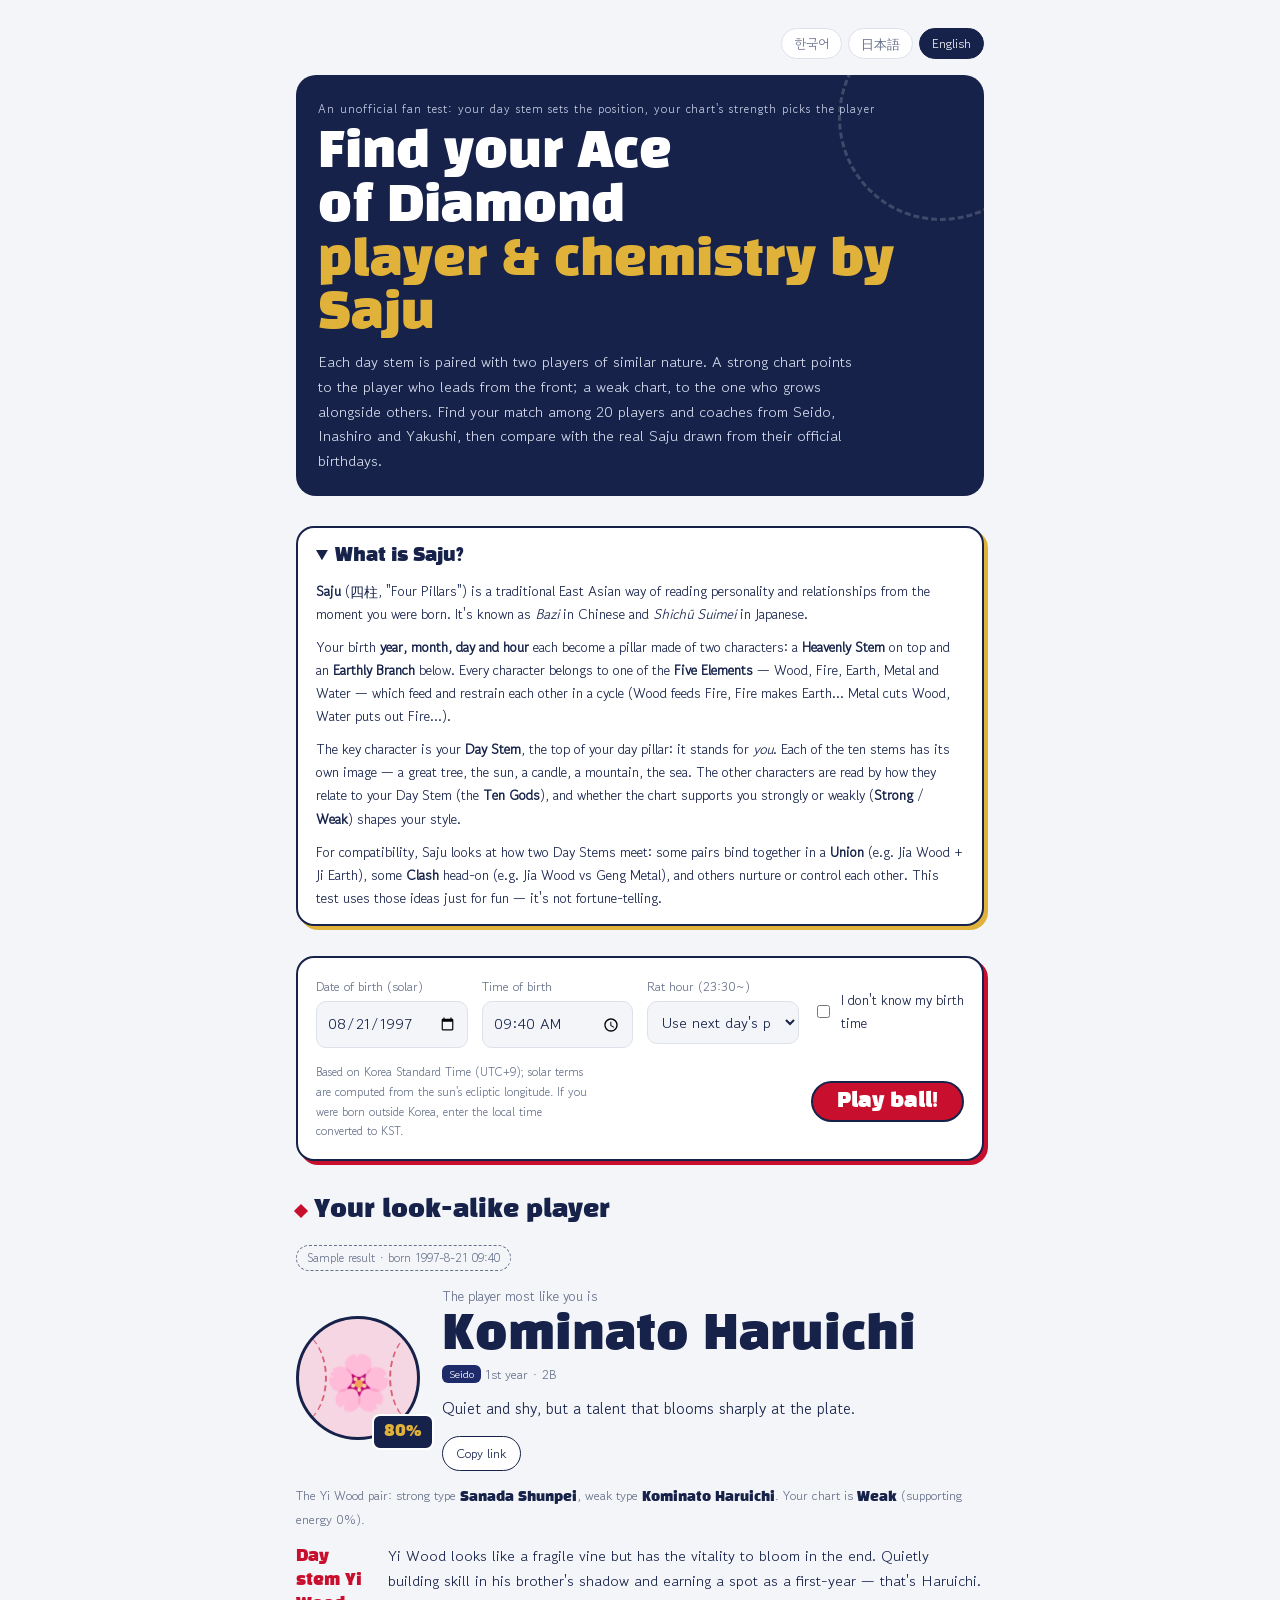
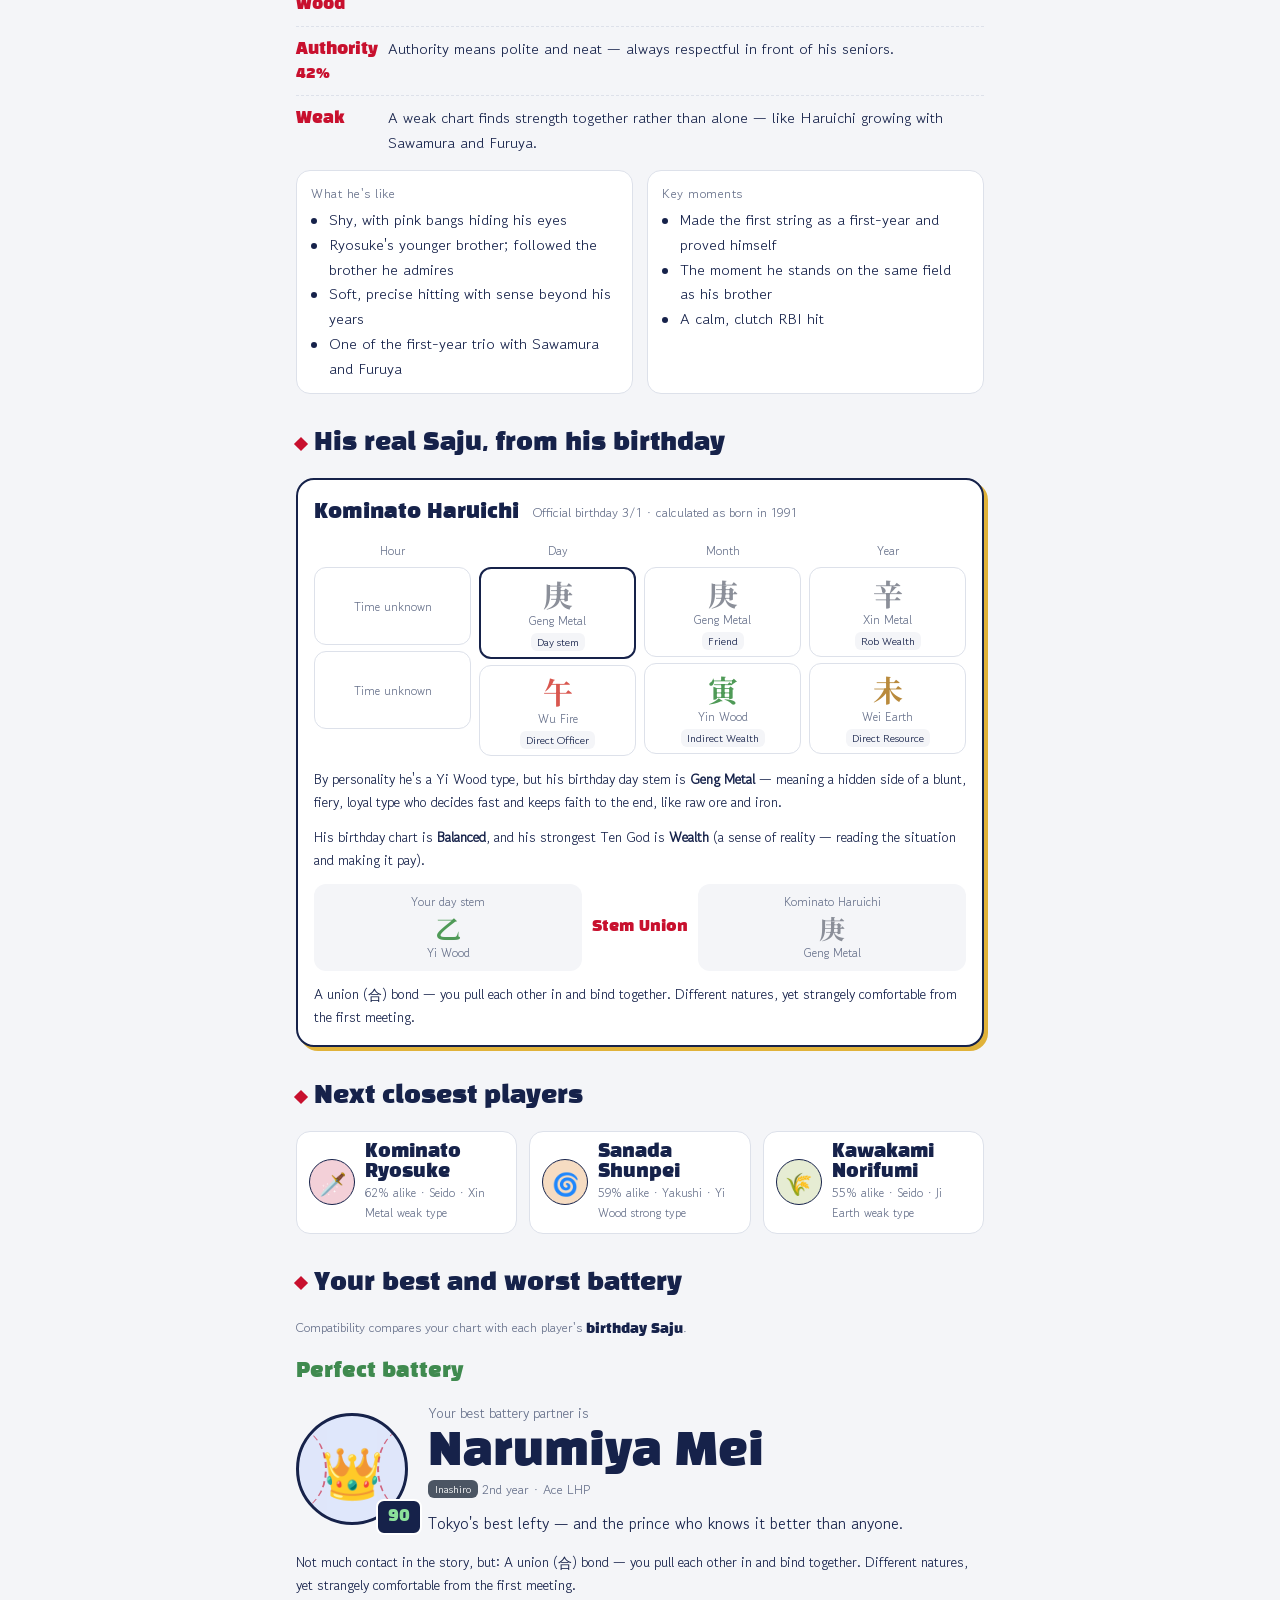
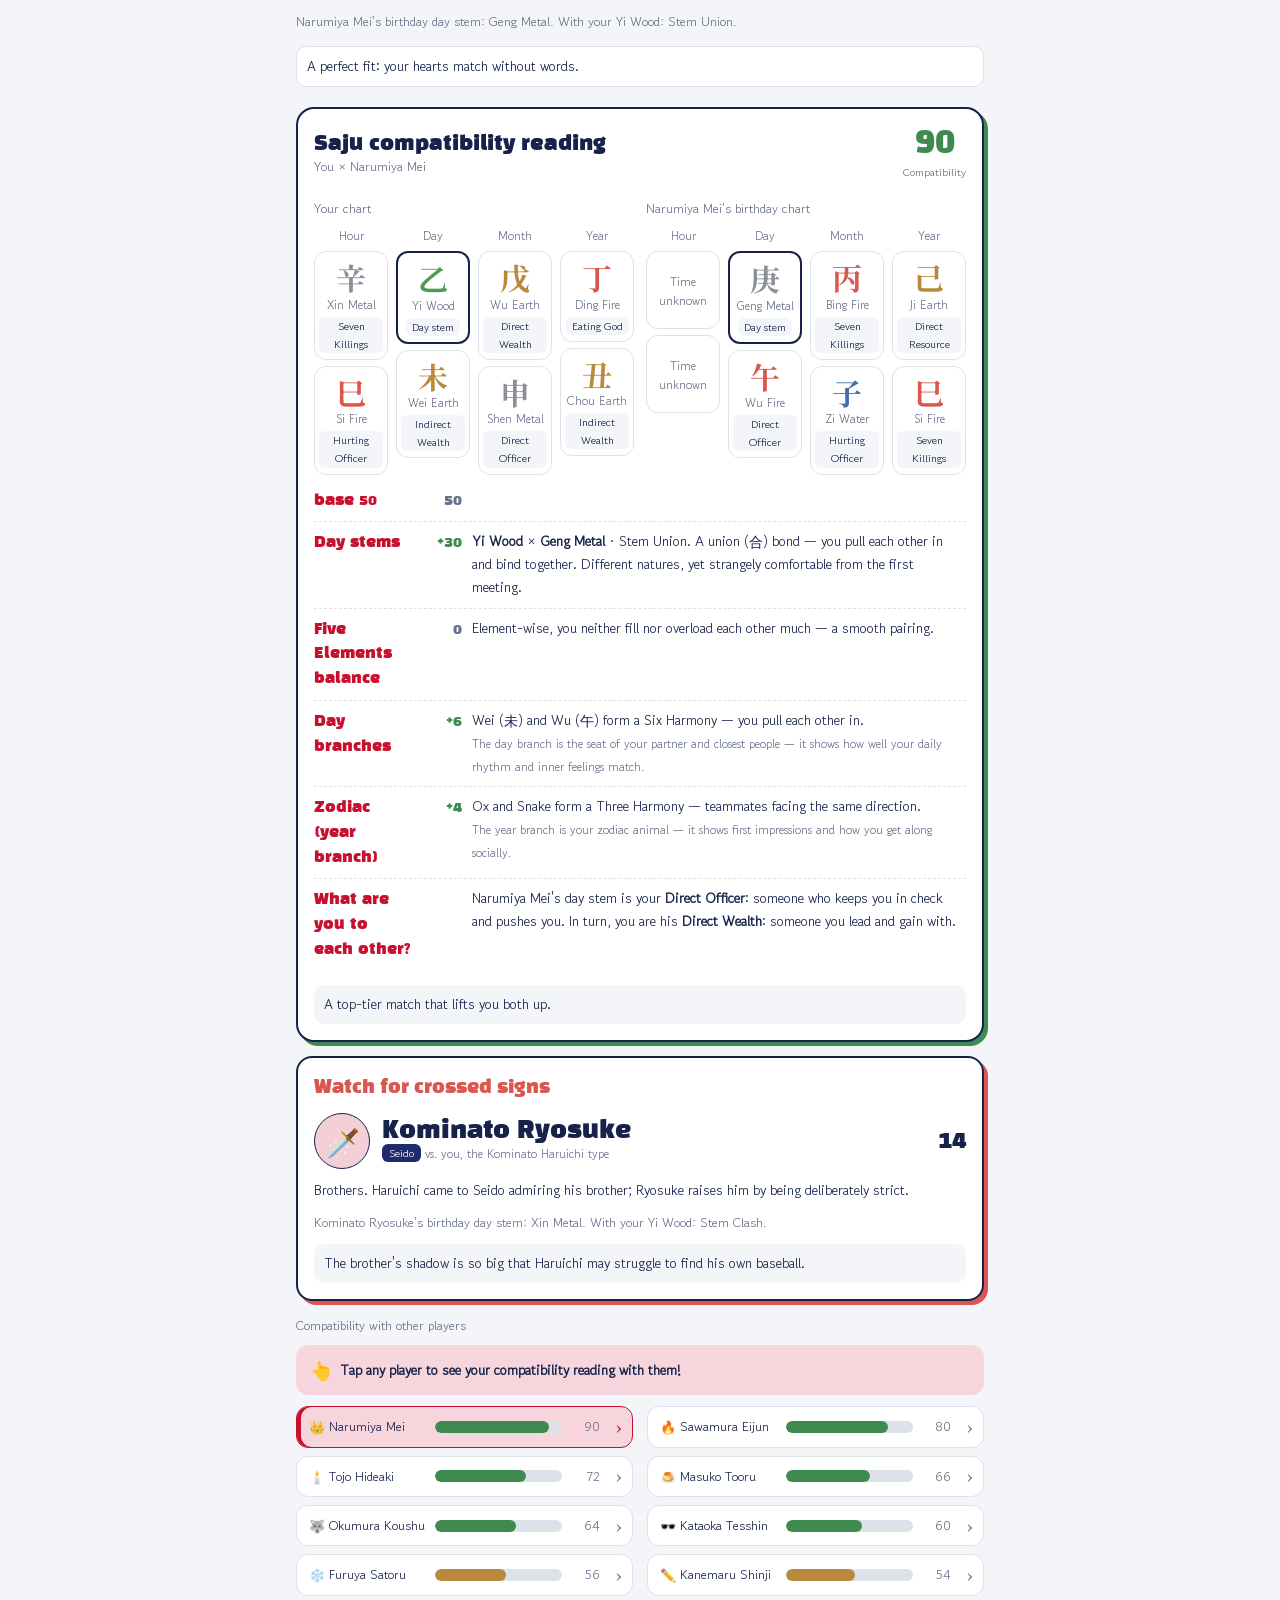
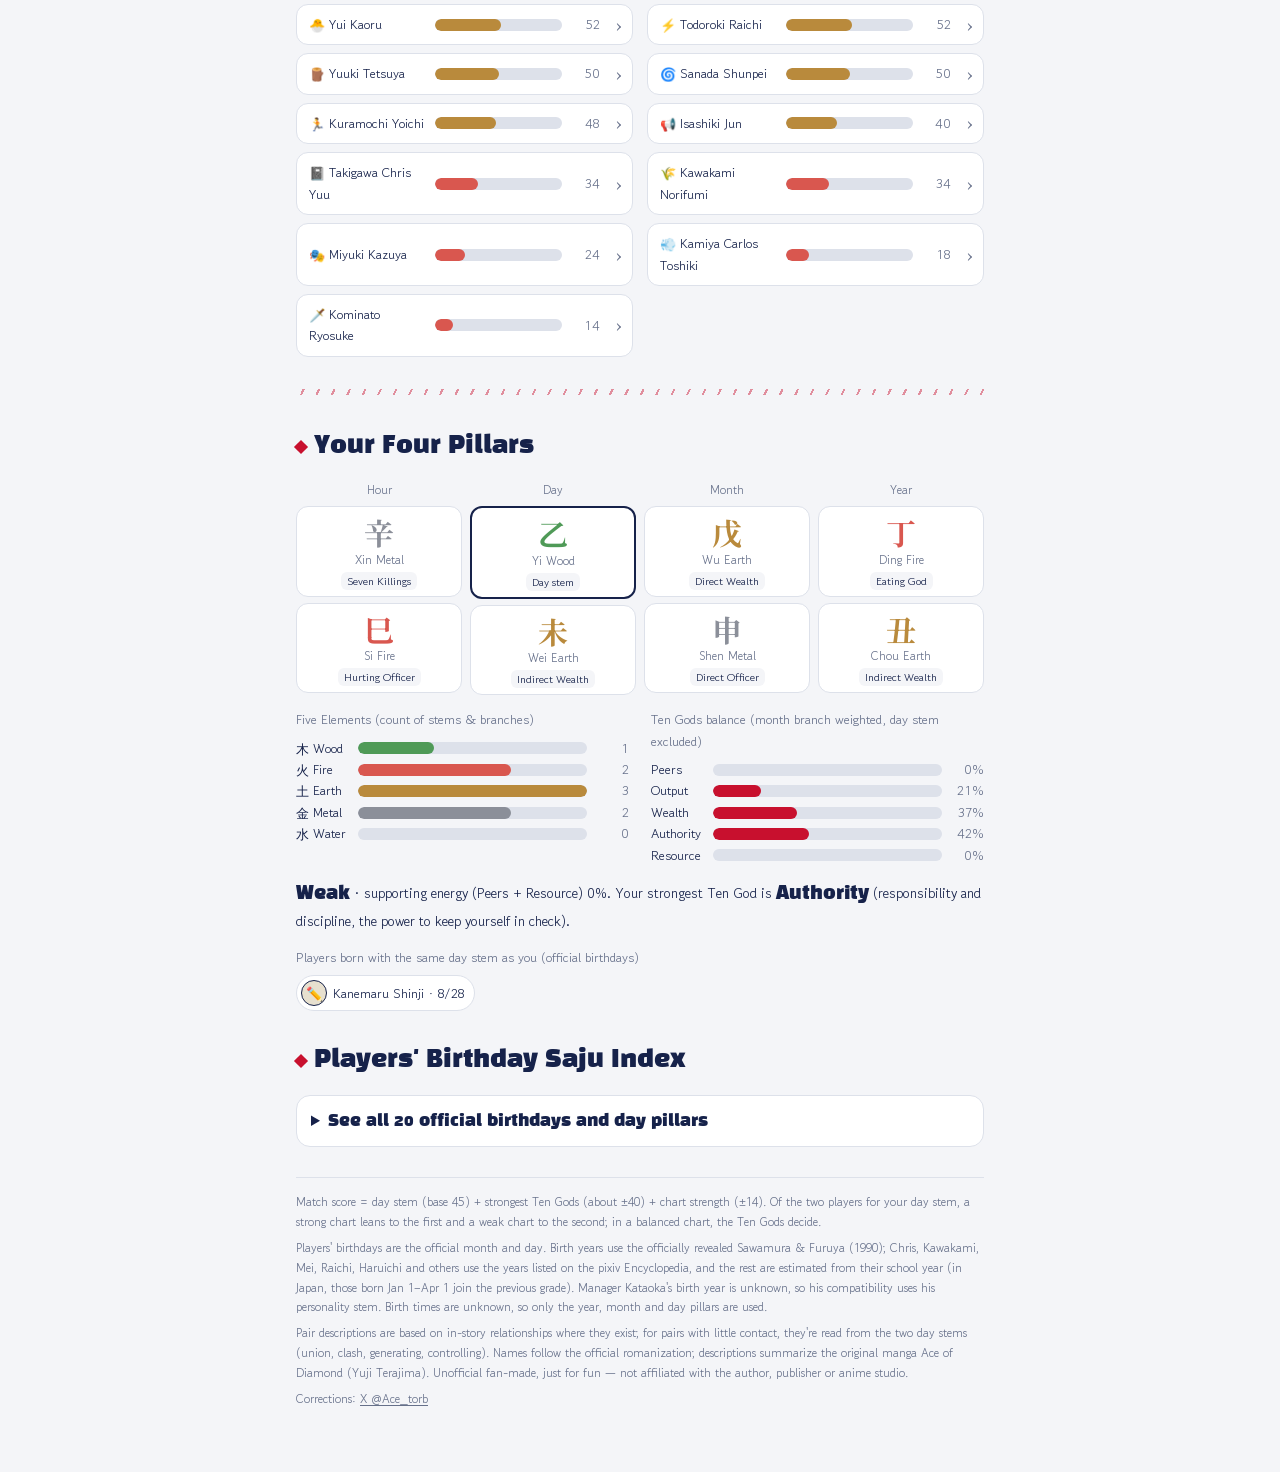
==== index.html @ 2a0edbab "결과 섹션에 '나와 닮은 선수' 제목 추가 (한/일/영) Co-Authored-By: Claude Opus 5.5 <noreply@anthropic.com> Claude-Sessi" ====
<!DOCTYPE html>
<html lang="ko">
<head>
<meta charset="utf-8">
<meta name="viewport" content="width=device-width,initial-scale=1,viewport-fit=cover">
<title>사주로 보는 다이에이 선수와 궁합 찾기</title>
<meta name="description" content="생년월일로 사주를 풀어 다이아몬드 에이스(ダイヤのA) 선수 20명 중 나와 닮은 선수와 궁합을 찾아보는 비공식 팬 테스트. 한국어·日本語·English.">
<meta name="theme-color" content="#16224a">
<!-- 공유 카드 (주소를 바꾸면 og:url·og:image·twitter:image도 함께 바꿔 주세요) -->
<meta property="og:type" content="website">
<meta property="og:title" content="사주로 보는 다이에이 선수와 궁합 찾기">
<meta property="og:description" content="내 사주와 닮은 다이에이 선수는? 선수 공식 생일 사주로 찰떡 배터리 궁합까지 찾아봐요.">
<meta property="og:image" content="https://daiya-saju.vercel.app/assets/og.png">
<meta property="og:url" content="https://daiya-saju.vercel.app/">
<link rel="canonical" href="https://daiya-saju.vercel.app/">
<meta name="twitter:card" content="summary_large_image">
<meta name="twitter:title" content="사주로 보는 다이에이 선수와 궁합 찾기">
<meta name="twitter:description" content="내 사주와 닮은 다이에이 선수는? 궁합까지 풀어 드려요.">
<meta name="twitter:image" content="https://daiya-saju.vercel.app/assets/og.png">
<link rel="icon" href="assets/favicon.svg" type="image/svg+xml">
<link rel="preconnect" href="https://fonts.googleapis.com">
<link rel="preconnect" href="https://fonts.gstatic.com" crossorigin>
<link rel="stylesheet" href="https://fonts.googleapis.com/css2?family=Black+Han+Sans&family=Gowun+Dodum&family=Noto+Serif+KR:wght@500;700&family=Zen+Maru+Gothic:wght@500;900&display=swap">
<link rel="stylesheet" href="css/style.css">
<script src="js/config.js"></script>
<script src="js/analytics.js"></script>
</head>
<body>
<div class="wrap">
  <nav class="langs" aria-label="Language">
    <button type="button" data-lang="ko">한국어</button>
    <button type="button" data-lang="ja">日本語</button>
    <button type="button" data-lang="en">English</button>
  </nav>
  <header>
    <span class="eyebrow" id="u-eyebrow"></span>
    <h1><span id="u-h1a"></span><br><em id="u-h1b"></em></h1>
    <p class="lede" id="u-lede"></p>
  </header>

  <details class="intro" id="intro" hidden open>
    <summary id="u-introT"></summary>
    <div id="u-intro"></div>
  </details>

  <form id="f" novalidate>
    <div class="field">
      <label for="bd" id="u-bd"></label>
      <input id="bd" type="date" value="1997-08-21" min="1900-01-01" max="2100-12-31" required>
    </div>
    <div class="field">
      <label for="bt" id="u-bt"></label>
      <input id="bt" type="time" value="09:40">
    </div>
    <div class="field">
      <label for="zi" id="u-zi"></label>
      <select id="zi">
        <option value="next" id="u-ziNext"></option>
        <option value="same" id="u-ziSame"></option>
      </select>
    </div>
    <label class="field check" for="nt"><input id="nt" type="checkbox"> <span id="u-nt"></span></label>
    <p class="err" id="err" hidden></p>
    <div class="form-foot">
      <p class="hint" id="u-hint"></p>
      <button class="go" type="submit" id="u-go"></button>
    </div>
  </form>

  <section class="section" id="result" aria-live="polite">
    <h2 id="u-hMatch"></h2>
    <span class="sample-tag" id="sampleTag"></span>
    <div class="match">
      <div class="ball"><div class="avatar" id="av"><span id="avEmoji"></span></div><span class="pct" id="avPct"></span></div>
      <div class="match-text">
        <span class="you-are" id="u-youAre"></span>
        <h3 id="mName"></h3>
        <span class="alias" id="mAlias"></span>
        <p class="tagline" id="mTag"></p>
        <div class="share">
          <button type="button" class="share-copy" id="copyLink"></button>
        </div>
      </div>
    </div>
    <p class="split" id="split"></p>
    <ul class="reasons" id="reasons"></ul>
    <div class="traits">
      <div><h4 id="u-tChar"></h4><ul id="tChar"></ul></div>
      <div><h4 id="u-tEp"></h4><ul id="tEp"></ul></div>
    </div>
  </section>

  <section class="section">
    <h2 id="u-hBirth"></h2>
    <div class="birth" id="birth"></div>
  </section>

  <section class="section">
    <h2 id="u-hOthers"></h2>
    <div class="others" id="others"></div>
  </section>

  <section class="section">
    <h2 id="u-hPairs"></h2>
    <p class="split" id="u-pairNote"></p>
    <div class="pairs">
      <div class="pair good" id="pGood"></div>
      <div class="pair bad" id="pBad"></div>
    </div>
    <div class="cpx" id="cpx"></div>
    <div class="barset">
      <h4 id="u-chemT"></h4>
      <p class="split" id="u-cxHint"></p>
      <div class="chem" id="chem"></div>
    </div>
  </section>


  <hr class="seam">

  <section class="section">
    <h2 id="u-hMine"></h2>
    <div class="pillars-scroll"><div class="pillars" id="pillars"></div></div>
    <div class="bars">
      <div class="barset"><h4 id="u-ohT"></h4><div id="ohBars"></div></div>
      <div class="barset"><h4 id="u-sgT"></h4><div id="sgBars"></div></div>
    </div>
    <p class="strength" id="strength"></p>
    <div class="barset">
      <h4 id="u-sameT"></h4>
      <div class="same" id="sameDay"></div>
    </div>
  </section>



  <section class="section">
    <h2 id="u-hDex"></h2>
    <details class="dex">
      <summary id="u-dexSum"></summary>
      <div class="dex-scroll"><table class="dex-t" id="dex"></table></div>
    </details>
  </section>

  <div class="note" id="u-notes"></div>
</div>

<!-- 순서 중요: 엔진 → 데이터 → 궁합 → 번역 → 화면 -->
<script src="js/saju-engine.js"></script>
<script src="js/characters.js"></script>
<script src="js/chemistry-ko.js"></script>
<script src="js/compat.js"></script>
<script src="js/i18n-ko.js"></script>
<script src="js/i18n-ja.js"></script>
<script src="js/i18n-en.js"></script>
<script src="js/app.js"></script>
</body>
</html>
---- css/style.css ----
/* hidden 속성은 항상 숨김 (컴포넌트 display 규칙보다 우선) */
[hidden] { display: none !important; }

:root {
  --bg: #f4f5f8;
  --paper: #ffffff;
  --ink: #16224a;
  --ink-soft: #66708a;
  --line: #dde1ea;
  --accent: #c8102e;
  --accent-soft: #f6d6dc;
  --gold: #e0b23a;
  --field: #3f8a4f;
  --wood: #4f9a57; --fire: #d9574f; --earth: #b98a3c; --metal: #8b8f99; --water: #3f6fa8;
  --font-head: "Black Han Sans", "Apple SD Gothic Neo", "Malgun Gothic", sans-serif;
  --font-body: "Gowun Dodum", "Apple SD Gothic Neo", "Malgun Gothic", sans-serif;
  --font-han: "Noto Serif KR", "Batang", serif;
  color-scheme: light;
}
@media (prefers-color-scheme: dark) {
  :root {
    --bg: #0f1428; --paper: #18203d; --ink: #eef1f8; --ink-soft: #a5adc4; --line: #2c365a;
    --accent: #ff6b7f; --accent-soft: #4a2230; --gold: #f0c75a; --field: #6cc07a;
    --wood: #7cc178; --fire: #f07c72; --earth: #d9ad5e; --metal: #b5b9c3; --water: #79a6dc;
    color-scheme: dark;
  }
}
* { box-sizing: border-box; }
body {
  margin: 0; background: var(--bg); color: var(--ink);
  font-family: var(--font-body); font-size: 15px; line-height: 1.65;
  padding-top: env(safe-area-inset-top, 0px); padding-bottom: env(safe-area-inset-bottom, 0px);
}
.wrap {
  max-width: 720px; margin: 0 auto;
  padding-block: 28px 64px;
  padding-left: max(16px, env(safe-area-inset-left, 0px));
  padding-right: max(16px, env(safe-area-inset-right, 0px));
  display: flex; flex-direction: column; gap: 30px;
}
h1, h2, h3 { text-wrap: balance; margin: 0; font-weight: normal; }

/* header: 전광판 느낌 */
header {
  background: var(--ink); color: #fff; border-radius: 20px; padding: 24px 22px 22px;
  display: flex; flex-direction: column; gap: 8px; position: relative; overflow: hidden;
}
@media (prefers-color-scheme: dark) { header { background: #1f2a55; } }
header::after {
  content: ""; position: absolute; right: -60px; top: -60px; width: 200px; height: 200px; border-radius: 50%;
  border: 3px dashed rgba(255,255,255,.18);
}
.eyebrow { font-size: 12px; letter-spacing: .08em; color: #c9d0e6; }
h1 { font-family: var(--font-head); font-size: clamp(32px, 7.5vw, 48px); line-height: 1.12; }
h1 em { font-style: normal; color: var(--gold); }
.lede { color: #d6dbec; margin: 0; max-width: 60ch; }
h2 { font-family: var(--font-head); font-size: 24px; display: flex; align-items: center; gap: 8px; }
h2::before { content: ""; width: 10px; height: 10px; background: var(--accent); transform: rotate(45deg); flex: none; }
.section { display: flex; flex-direction: column; gap: 14px; }

/* form */
form {
  background: var(--paper); border: 2px solid var(--ink); border-radius: 18px;
  padding: 18px; display: grid; gap: 14px;
  grid-template-columns: repeat(auto-fit, minmax(150px, 1fr));
  box-shadow: 4px 4px 0 var(--accent);
}
.field { display: flex; flex-direction: column; gap: 4px; min-width: 0; }
.field label { font-size: 13px; color: var(--ink-soft); }
input, select {
  font: inherit; color: var(--ink); background: var(--bg);
  border: 1.5px solid var(--line); border-radius: 10px; padding: 9px 10px; width: 100%;
}
input:focus-visible, select:focus-visible, button:focus-visible { outline: 3px solid var(--gold); outline-offset: 1px; }
.check { flex-direction: row; align-items: center; gap: 8px; font-size: 14px; }
.check input { width: auto; }
.form-foot { grid-column: 1 / -1; display: flex; flex-wrap: wrap; gap: 10px; align-items: center; justify-content: space-between; }
.hint { font-size: 12px; color: var(--ink-soft); margin: 0; max-width: 46ch; }
button.go {
  font-family: var(--font-head); font-size: 20px;
  background: var(--accent); color: #fff; border: 2px solid var(--ink); border-radius: 999px;
  padding: 6px 24px; cursor: pointer; transition: transform .12s;
}
button.go:hover { transform: translateY(-2px); }
.err { grid-column: 1 / -1; color: var(--fire); font-size: 14px; margin: 0; }

/* hero result */
.sample-tag {
  align-self: flex-start; font-size: 12px; padding: 2px 10px; border-radius: 999px;
  border: 1px dashed var(--ink-soft); color: var(--ink-soft);
}
.match { display: grid; grid-template-columns: auto 1fr; gap: 22px; align-items: center; }
.avatar {
  width: 124px; height: 124px; border-radius: 50%;
  border: 3px solid var(--ink); display: grid; place-items: center;
  font-size: 54px; position: relative; background: var(--paper);
}
/* 야구공 실밥 */
.avatar::before, .avatar::after {
  content: ""; position: absolute; top: 12px; bottom: 12px; width: 60px; border-radius: 50%;
  border: 0 dashed var(--accent); opacity: .6; pointer-events: none;
}
.avatar::before { left: -34px; border-right-width: 2.5px; }
.avatar::after { right: -34px; border-left-width: 2.5px; }
.avatar { overflow: hidden; }
.ball { position: relative; width: 124px; height: 124px; }
.ball .pct {
  position: absolute; bottom: -10px; right: -14px; z-index: 1;
  background: var(--ink); color: var(--gold); font-family: var(--font-head);
  font-size: 18px; padding: 1px 10px; border-radius: 8px; border: 2px solid var(--paper);
}
.match-text { display: flex; flex-direction: column; gap: 4px; min-width: 0; }
.match-text .you-are { font-size: 14px; color: var(--ink-soft); }
.match-text h3 { font-family: var(--font-head); font-size: clamp(34px, 8.5vw, 52px); line-height: 1.05; }
.match-text .alias { font-size: 13px; color: var(--ink-soft); }
.match-text .alias b { color: var(--accent); font-weight: normal; }
.match-text .tagline { margin: 6px 0 0; font-size: 16px; }
@media (max-width: 460px) { .match { grid-template-columns: 1fr; justify-items: start; } }

.reasons { list-style: none; padding: 0; margin: 0; display: flex; flex-direction: column; gap: 10px; }
.reasons li { display: grid; grid-template-columns: 80px 1fr; gap: 12px; padding-bottom: 10px; border-bottom: 1px dashed var(--line); }
.reasons li:last-child { border-bottom: 0; padding-bottom: 0; }
.reasons .k { font-family: var(--font-head); font-size: 16px; color: var(--accent); line-height: 1.5; }
.reasons p { margin: 0; min-width: 0; }

.traits { display: grid; grid-template-columns: repeat(auto-fit, minmax(220px, 1fr)); gap: 14px; }
.traits div { min-width: 0; background: var(--paper); border: 1.5px solid var(--line); border-radius: 14px; padding: 12px 14px; }
.traits h4 { margin: 0 0 4px; font-size: 13px; color: var(--ink-soft); font-weight: normal; letter-spacing: .04em; }
.traits ul { margin: 0; padding-left: 18px; }

/* pillars */
.pillars-scroll { overflow-x: auto; }
.pillars { display: grid; grid-template-columns: repeat(4, minmax(72px, 1fr)); gap: 8px; min-width: 300px; }
.pillar { display: flex; flex-direction: column; gap: 6px; text-align: center; }
.pillar .lab { font-size: 12px; color: var(--ink-soft); }
.cell { border: 1.5px solid var(--line); border-radius: 12px; padding: 8px 4px 6px; background: var(--paper); display: flex; flex-direction: column; align-items: center; }
.cell .han { font-family: var(--font-han); font-size: 30px; font-weight: 700; line-height: 1.15; }
.cell .kor { font-size: 12px; color: var(--ink-soft); }
.cell .god { font-size: 11px; margin-top: 2px; padding: 0 6px; border-radius: 6px; background: var(--bg); }
.cell.me { border: 2.5px solid var(--ink); }
.cell.empty { color: var(--ink-soft); justify-content: center; min-height: 78px; font-size: 12px; }
.e-wood { color: var(--wood); } .e-fire { color: var(--fire); } .e-earth { color: var(--earth); }
.e-metal { color: var(--metal); } .e-water { color: var(--water); }

/* bars */
.bars { display: grid; grid-template-columns: repeat(auto-fit, minmax(260px, 1fr)); gap: 22px; }
.barset { display: flex; flex-direction: column; gap: 7px; min-width: 0; }
.barset h4 { margin: 0; font-size: 13px; color: var(--ink-soft); font-weight: normal; }
.bar { display: grid; grid-template-columns: 54px 1fr 34px; gap: 8px; align-items: center; font-size: 13px; }
.bar .track { height: 12px; border-radius: 999px; background: var(--line); overflow: hidden; }
.bar .fill { height: 100%; border-radius: 999px; }
.bar .n { text-align: right; font-variant-numeric: tabular-nums; color: var(--ink-soft); }
.strength { font-size: 14px; margin: 0; }
.strength b { font-family: var(--font-head); font-weight: normal; font-size: 18px; }

/* others */
.others { display: grid; grid-template-columns: repeat(auto-fit, minmax(190px, 1fr)); gap: 12px; }
.other { display: grid; grid-template-columns: 46px 1fr; gap: 10px; align-items: center; padding: 10px 12px; border: 1.5px solid var(--line); border-radius: 14px; background: var(--paper); }
.mini { border-radius: 50%; display: grid; place-items: center; border: 1.5px solid var(--ink); }
.other .mini { width: 46px; height: 46px; font-size: 22px; }
.other .nm { font-family: var(--font-head); font-size: 18px; line-height: 1.15; }
.other .sub { font-size: 12px; color: var(--ink-soft); }
.other div { min-width: 0; }

/* 궁합 */
.pairs { display: grid; grid-template-columns: repeat(auto-fit, minmax(260px, 1fr)); gap: 14px; }
.pair { display: flex; flex-direction: column; gap: 10px; min-width: 0; padding: 16px; border-radius: 16px; background: var(--paper); border: 2px solid var(--ink); }
.pair.good { box-shadow: 4px 4px 0 var(--field); }
.pair.bad { box-shadow: 4px 4px 0 var(--fire); }
.pair .kind { font-family: var(--font-head); font-size: 18px; }
.pair.good .kind { color: var(--field); }
.pair.bad .kind { color: var(--fire); }
.pair .who { display: grid; grid-template-columns: 56px 1fr auto; gap: 12px; align-items: center; }
.pair .who .mini { width: 56px; height: 56px; font-size: 28px; }
.pair .who .nm { font-family: var(--font-head); font-size: 24px; line-height: 1.05; }
.pair .who .sub { font-size: 12px; color: var(--ink-soft); }
.pair .who .sc { font-family: var(--font-head); font-size: 24px; font-variant-numeric: tabular-nums; }
.pair .who div { min-width: 0; }
.pair .story { margin: 0; font-size: 14px; }
.pair .verdict { margin: 0; font-size: 14px; padding: 8px 10px; border-radius: 10px; background: var(--bg); }
.chem { display: grid; grid-template-columns: repeat(auto-fit, minmax(230px, 1fr)); gap: 6px 22px; }
.chem .bar { grid-template-columns: 118px 1fr 34px; }

.note { font-size: 12px; color: var(--ink-soft); border-top: 1px solid var(--line); padding-top: 14px; display: flex; flex-direction: column; gap: 6px; }
.note p { margin: 0; }
.note a { color: inherit; }
hr.seam { border: 0; height: 10px; margin: 0;
  background: repeating-linear-gradient(115deg, transparent 0 6px, var(--accent) 6px 8px, transparent 8px 14px) 0 50% / 100% 6px no-repeat; opacity: .45; }
@media (prefers-reduced-motion: reduce) { * { transition: none !important; animation: none !important; } }
@keyframes pop { from { transform: scale(.88) rotate(-8deg); } to { transform: scale(1) rotate(0); } }
.avatar.pop { animation: pop .4s ease-out; }

/* 20명 버전 추가 스타일 */
.team { display: inline-block; font-size: 11px; padding: 0 7px; border-radius: 6px; margin-right: 4px; color: #fff; vertical-align: 1px; }
.team.seido { background: #1d2b6b; } .team.inashiro { background: #4b5563; } .team.yakushi { background: #b45309; }
.birth { background: var(--paper); border: 2px solid var(--ink); border-radius: 18px; padding: 16px; display: flex; flex-direction: column; gap: 12px; box-shadow: 4px 4px 0 var(--gold); }
.birth .bhead { display: flex; flex-wrap: wrap; gap: 6px 14px; align-items: baseline; }
.birth .bhead b { font-family: var(--font-head); font-weight: normal; font-size: 20px; }
.birth .bhead span { font-size: 13px; color: var(--ink-soft); }
.birth p { margin: 0; font-size: 14px; }
.birth .pillars { grid-template-columns: repeat(4, minmax(64px, 1fr)); }
.vs { display: grid; grid-template-columns: 1fr auto 1fr; gap: 10px; align-items: center; text-align: center; }
.vs .side { background: var(--bg); border-radius: 12px; padding: 8px; min-width: 0; }
.vs .side .lbl { font-size: 12px; color: var(--ink-soft); }
.vs .side .big { font-family: var(--font-han); font-size: 26px; font-weight: 700; line-height: 1.2; }
.vs .mid { font-family: var(--font-head); font-size: 15px; color: var(--accent); max-width: 9em; }
.same { display: flex; flex-wrap: wrap; gap: 8px; }
.chip { display: inline-flex; align-items: center; gap: 6px; padding: 4px 10px 4px 4px; border: 1.5px solid var(--line); border-radius: 999px; background: var(--paper); font-size: 13px; }
.chip .mini { width: 26px; height: 26px; font-size: 14px; border-width: 1px; }
details.dex { background: var(--paper); border: 1.5px solid var(--line); border-radius: 14px; padding: 4px 14px; }
details.dex summary { cursor: pointer; padding: 8px 0; font-family: var(--font-head); font-size: 16px; }
.dex-scroll { overflow-x: auto; padding-bottom: 10px; }
table.dex-t { width: 100%; border-collapse: collapse; font-size: 13px; min-width: 520px; }
.dex-t th { text-align: left; font-weight: normal; color: var(--ink-soft); font-size: 12px; padding: 6px 6px; border-bottom: 1.5px solid var(--line); }
.dex-t td { padding: 7px 6px; border-bottom: 1px dashed var(--line); white-space: nowrap; }
.dex-t td.han { font-family: var(--font-han); font-weight: 700; font-size: 15px; }
.dex-t tr.hit td { background: var(--accent-soft); }
.tagS { font-size: 11px; padding: 0 6px; border-radius: 6px; border: 1px solid currentColor; }
.split { font-size: 13px; color: var(--ink-soft); margin: 0; }
.split b { color: var(--ink); font-weight: normal; font-family: var(--font-head); }

/* 언어 선택 & 사주 소개 */
.langs { display: flex; justify-content: flex-end; gap: 6px; margin-bottom: -14px; }
.langs button { font: inherit; font-size: 13px; padding: 4px 12px; border-radius: 999px; border: 1.5px solid var(--line); background: var(--paper); color: var(--ink-soft); cursor: pointer; }
.langs button[aria-pressed="true"] { background: var(--ink); color: var(--bg); border-color: var(--ink); }
details.intro { background: var(--paper); border: 2px solid var(--ink); border-radius: 18px; padding: 6px 18px 14px; box-shadow: 4px 4px 0 var(--gold); }
details.intro summary { cursor: pointer; padding: 8px 0; font-family: var(--font-head); font-size: 18px; }
details.intro p { margin: 0 0 10px; font-size: 14px; }
details.intro p:last-child { margin-bottom: 0; }
:root[lang="ja"] { --font-head: "Zen Maru Gothic", "Hiragino Sans", "Noto Sans JP", sans-serif; --font-body: "Zen Maru Gothic", "Hiragino Sans", "Noto Sans JP", sans-serif; }
:root[lang="ja"] h1, :root[lang="ja"] h2, :root[lang="ja"] .match-text h3, :root[lang="ja"] button.go, :root[lang="ja"] .pair .kind, :root[lang="ja"] .nm { font-weight: 900; }
:root[lang="en"] .match-text h3 { font-size: clamp(30px, 7.5vw, 46px); }

/* 궁합 풀이 */
.cpx { background: var(--paper); border: 2px solid var(--ink); border-radius: 18px; padding: 16px; display: flex; flex-direction: column; gap: 14px; box-shadow: 4px 4px 0 var(--field); }
.cx-head { display: grid; grid-template-columns: 1fr auto; gap: 12px; align-items: center; }
.cx-head .mini { width: 52px; height: 52px; font-size: 26px; }
.cx-head h3 { font-family: var(--font-head); font-size: 20px; line-height: 1.2; }
.cx-head .sub { font-size: 13px; color: var(--ink-soft); }
.cx-head div { min-width: 0; }
.cx-score { text-align: center; }
.cx-score b { display: block; font-family: var(--font-head); font-weight: normal; font-size: 34px; line-height: 1; color: var(--field); }
.cx-score span { font-size: 11px; color: var(--ink-soft); }
.cx-charts { display: grid; grid-template-columns: repeat(auto-fit, minmax(280px, 1fr)); gap: 12px; }
.cx-charts h4 { margin: 0 0 6px; font-size: 13px; color: var(--ink-soft); font-weight: normal; }
.cx-charts > div { min-width: 0; }
.cx-list { list-style: none; margin: 0; padding: 0; display: flex; flex-direction: column; gap: 8px; }
.cx-list li { display: grid; grid-template-columns: 96px 42px 1fr; gap: 10px; align-items: baseline; padding-bottom: 8px; border-bottom: 1px dashed var(--line); }
.cx-list li:last-child { border-bottom: 0; }
.cx-list .k { font-family: var(--font-head); font-size: 15px; color: var(--accent); }
.cx-list p { margin: 0; font-size: 14px; min-width: 0; }
.cx-list .sub { font-size: 12px; color: var(--ink-soft); }
.pts { font-family: var(--font-head); font-size: 15px; text-align: right; font-variant-numeric: tabular-nums; color: var(--ink-soft); }
.pts.up { color: var(--field); } .pts.down { color: var(--fire); }
@media (max-width: 460px) { .cx-list li { grid-template-columns: 1fr auto; } .cx-list li p { grid-column: 1 / -1; } }
button.bar.pick { font: inherit; color: inherit; background: none; border: 0; padding: 3px 4px; margin: 0 -4px; border-radius: 8px; cursor: pointer; text-align: left; width: calc(100% + 8px); }
button.bar.pick:hover { background: var(--bg); }
button.bar.pick[aria-pressed="true"] { background: var(--accent-soft); }

/* 공유 버튼 */
.share { display: flex; flex-wrap: wrap; gap: 8px; margin-top: 10px; }
.share button { font: inherit; font-size: 13px; padding: 6px 14px; border-radius: 999px; cursor: pointer; border: 1.5px solid var(--ink); }
.share-copy { background: var(--paper); color: var(--ink); }

/* 궁합 점수 막대: 누를 수 있다는 걸 보여 주기 */
.chem { gap: 8px 14px; }
button.bar.pick {
  display: grid; grid-template-columns: 118px 1fr 30px 14px; gap: 8px; align-items: center;
  width: 100%; margin: 0; padding: 9px 10px 9px 12px;
  font: inherit; font-size: 13px; color: inherit; text-align: left; cursor: pointer;
  background: var(--paper); border: 1.5px solid var(--line); border-radius: 12px;
  transition: border-color .12s, background .12s, transform .12s;
}
button.bar.pick::after { content: "›"; font-size: 20px; line-height: 1; color: var(--ink-soft); text-align: right; }
button.bar.pick:hover { border-color: var(--ink); background: var(--paper); transform: translateX(2px); }
button.bar.pick:focus-visible { outline: 3px solid var(--gold); outline-offset: 1px; }
button.bar.pick[aria-pressed="true"] { border-color: var(--accent); background: var(--accent-soft); box-shadow: inset 4px 0 0 var(--accent); }
button.bar.pick[aria-pressed="true"]::after { color: var(--accent); }
#u-cxHint {
  margin: 2px 0 4px; padding: 10px 14px; border-radius: 12px;
  background: var(--accent-soft); color: var(--ink); font-size: 14px; font-weight: 600;
  display: flex; align-items: center; gap: 8px;
}
#u-cxHint::before { content: "👆"; font-size: 18px; }
@media (prefers-reduced-motion: reduce) { button.bar.pick { transition: none; } button.bar.pick:hover { transform: none; } }

/* 찰떡 배터리 히어로 (닮은 선수 결과와 같은 형태) */
.pairs { grid-template-columns: 1fr; }
.pair.good { gap: 14px; padding: 20px; }
.pair.good .match { gap: 20px; }
.pair.good .ball, .pair.good .avatar { width: 112px; height: 112px; }
.pair.good .avatar { font-size: 50px; }
.pair.good .ball .pct { color: #8be09a; }
.pair.good .match-text h3 { font-size: clamp(30px, 7.5vw, 44px); }
.pair.good .kind { font-size: 20px; }

/* 찰떡 배터리 카드 안의 궁합 풀이 */
.cx-in { border-top: 2px dashed var(--line); padding-top: 16px; margin-top: 4px; display: flex; flex-direction: column; gap: 14px; }
.cx-in .cx-head .mini { background: var(--paper); }

/* 찰떡 배터리: 소개는 박스 없이(닮은 선수 결과처럼), 궁합 풀이부터 박스 */
.pair.good { background: transparent; border: 0; box-shadow: none; padding: 0; }
.pair.good .cx-in {
  background: var(--paper); border: 2px solid var(--ink); border-radius: 18px;
  padding: 16px; margin-top: 6px; box-shadow: 4px 4px 0 var(--field);
}
.pair.good > .verdict { background: var(--paper); border: 1.5px solid var(--line); }
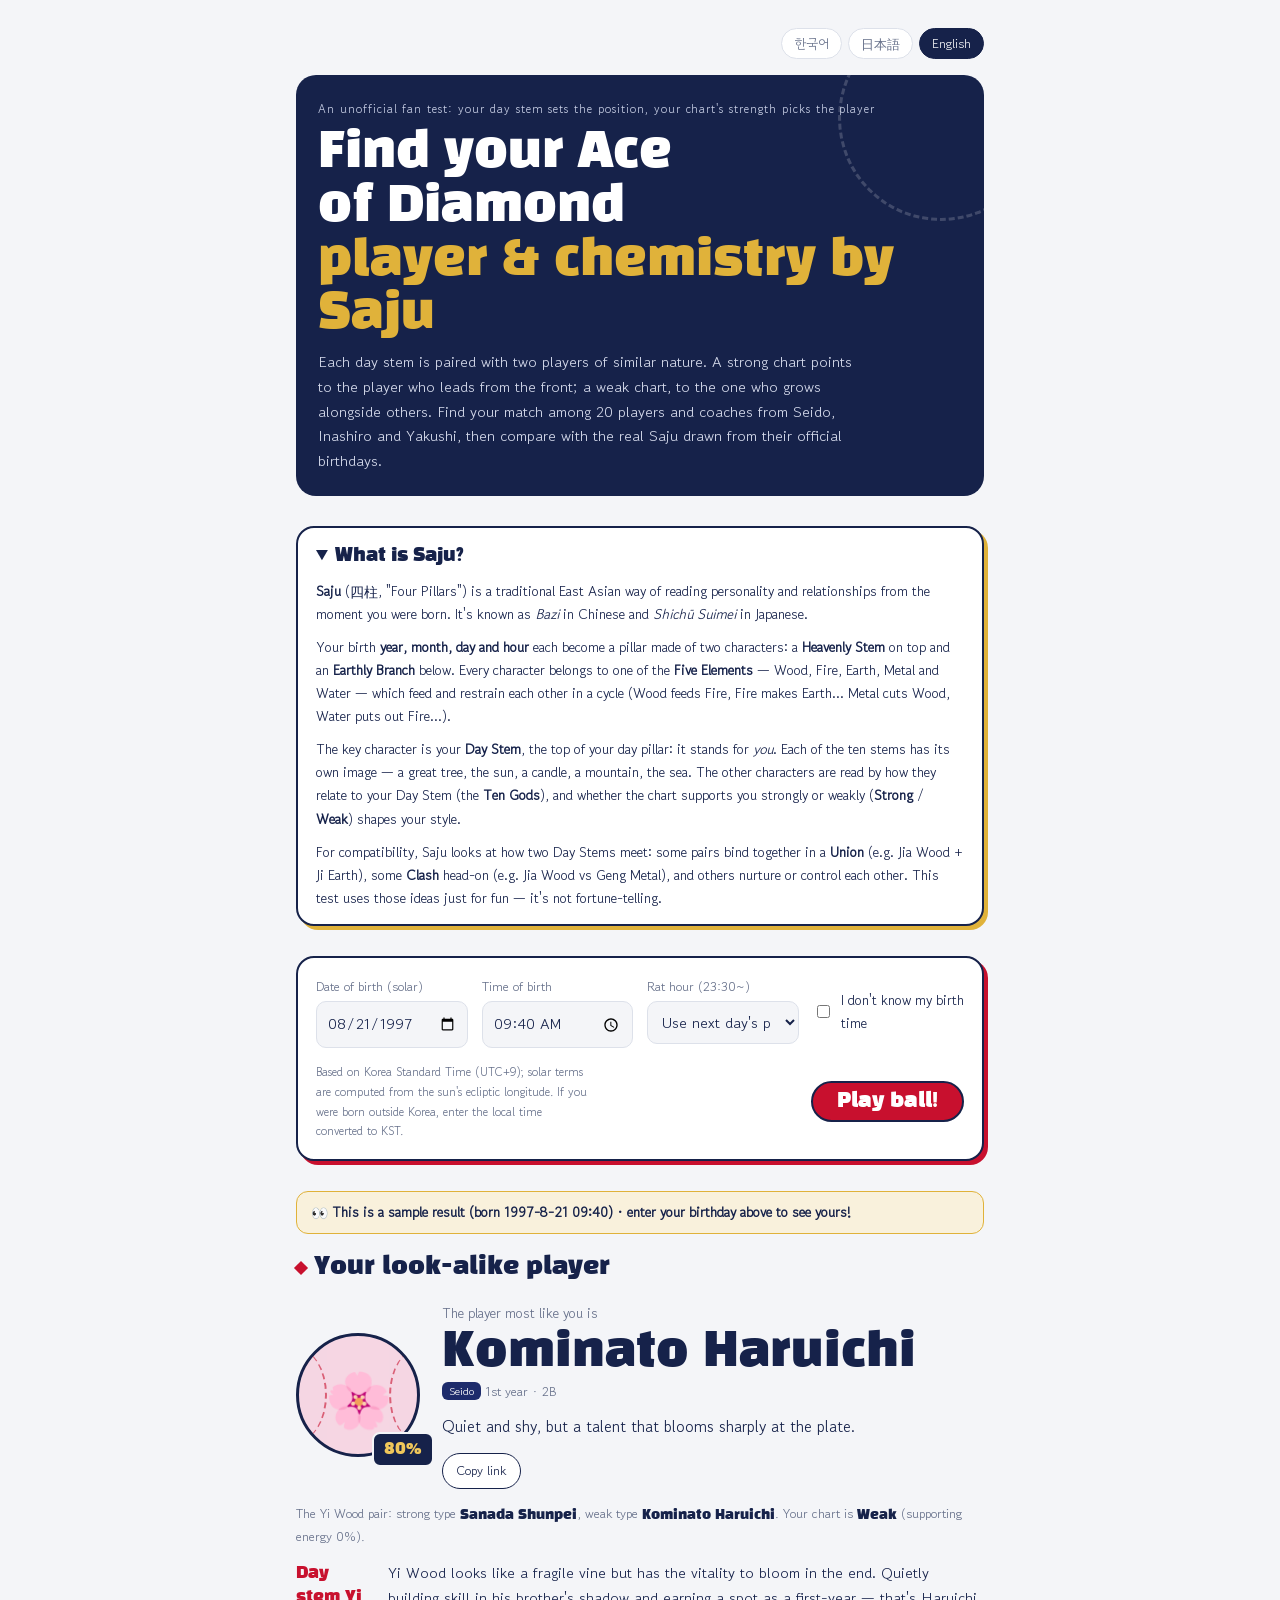
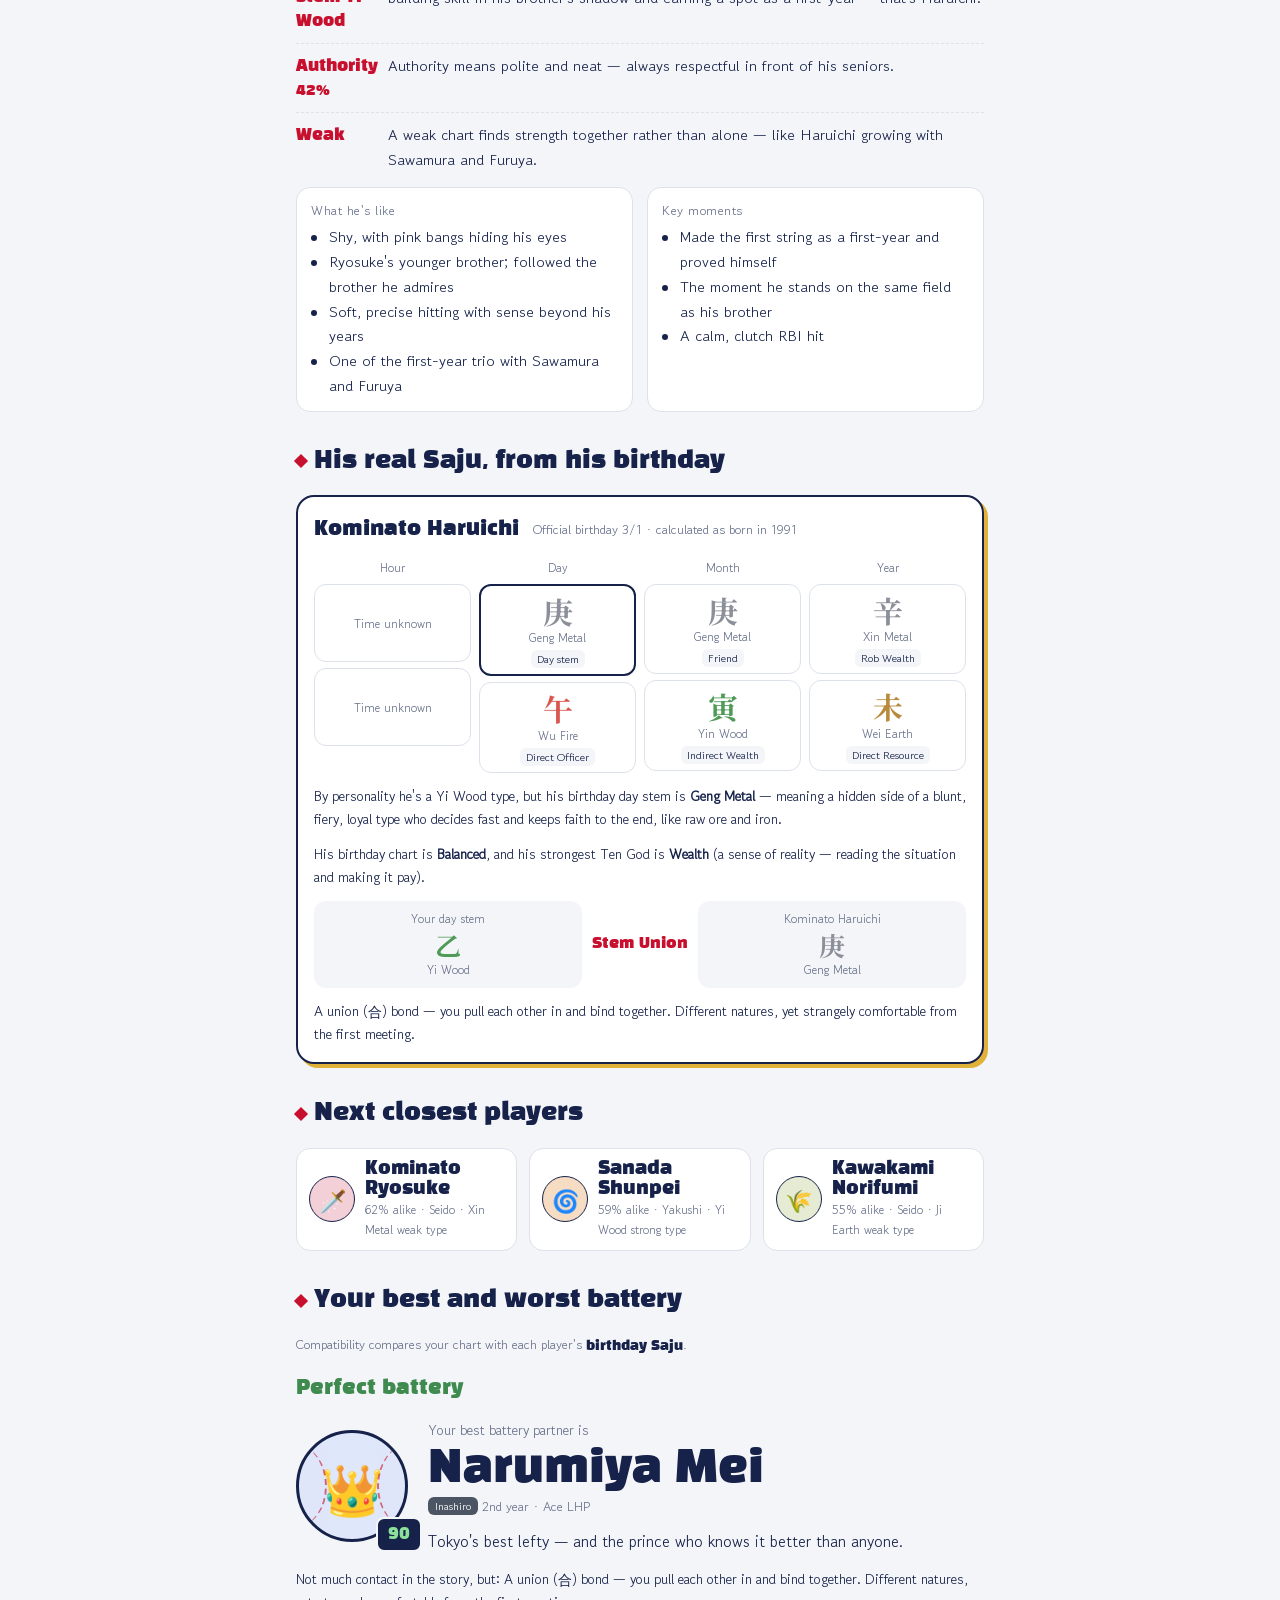
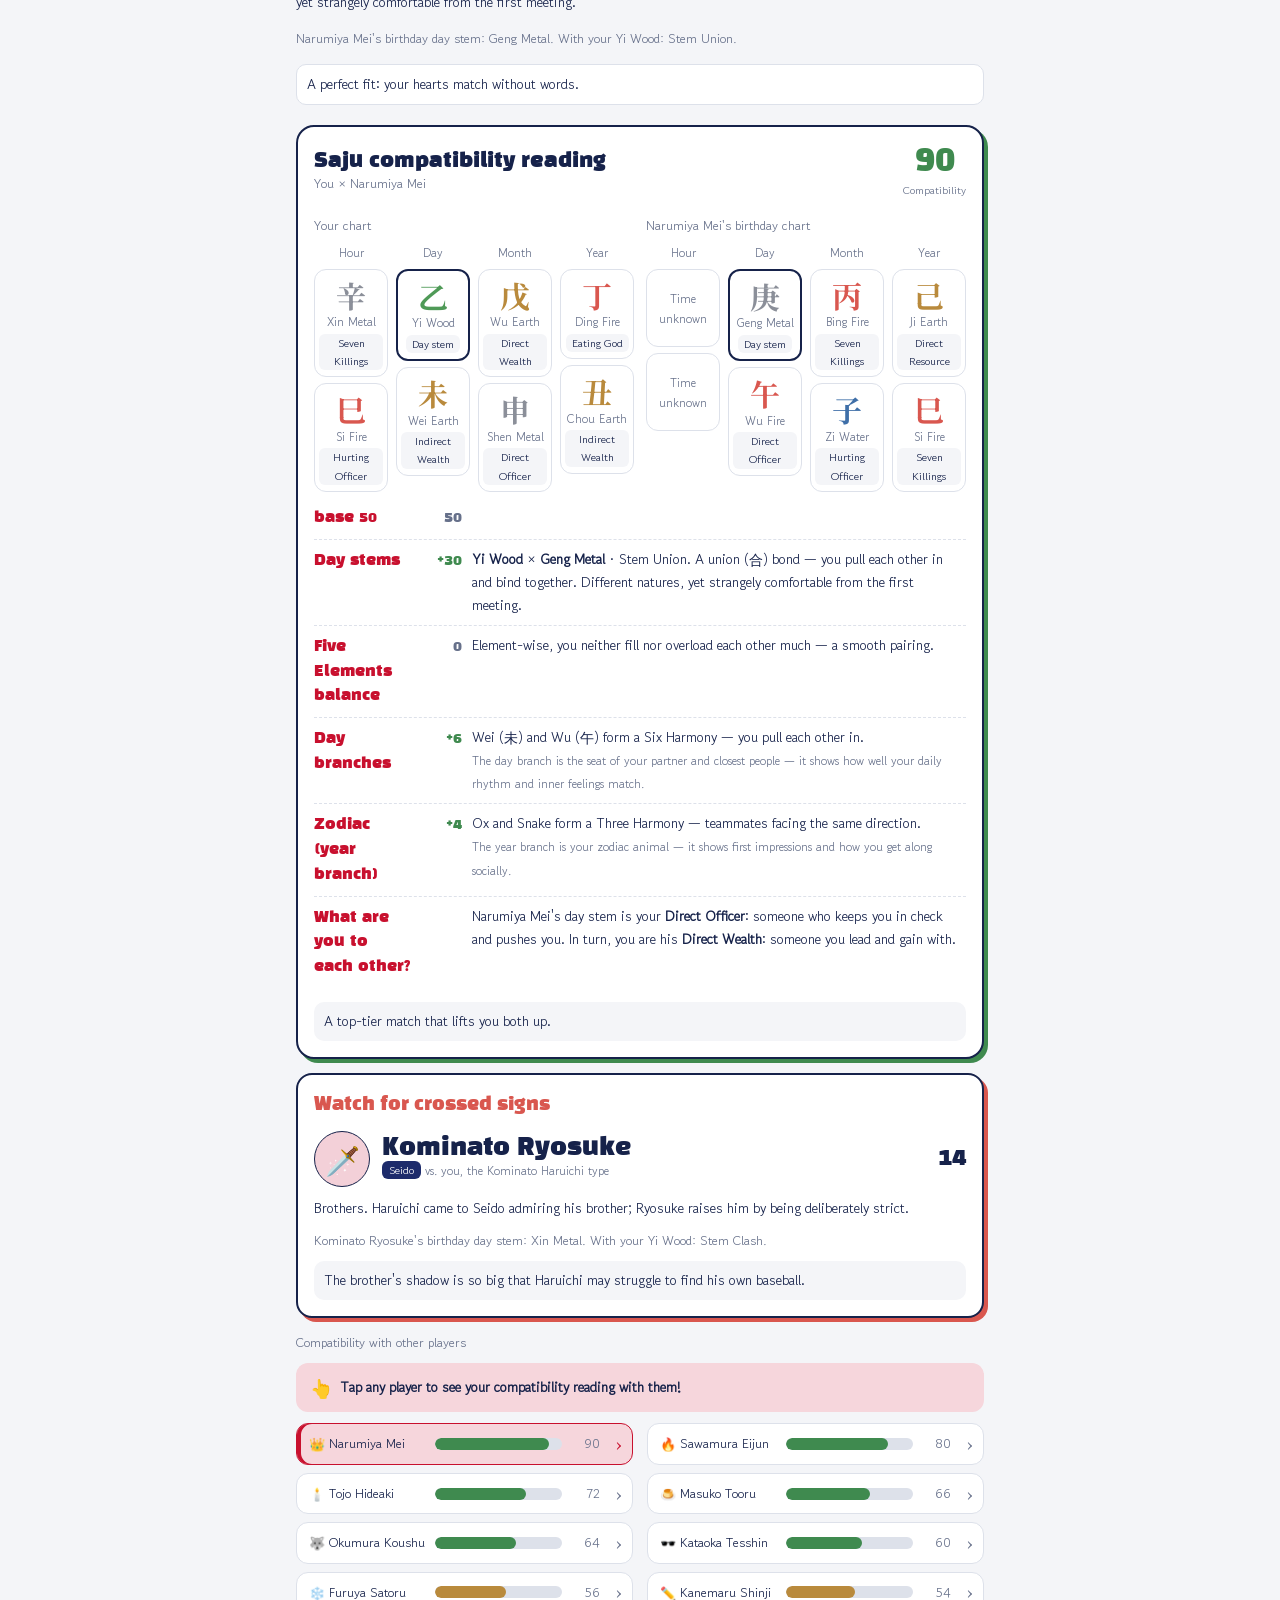
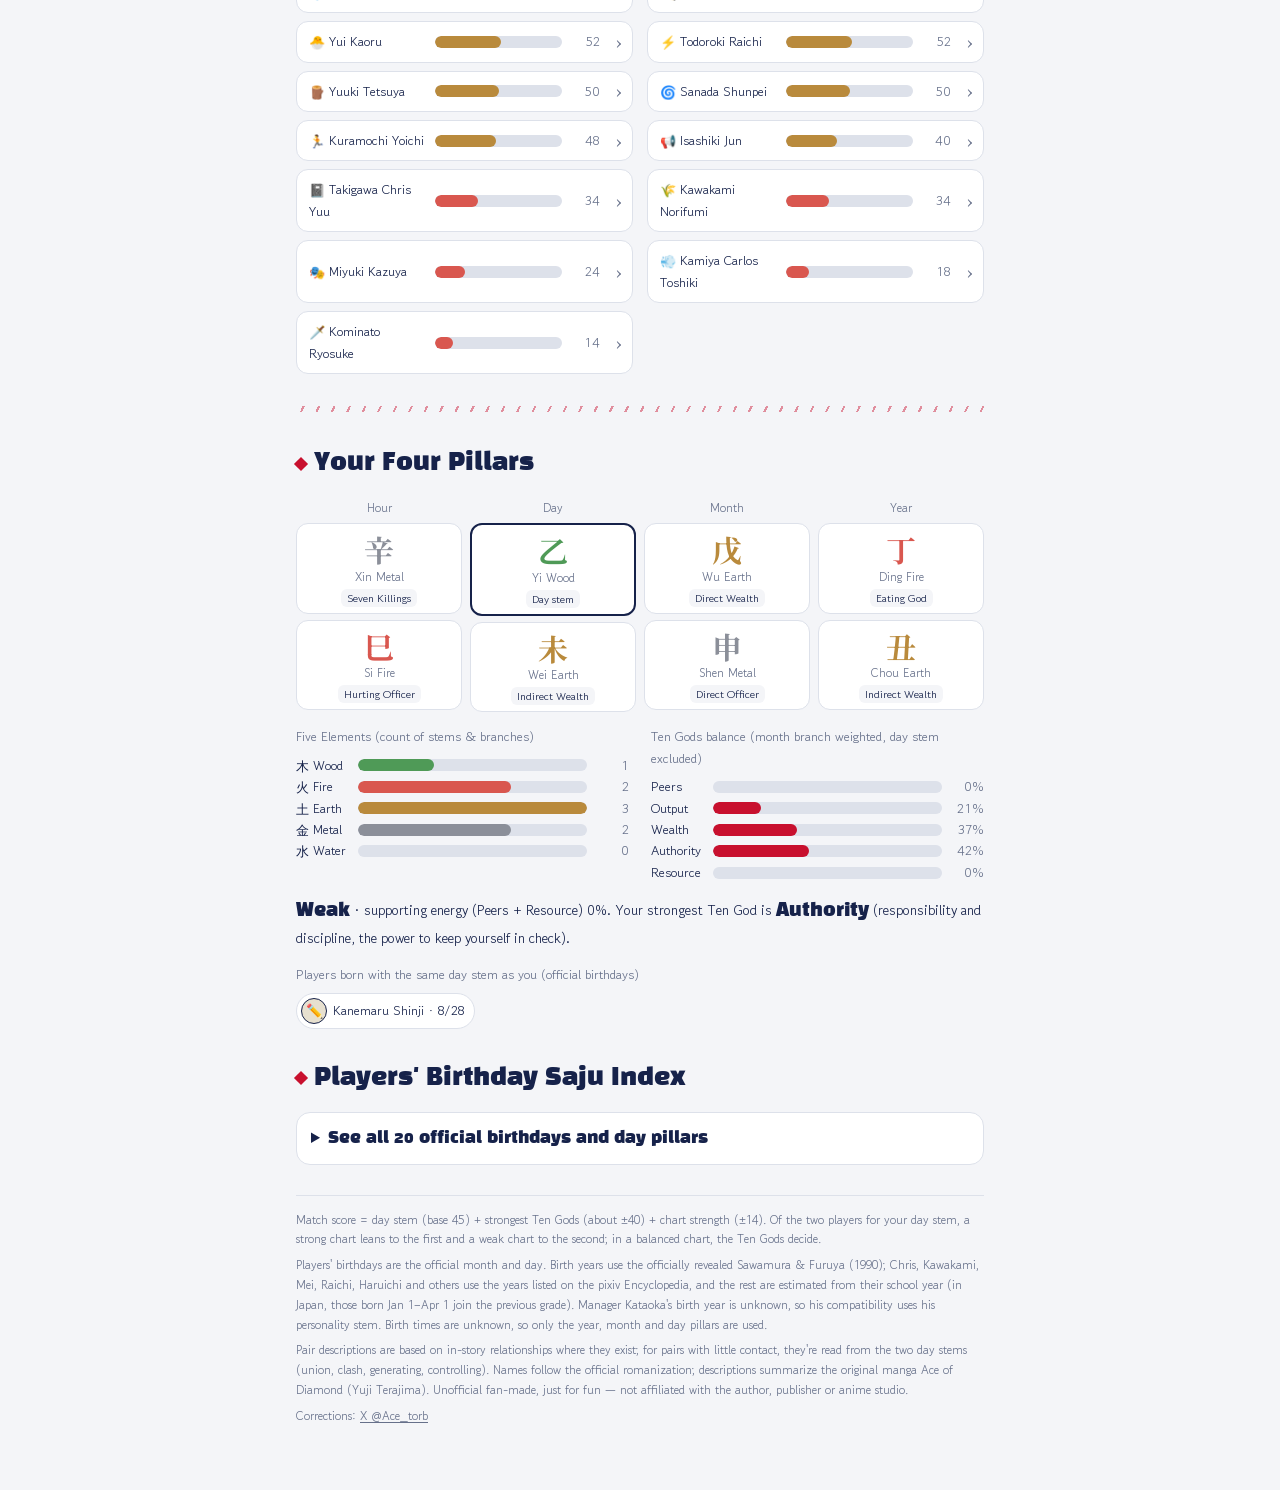
==== commit 5f691c54: "예시 결과 안내를 제목 위로, 잘 보이는 강조 박스로 / 다크 모드 점수 배지 대비 수정 Co-Authored-By: Claude Opus 5.5 <noreply@anthropic" ====
--- a/index.html
+++ b/index.html
@@ -68,8 +68,8 @@
   </form>
 
   <section class="section" id="result" aria-live="polite">
+    <span class="sample-tag" id="sampleTag"></span>
     <h2 id="u-hMatch"></h2>
-    <span class="sample-tag" id="sampleTag"></span>
     <div class="match">
       <div class="ball"><div class="avatar" id="av"><span id="avEmoji"></span></div><span class="pct" id="avPct"></span></div>
       <div class="match-text">
--- a/css/style.css
+++ b/css/style.css
@@ -305,3 +305,13 @@
   padding: 16px; margin-top: 6px; box-shadow: 4px 4px 0 var(--field);
 }
 .pair.good > .verdict { background: var(--paper); border: 1.5px solid var(--line); }
+
+/* 예시 결과 안내: 잘 보이게 */
+.sample-tag {
+  align-self: stretch; display: block; padding: 10px 14px; border-radius: 12px;
+  border: 1.5px solid var(--gold); background: color-mix(in srgb, var(--gold) 18%, var(--paper));
+  color: var(--ink); font-size: 14px; font-weight: 600; line-height: 1.5;
+}
+/* 점수 배지: 라이트·다크 모두 진한 남색 바탕 */
+.ball .pct { background: #16224a; color: #f0c75a; border-color: var(--bg); }
+.pair.good .ball .pct { color: #8be09a; }
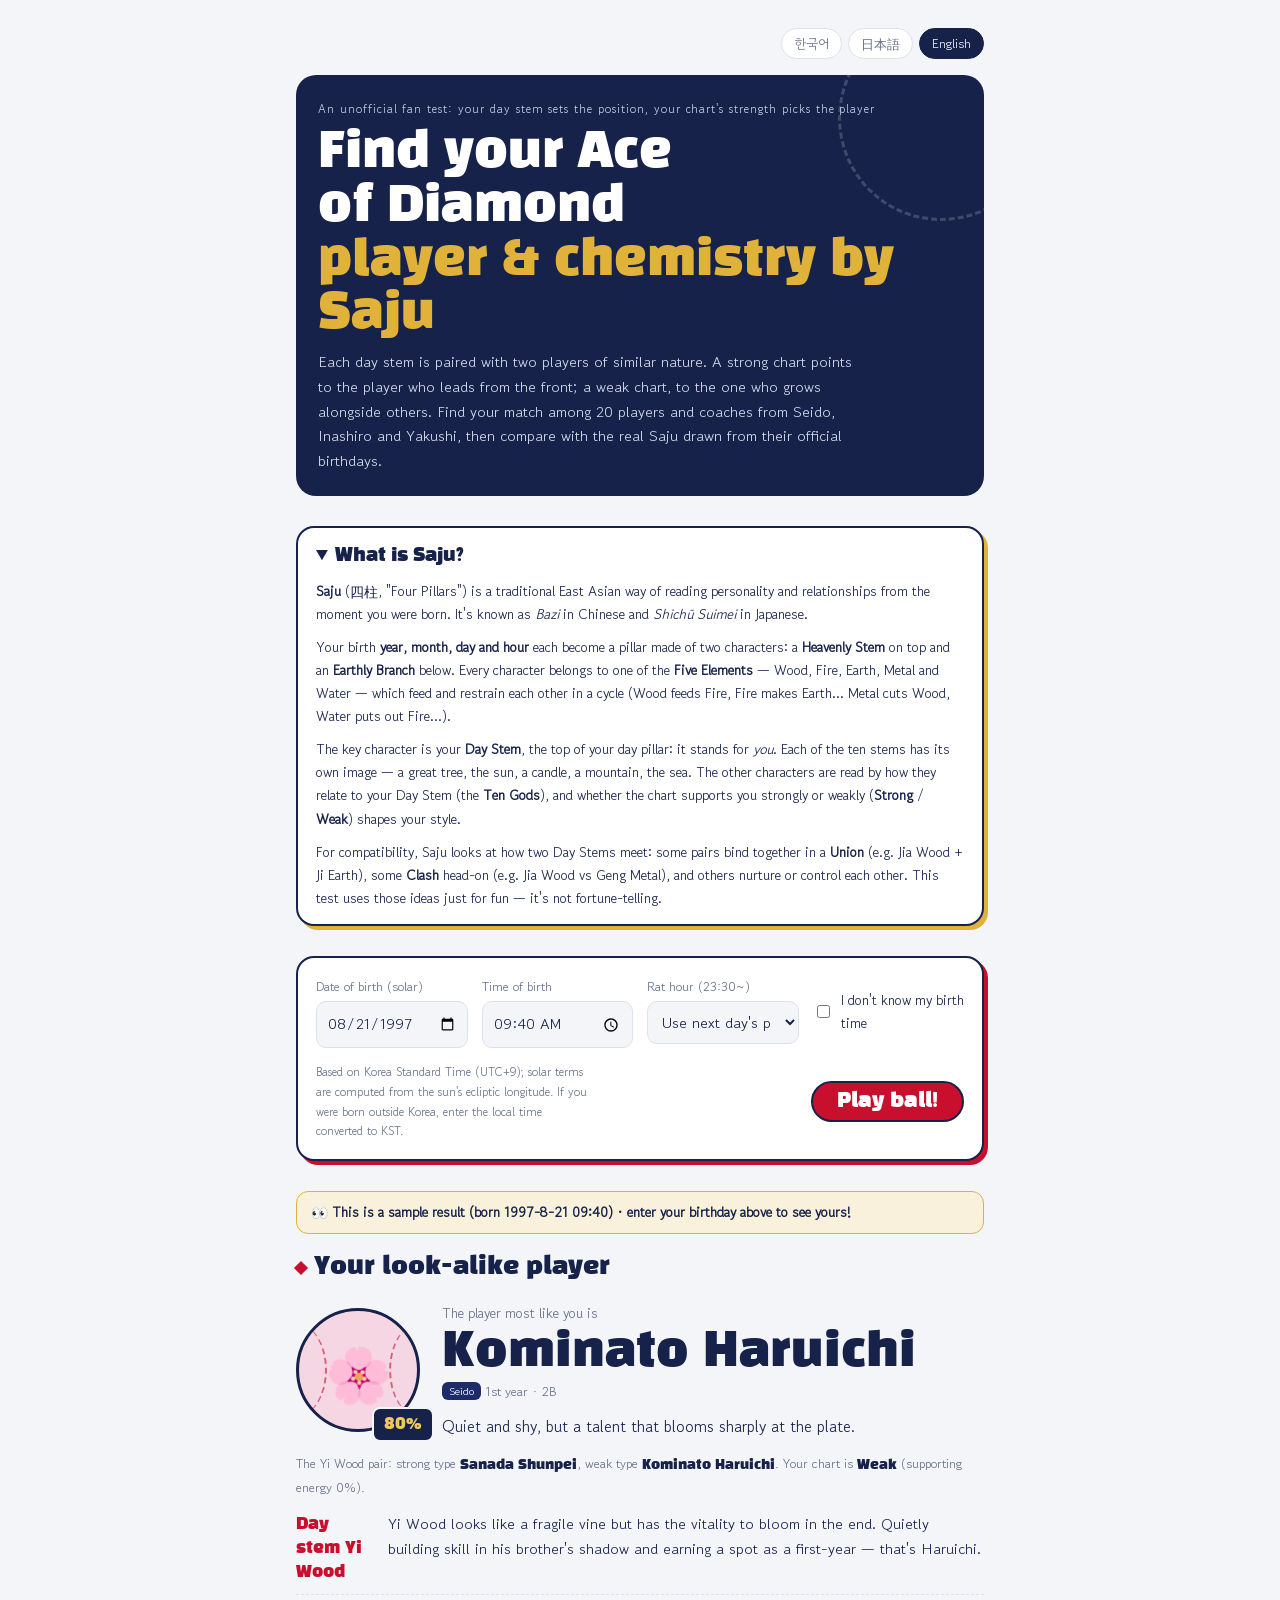
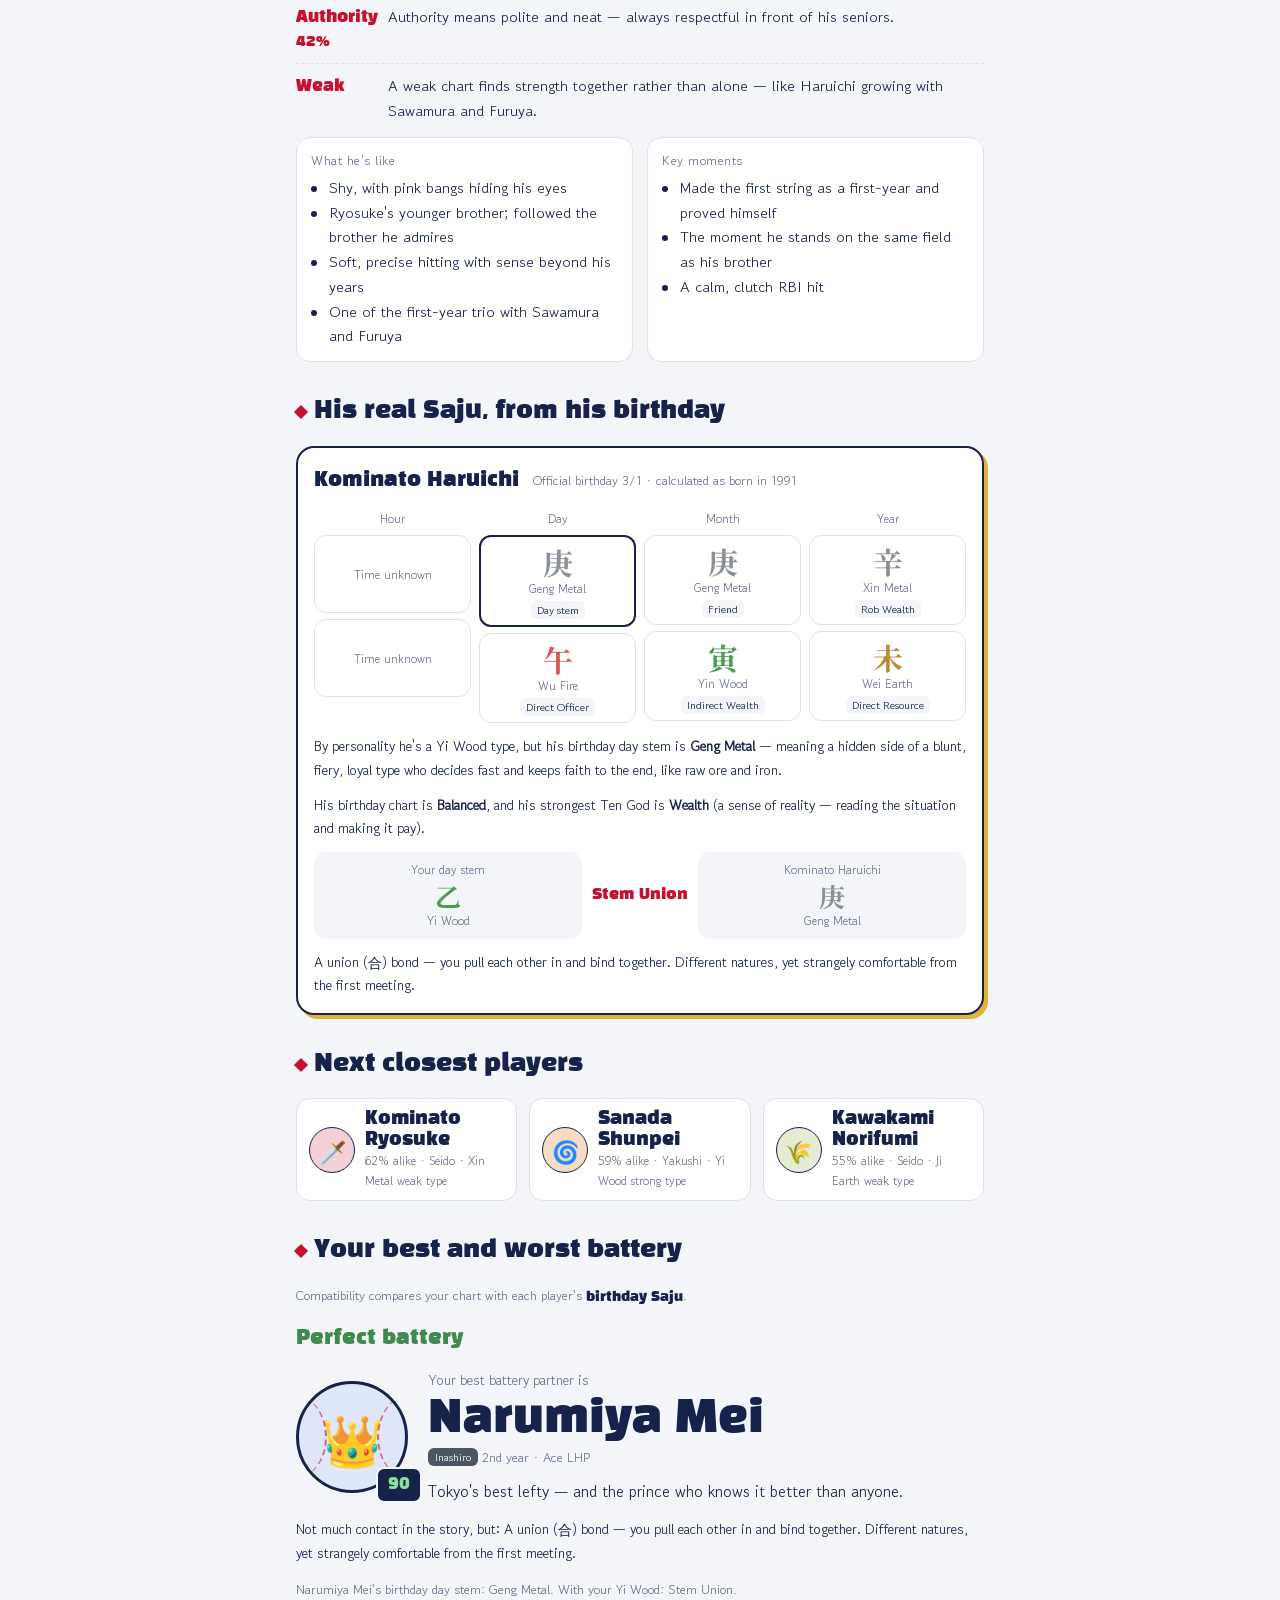
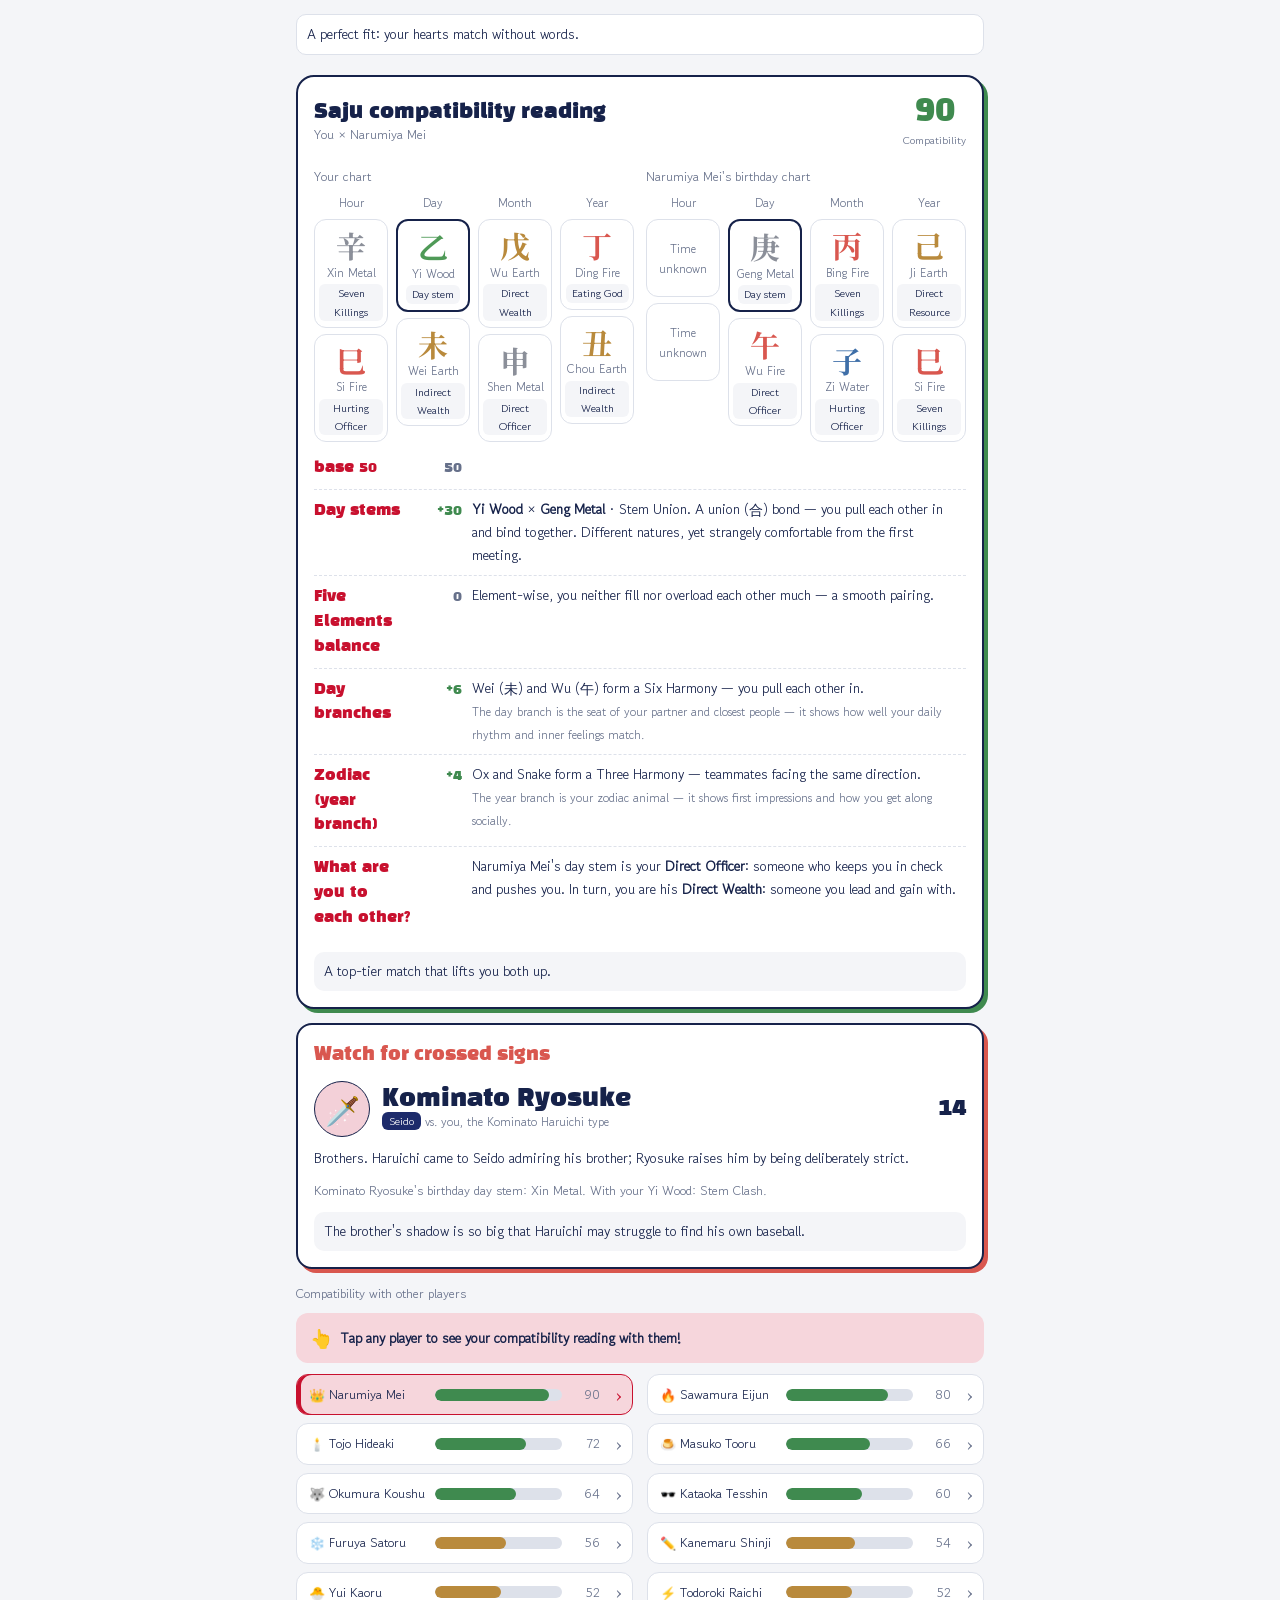
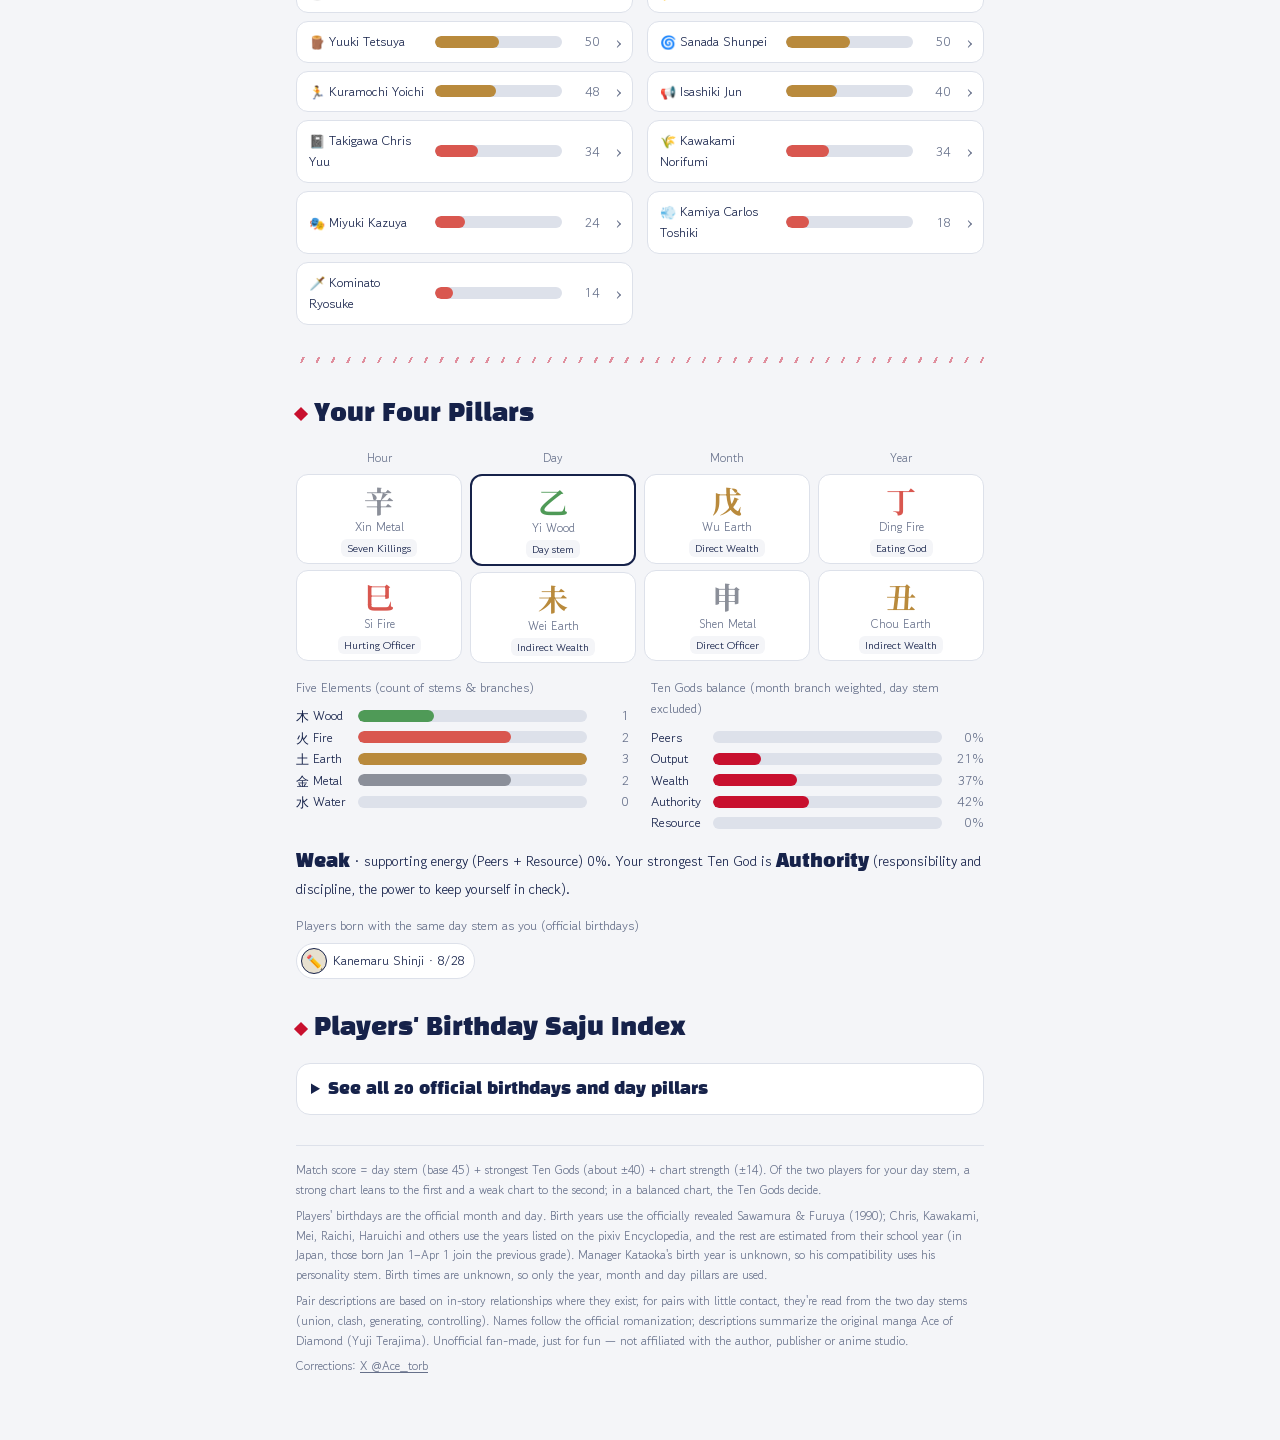
==== commit 025470be: "링크 복사 버튼 제거 Co-Authored-By: Claude Opus 5.5 <noreply@anthropic.com> Claude-Session: https://claude.a" ====
--- a/index.html
+++ b/index.html
@@ -77,9 +77,6 @@
         <h3 id="mName"></h3>
         <span class="alias" id="mAlias"></span>
         <p class="tagline" id="mTag"></p>
-        <div class="share">
-          <button type="button" class="share-copy" id="copyLink"></button>
-        </div>
       </div>
     </div>
     <p class="split" id="split"></p>
--- a/css/style.css
+++ b/css/style.css
@@ -257,10 +257,6 @@
 button.bar.pick:hover { background: var(--bg); }
 button.bar.pick[aria-pressed="true"] { background: var(--accent-soft); }
 
-/* 공유 버튼 */
-.share { display: flex; flex-wrap: wrap; gap: 8px; margin-top: 10px; }
-.share button { font: inherit; font-size: 13px; padding: 6px 14px; border-radius: 999px; cursor: pointer; border: 1.5px solid var(--ink); }
-.share-copy { background: var(--paper); color: var(--ink); }
 
 /* 궁합 점수 막대: 누를 수 있다는 걸 보여 주기 */
 .chem { gap: 8px 14px; }
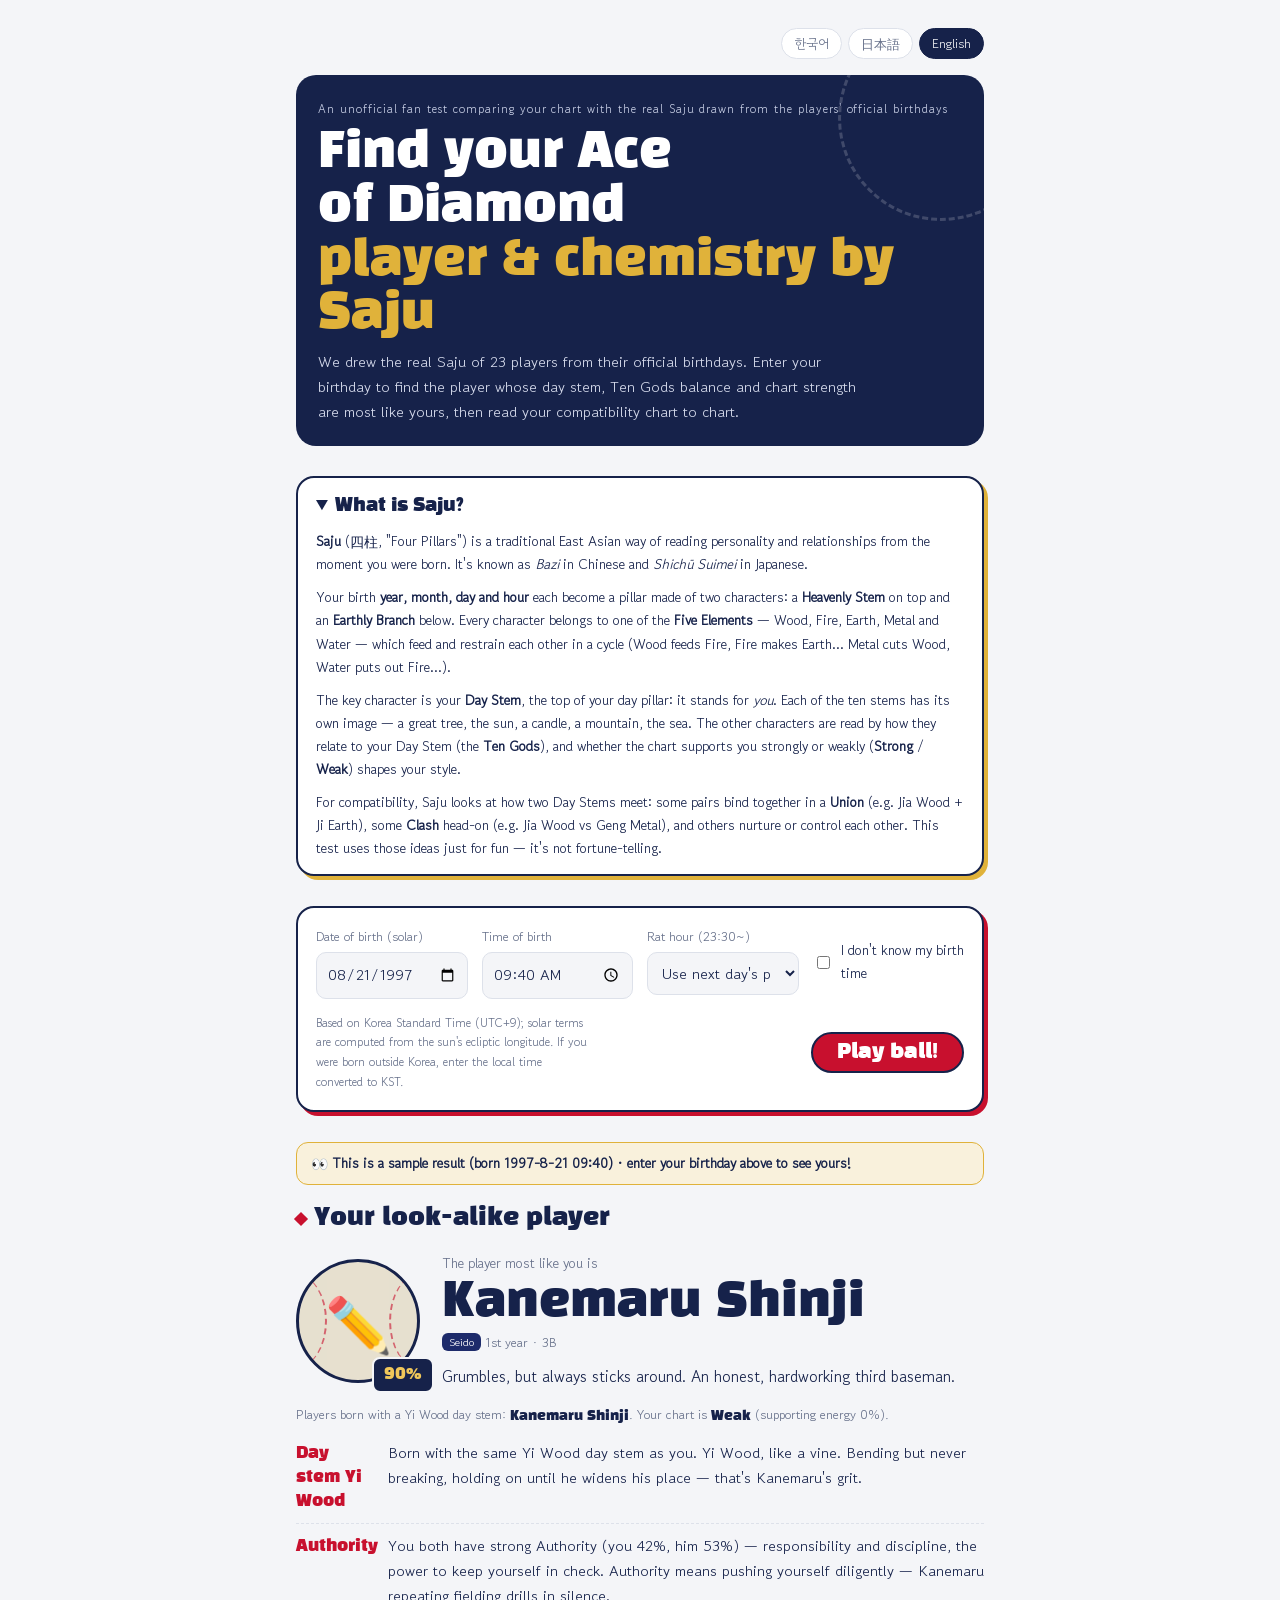
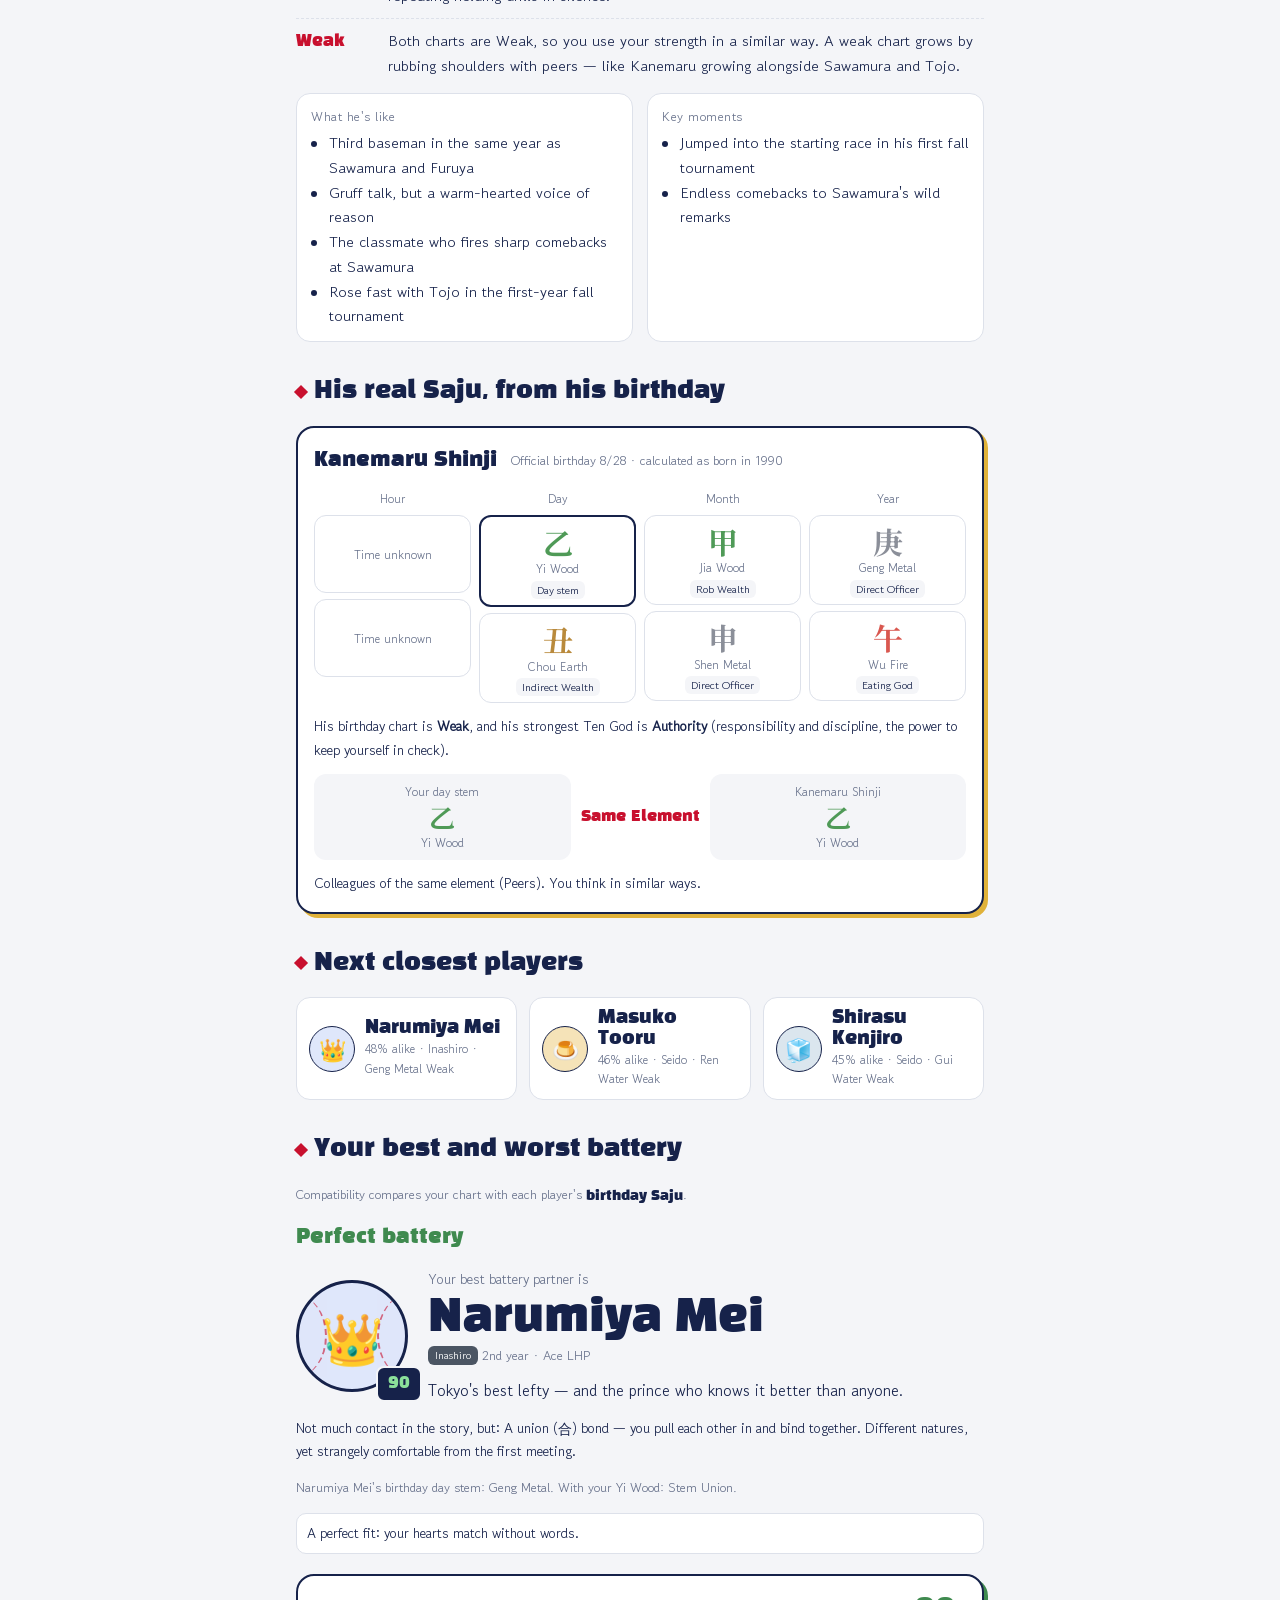
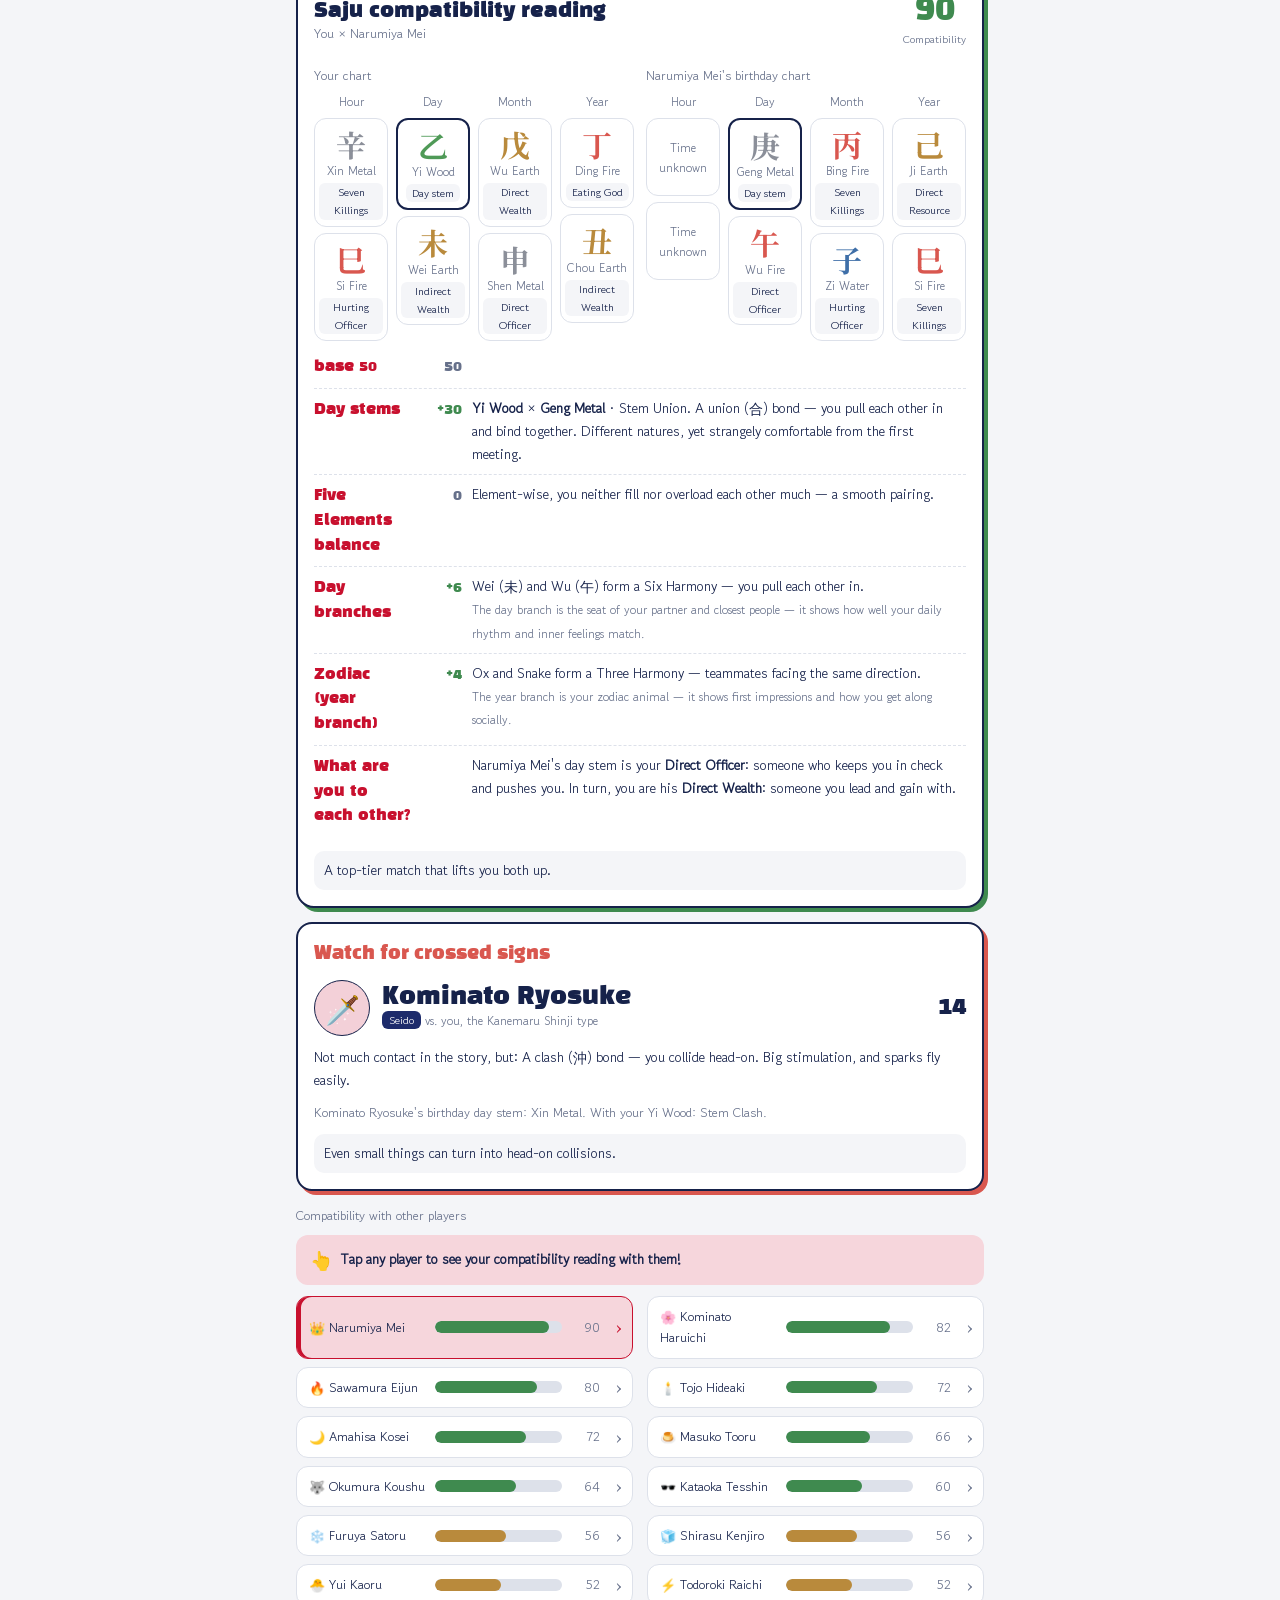
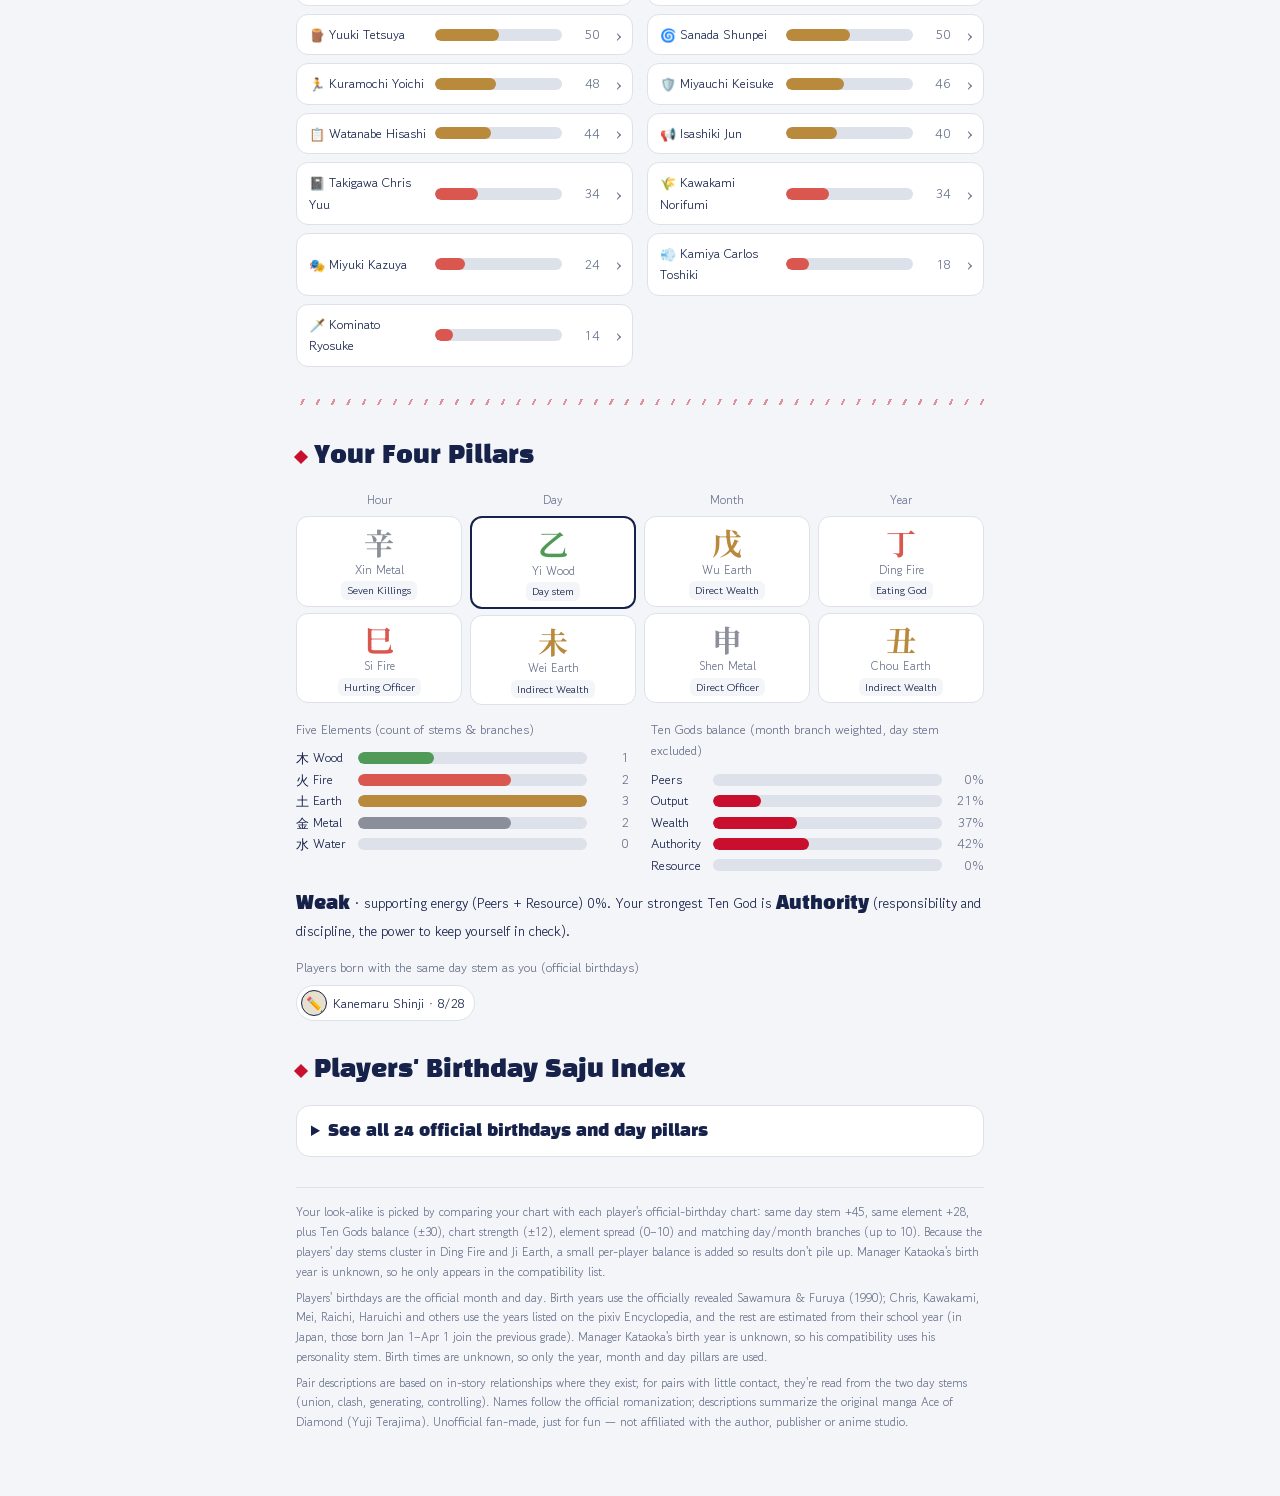
==== commit eaa8c0cb: "선수 4명 추가(미야우치·와타나베·시라스·아마히사)로 무토·계수 일간 채움, 하단 X 계정 표기 삭제 Co-Authored-By: Claude Opus 5.5 <noreply@an" ====
--- a/index.html
+++ b/index.html
@@ -4,7 +4,7 @@
 <meta charset="utf-8">
 <meta name="viewport" content="width=device-width,initial-scale=1,viewport-fit=cover">
 <title>사주로 보는 다이에이 선수와 궁합 찾기</title>
-<meta name="description" content="생년월일로 사주를 풀어 다이아몬드 에이스(ダイヤのA) 선수 20명 중 나와 닮은 선수와 궁합을 찾아보는 비공식 팬 테스트. 한국어·日本語·English.">
+<meta name="description" content="생년월일로 사주를 풀어 다이아몬드 에이스(ダイヤのA) 선수 24명 중 나와 닮은 선수와 궁합을 찾아보는 비공식 팬 테스트. 한국어·日本語·English.">
 <meta name="theme-color" content="#16224a">
 <!-- 공유 카드 (주소를 바꾸면 og:url·og:image·twitter:image도 함께 바꿔 주세요) -->
 <meta property="og:type" content="website">
@@ -37,6 +37,8 @@
     <h1><span id="u-h1a"></span><br><em id="u-h1b"></em></h1>
     <p class="lede" id="u-lede"></p>
   </header>
+
+  <section class="friend" id="friend" hidden aria-live="polite"></section>
 
   <details class="intro" id="intro" hidden open>
     <summary id="u-introT"></summary>
@@ -77,6 +79,7 @@
         <h3 id="mName"></h3>
         <span class="alias" id="mAlias"></span>
         <p class="tagline" id="mTag"></p>
+        <div class="share" id="shareBox"><button type="button" class="share-copy" id="copyLink"></button><span class="share-note" id="shareNote"></span></div>
       </div>
     </div>
     <p class="split" id="split"></p>
--- a/css/style.css
+++ b/css/style.css
@@ -192,7 +192,7 @@
 
 /* 20명 버전 추가 스타일 */
 .team { display: inline-block; font-size: 11px; padding: 0 7px; border-radius: 6px; margin-right: 4px; color: #fff; vertical-align: 1px; }
-.team.seido { background: #1d2b6b; } .team.inashiro { background: #4b5563; } .team.yakushi { background: #b45309; }
+.team.seido { background: #1d2b6b; } .team.inashiro { background: #4b5563; } .team.yakushi { background: #b45309; } .team.ichidai { background: #6d28d9; }
 .birth { background: var(--paper); border: 2px solid var(--ink); border-radius: 18px; padding: 16px; display: flex; flex-direction: column; gap: 12px; box-shadow: 4px 4px 0 var(--gold); }
 .birth .bhead { display: flex; flex-wrap: wrap; gap: 6px 14px; align-items: baseline; }
 .birth .bhead b { font-family: var(--font-head); font-weight: normal; font-size: 20px; }
@@ -311,3 +311,25 @@
 /* 점수 배지: 라이트·다크 모두 진한 남색 바탕 */
 .ball .pct { background: #16224a; color: #f0c75a; border-color: var(--bg); }
 .pair.good .ball .pct { color: #8be09a; }
+
+/* 내 결과 링크 복사 */
+.share { display: flex; flex-wrap: wrap; align-items: center; gap: 10px; margin-top: 10px; }
+.share-copy { font: inherit; font-size: 14px; font-weight: 600; padding: 7px 16px; border-radius: 999px; cursor: pointer; border: 2px solid var(--ink); background: var(--paper); color: var(--ink); }
+.share-copy:hover { background: var(--ink); color: var(--bg); }
+.share-note { font-size: 13px; color: var(--field); word-break: break-all; }
+
+/* 친구가 보낸 결과 카드 */
+.friend { background: var(--paper); border: 2px solid var(--ink); border-radius: 18px; padding: 16px; display: flex; flex-direction: column; gap: 10px; box-shadow: 4px 4px 0 var(--gold); }
+.friend-label { align-self: flex-start; font-size: 12px; font-weight: 700; padding: 2px 10px; border-radius: 999px; background: var(--gold); color: #16224a; }
+.friend-main { display: grid; grid-template-columns: 56px 1fr; gap: 12px; align-items: center; }
+.friend-main .mini { width: 56px; height: 56px; font-size: 28px; }
+.friend-main .nm { font-family: var(--font-head); font-size: 24px; line-height: 1.15; }
+.friend-main .sub { font-size: 13px; color: var(--ink-soft); }
+.friend-best { font-size: 14px; }
+.friend-go { align-self: flex-start; font-size: 17px !important; }
+.friend-vs { border-top: 1.5px dashed var(--line); padding-top: 10px; }
+.friend-vs .sc { font-family: var(--font-head); font-size: 20px; color: var(--field); margin-left: 6px; }
+.friend-vs p { margin: 4px 0 0; font-size: 14px; }
+.friend-others { display: flex; flex-wrap: wrap; align-items: center; gap: 6px; }
+.friend-others > span:first-child { width: 100%; font-size: 12px; color: var(--ink-soft); }
+.friend-top .chip.first { border-color: var(--field); background: color-mix(in srgb, var(--field) 12%, var(--paper)); font-weight: 600; }
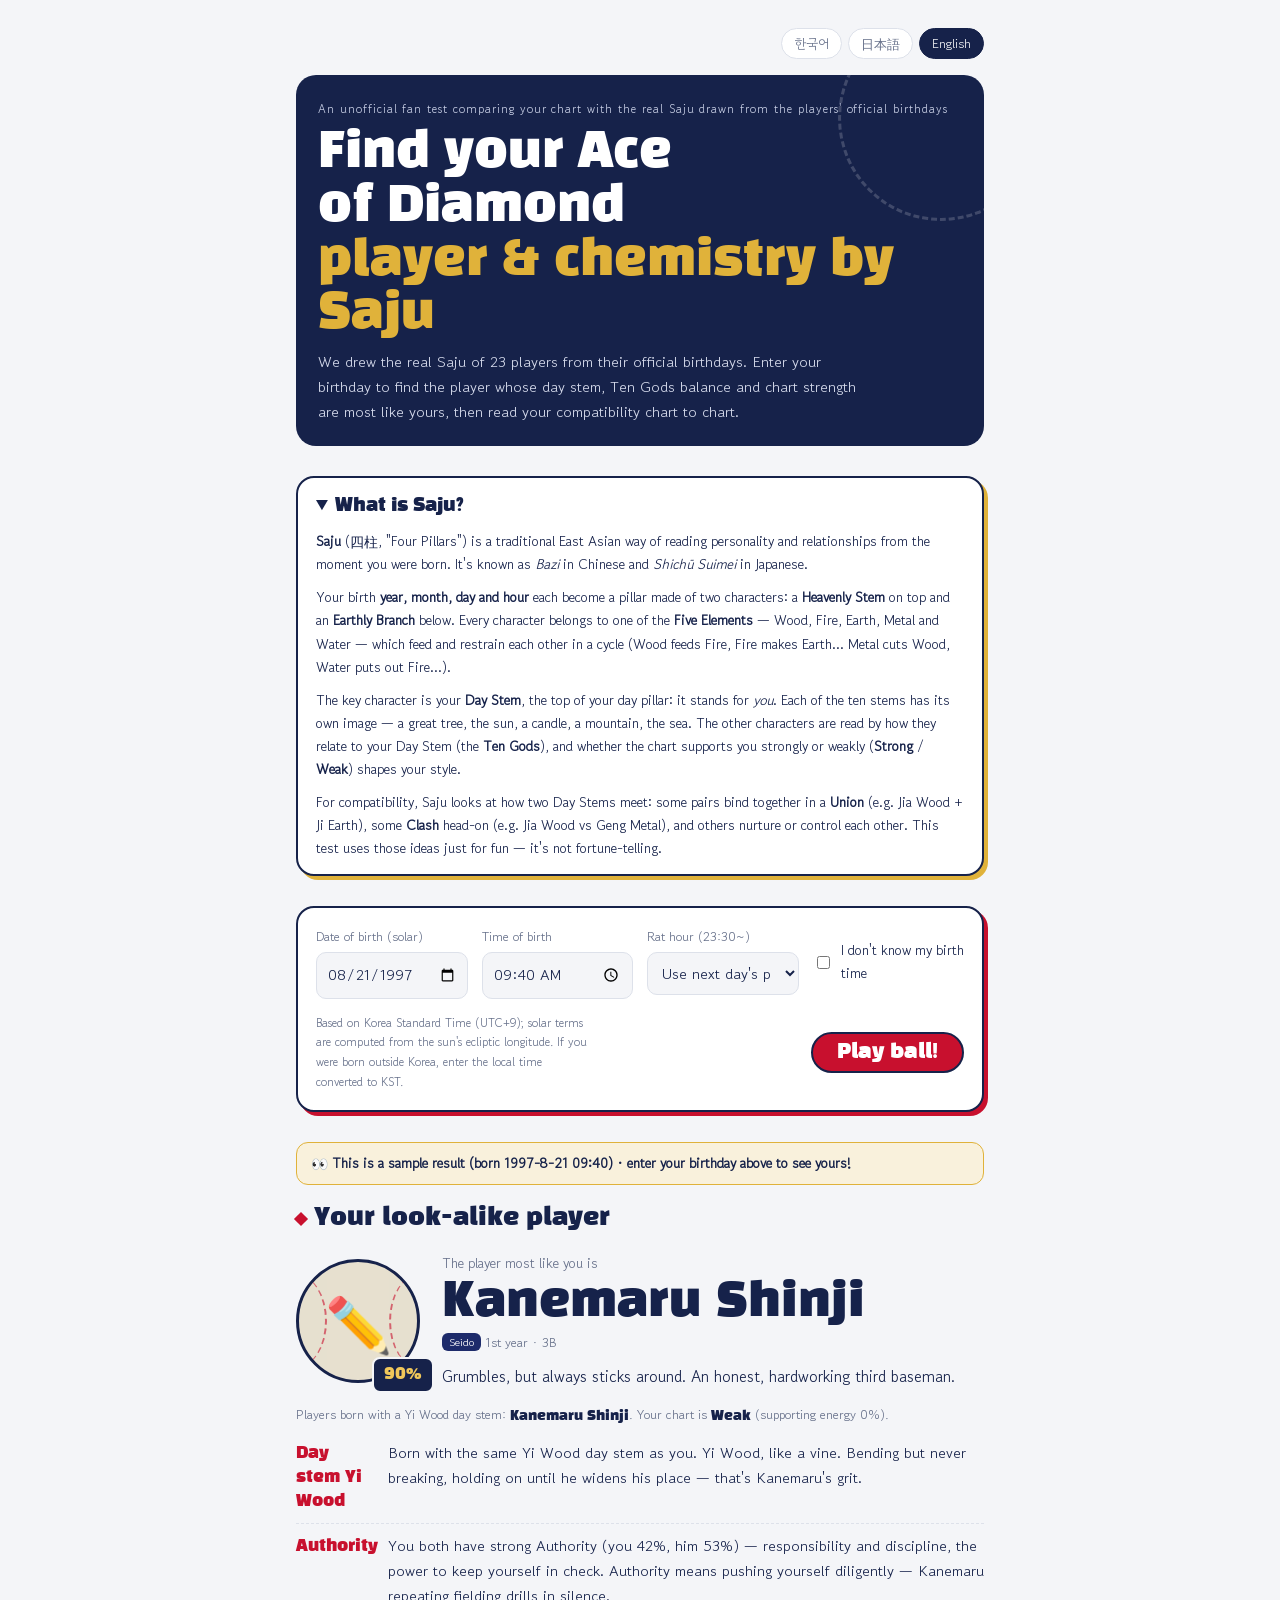
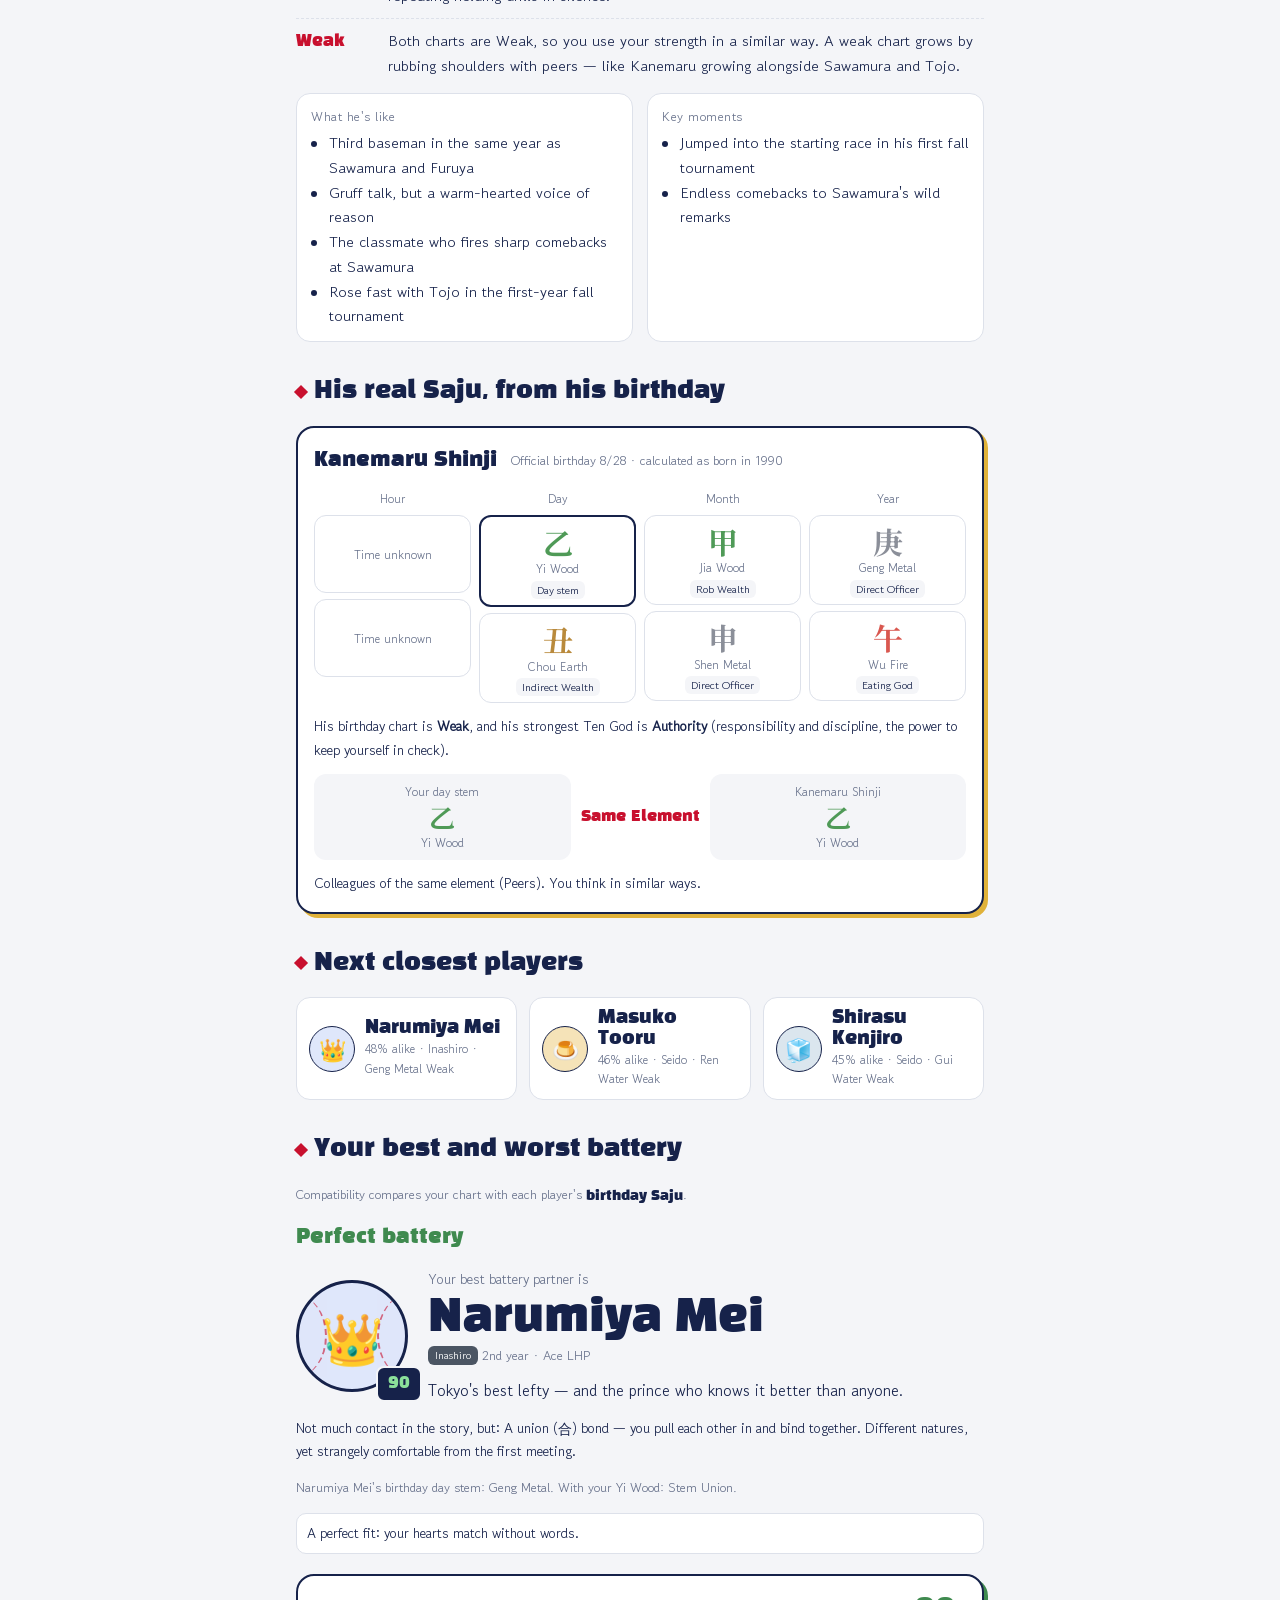
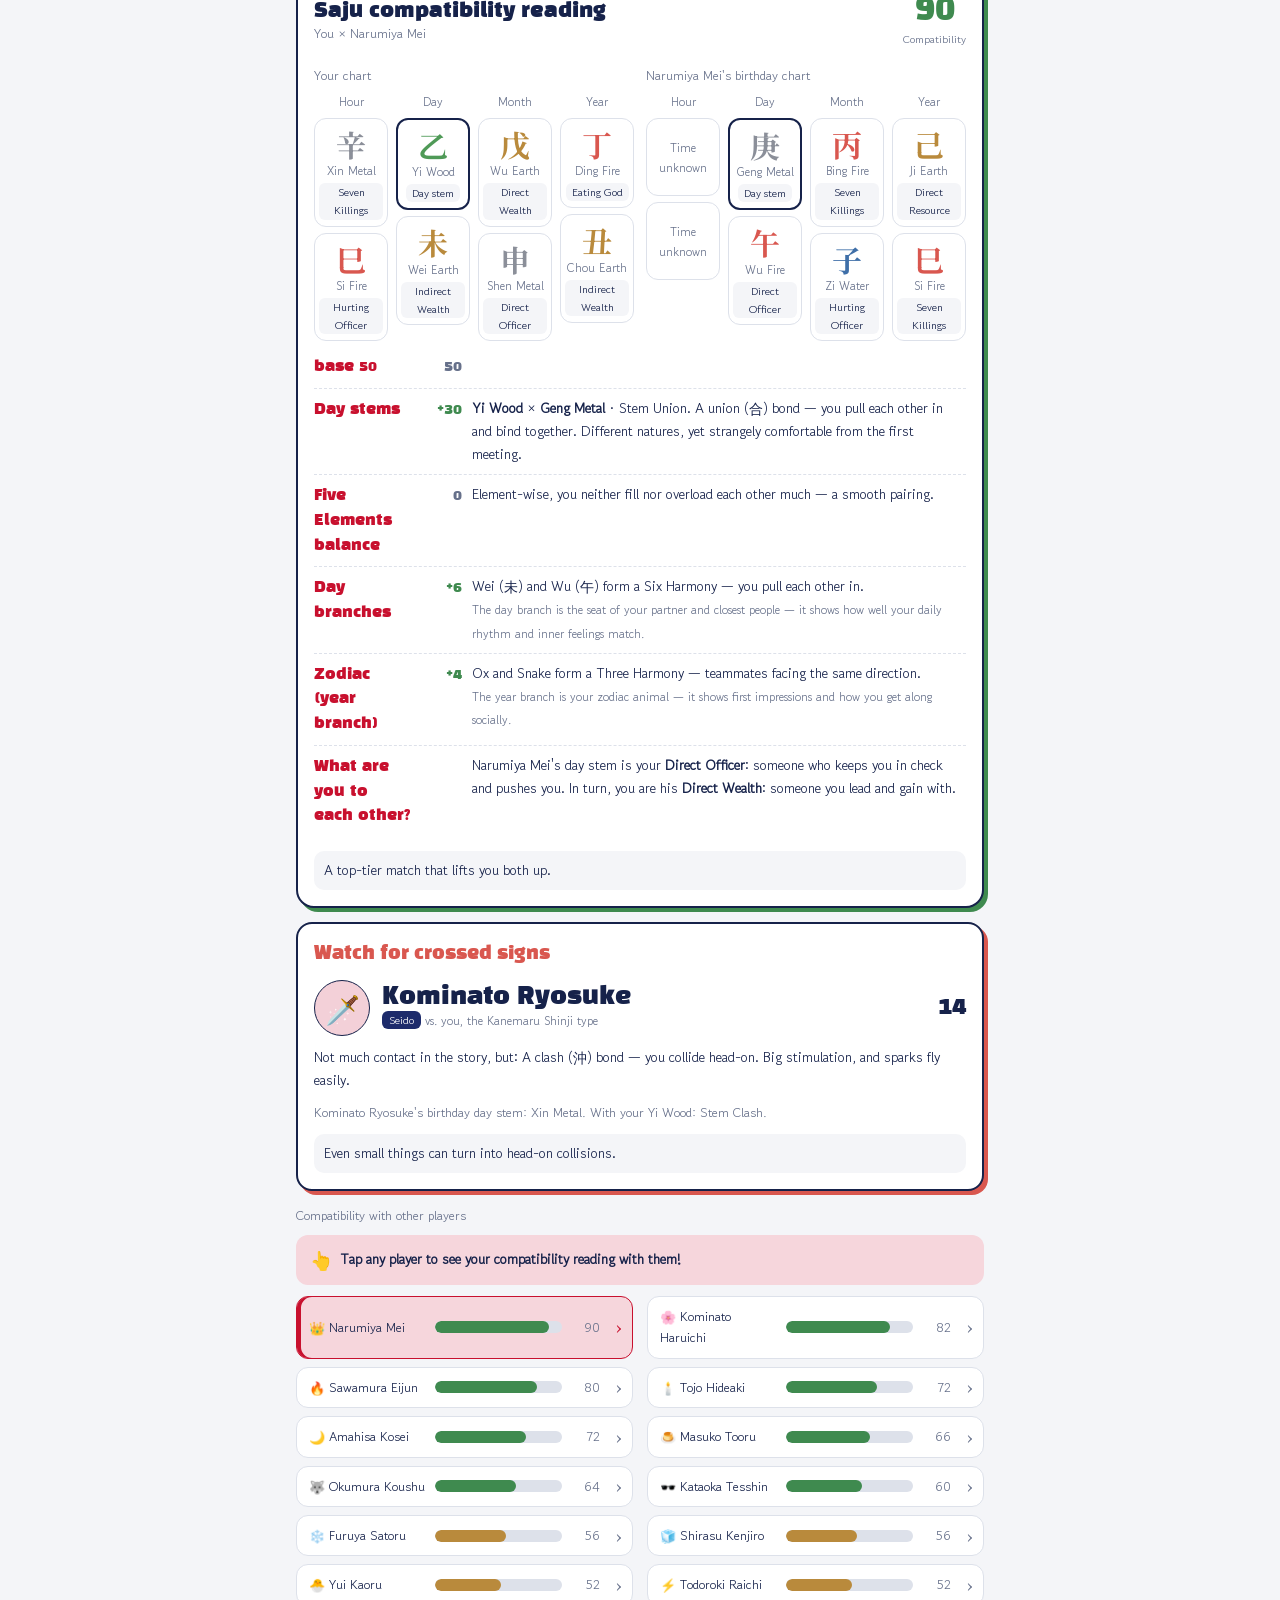
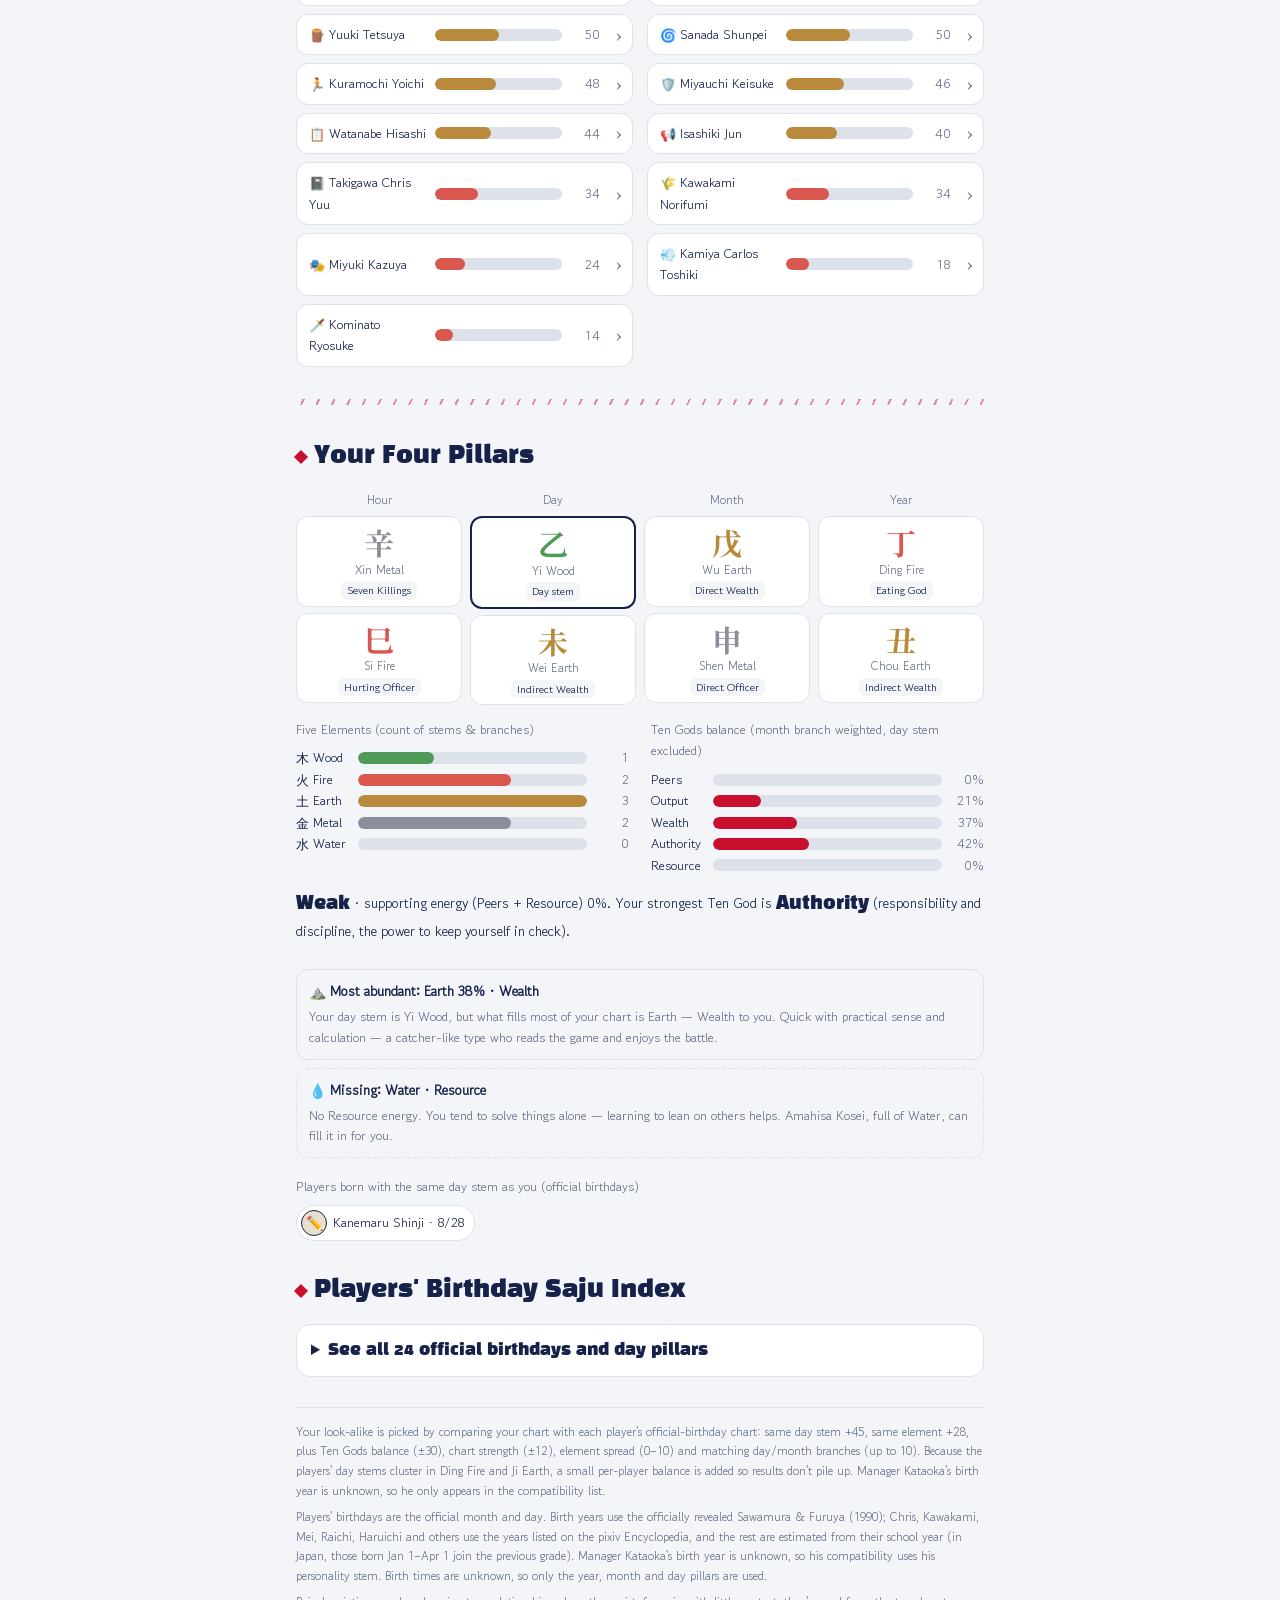
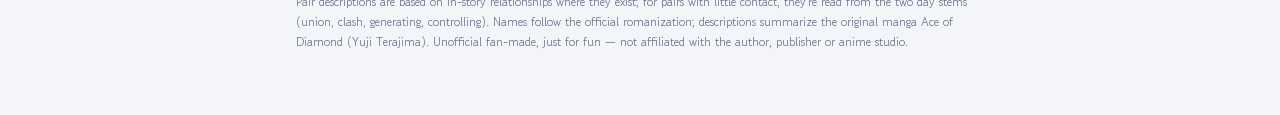
==== commit 6c185e18: "내 사주에 오행 풀이 추가: 가장 많은 기운·없는 기운을 일간 기준 십성으로 해석, 채워 줄 선수 추천 Co-Authored-By: Claude Opus 5.5 <noreply@a" ====
--- a/index.html
+++ b/index.html
@@ -126,6 +126,7 @@
       <div class="barset"><h4 id="u-sgT"></h4><div id="sgBars"></div></div>
     </div>
     <p class="strength" id="strength"></p>
+    <div class="elread" id="elRead"></div>
     <div class="barset">
       <h4 id="u-sameT"></h4>
       <div class="same" id="sameDay"></div>
--- a/css/style.css
+++ b/css/style.css
@@ -151,6 +151,11 @@
 .bar .fill { height: 100%; border-radius: 999px; }
 .bar .n { text-align: right; font-variant-numeric: tabular-nums; color: var(--ink-soft); }
 .strength { font-size: 14px; margin: 0; }
+.elread { display: grid; gap: 8px; margin: 12px 0 4px; }
+.er { border: 1px solid var(--line, #e5e7eb); border-radius: 12px; padding: 10px 12px; }
+.er.miss { border-style: dashed; }
+.er h5 { margin: 0 0 4px; font-size: 14px; }
+.er p { margin: 0; font-size: 13px; line-height: 1.6; color: var(--ink-soft); }
 .strength b { font-family: var(--font-head); font-weight: normal; font-size: 18px; }
 
 /* others */
@@ -217,6 +222,7 @@
 .dex-t tr.hit td { background: var(--accent-soft); }
 .tagS { font-size: 11px; padding: 0 6px; border-radius: 6px; border: 1px solid currentColor; }
 .split { font-size: 13px; color: var(--ink-soft); margin: 0; }
+.rare { display: inline-block; margin: 0 6px 4px 0; padding: 2px 10px; border-radius: 999px; background: #fde68a; color: #78350f; font-size: 12px; font-weight: 700; }
 .split b { color: var(--ink); font-weight: normal; font-family: var(--font-head); }
 
 /* 언어 선택 & 사주 소개 */
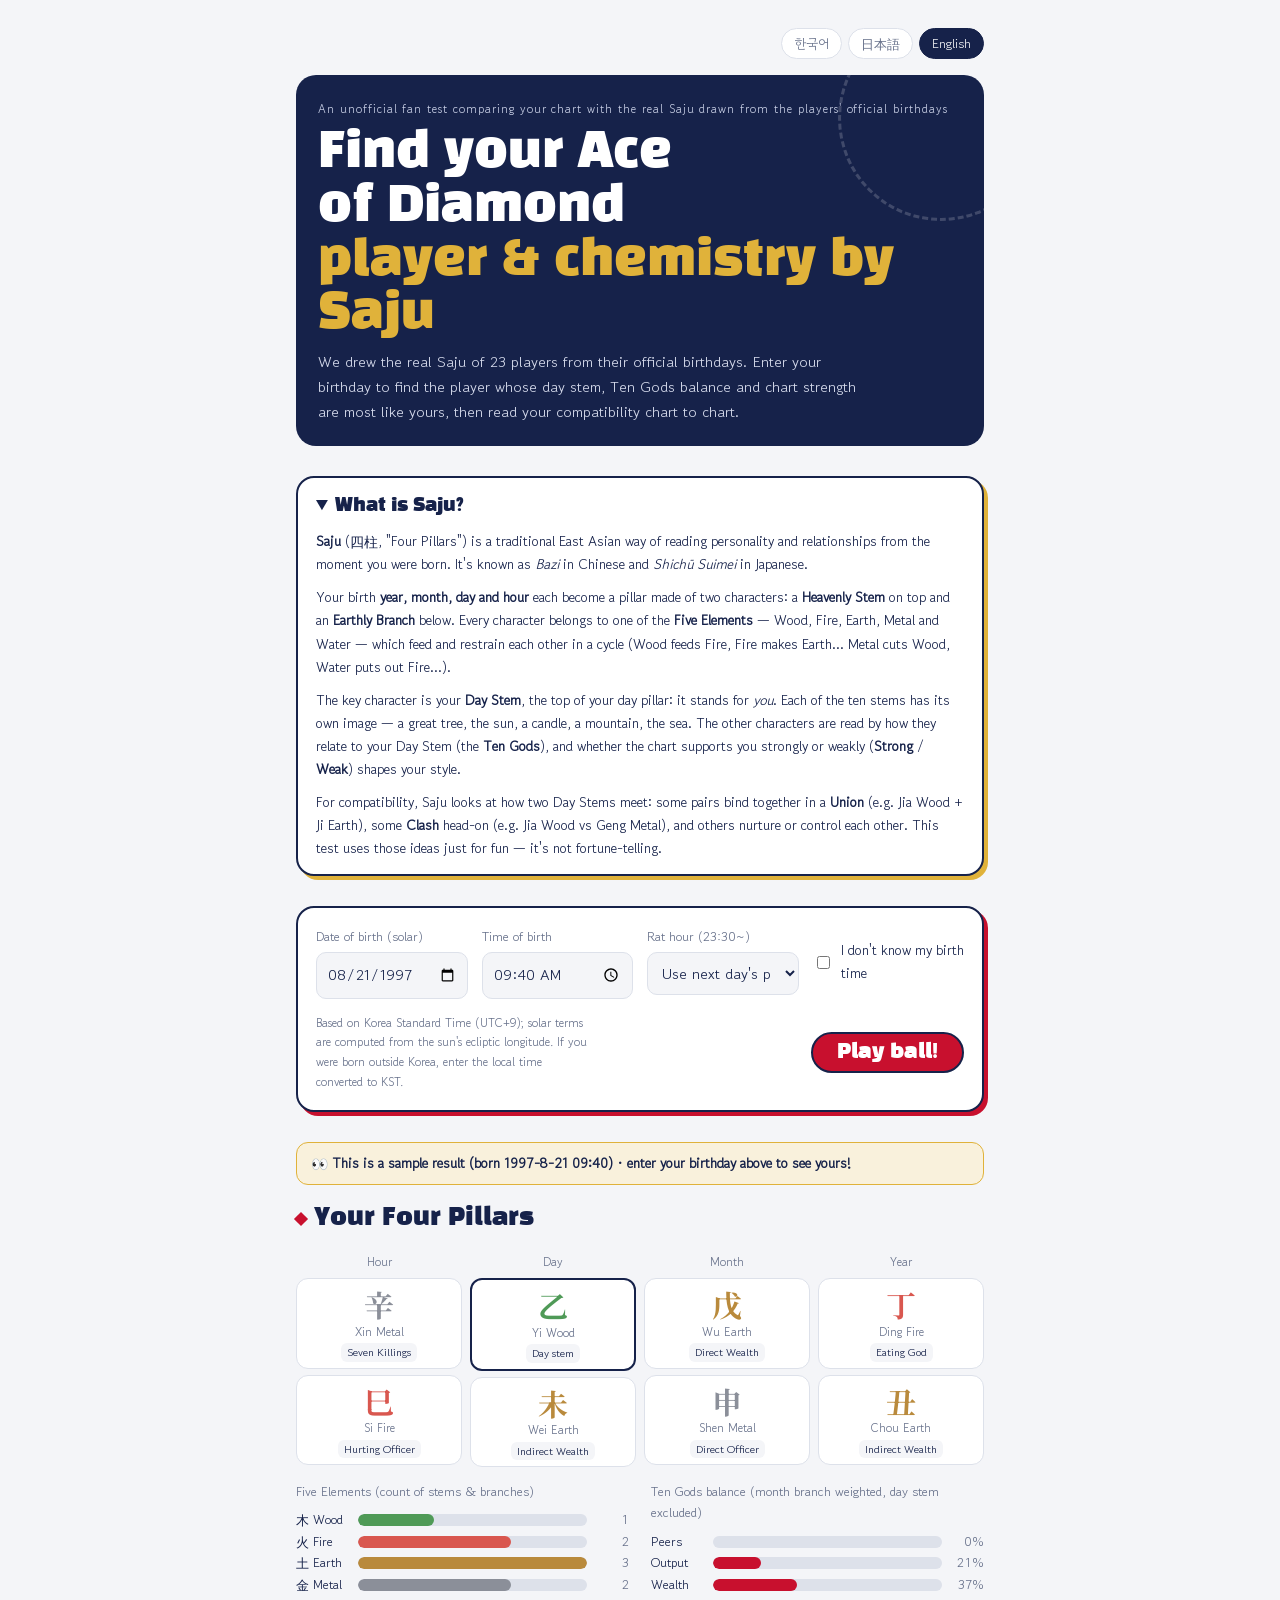
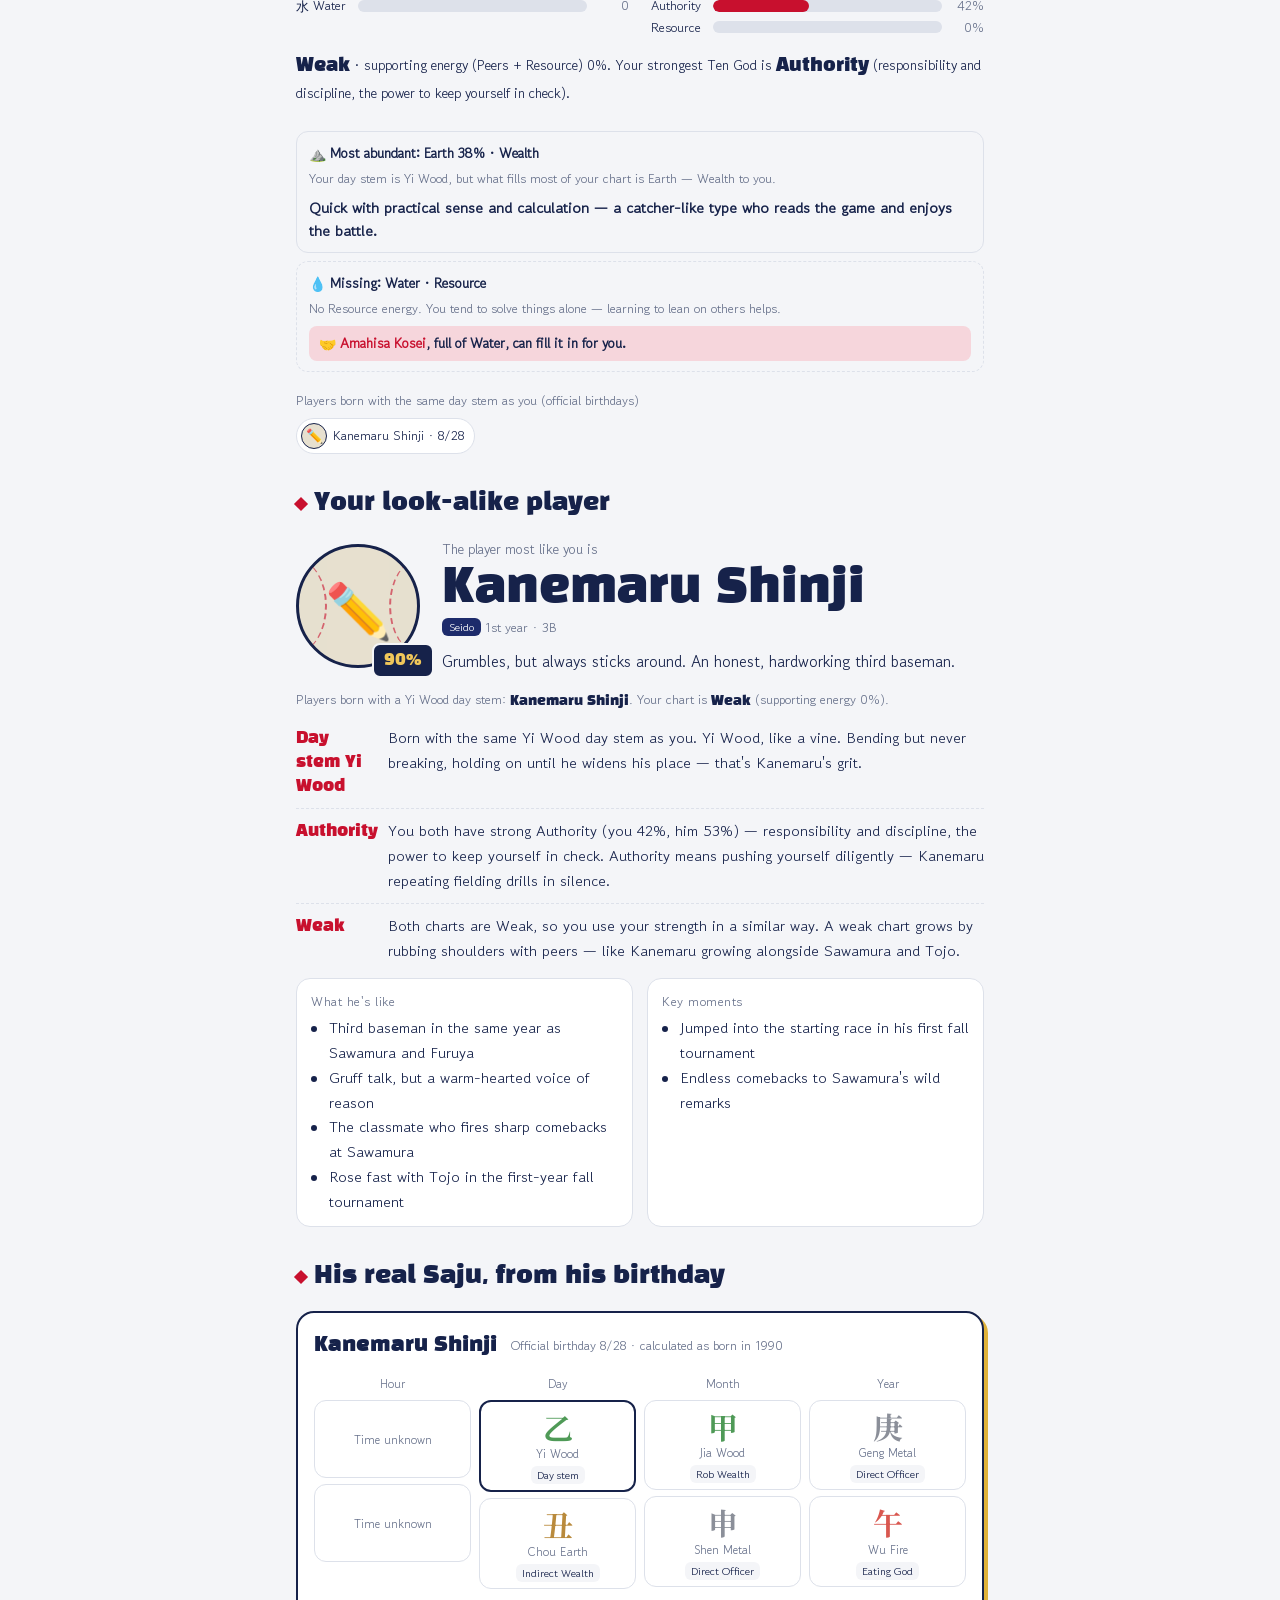
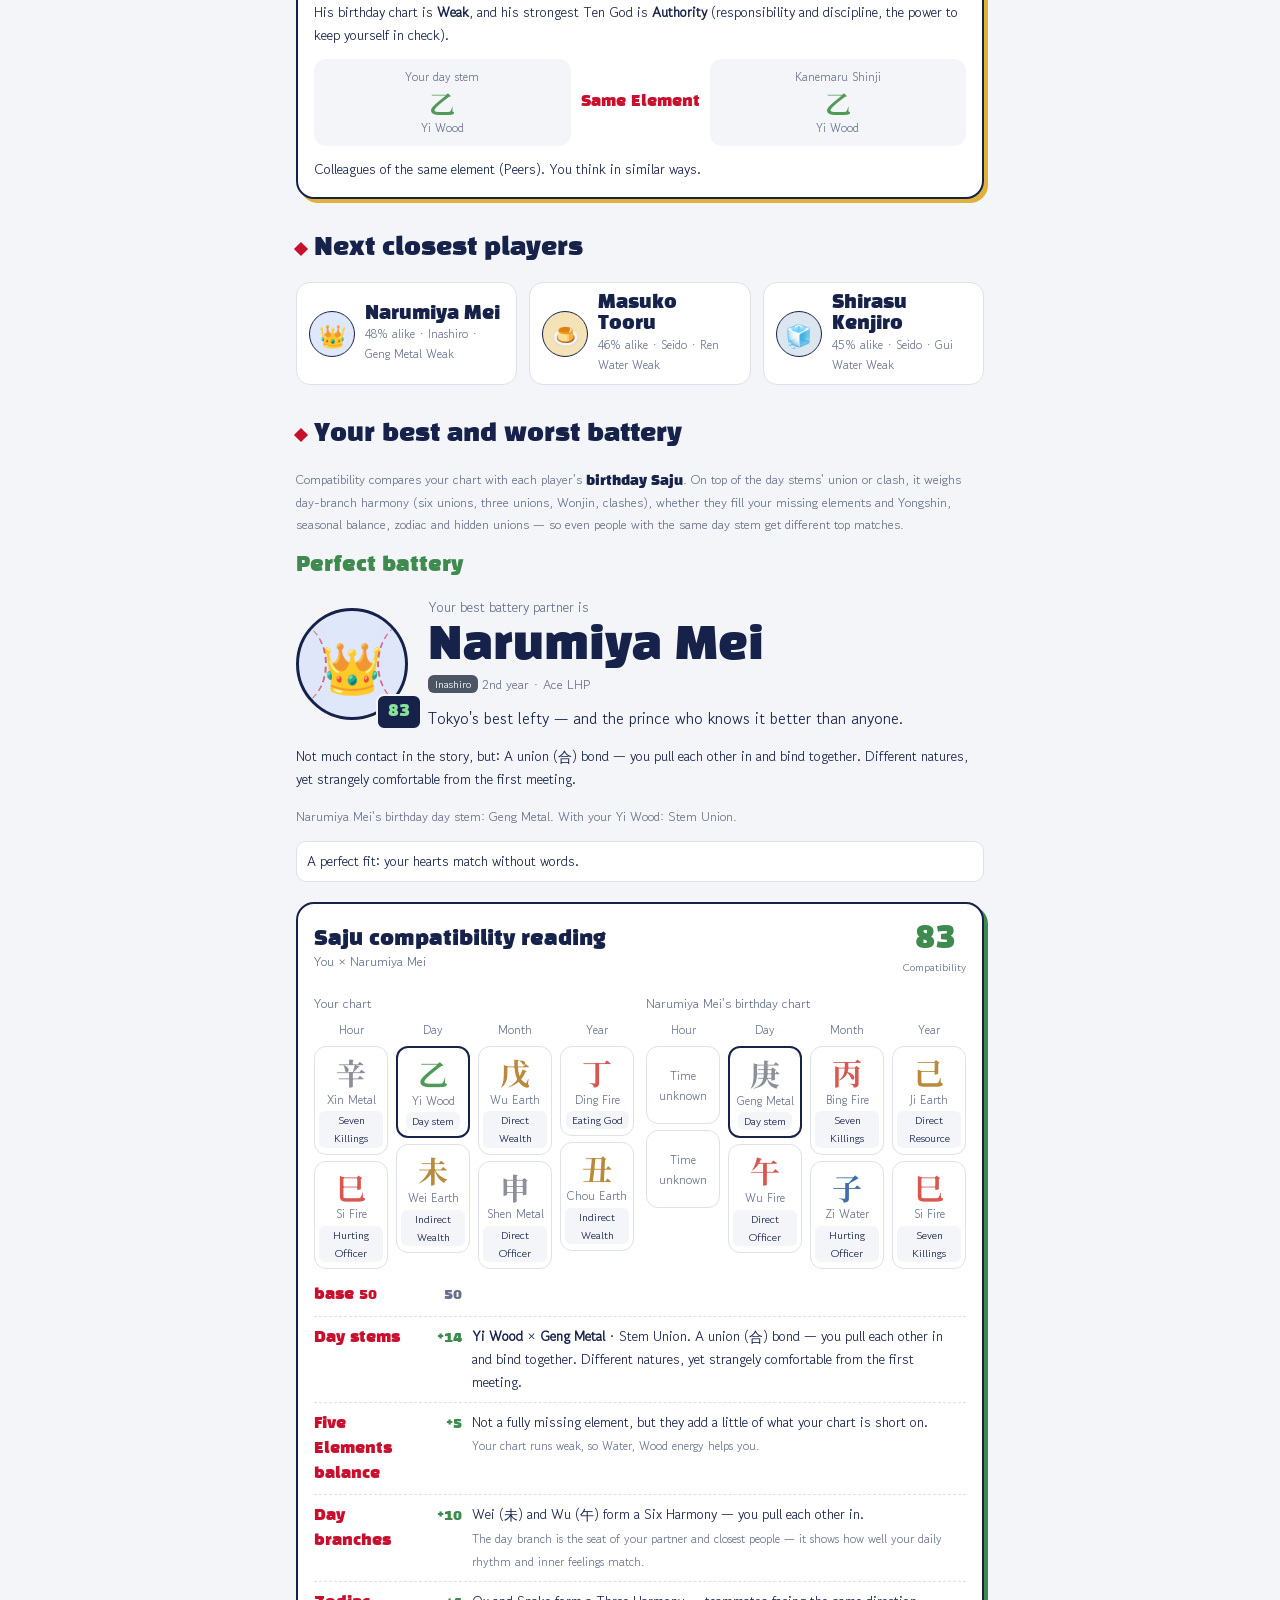
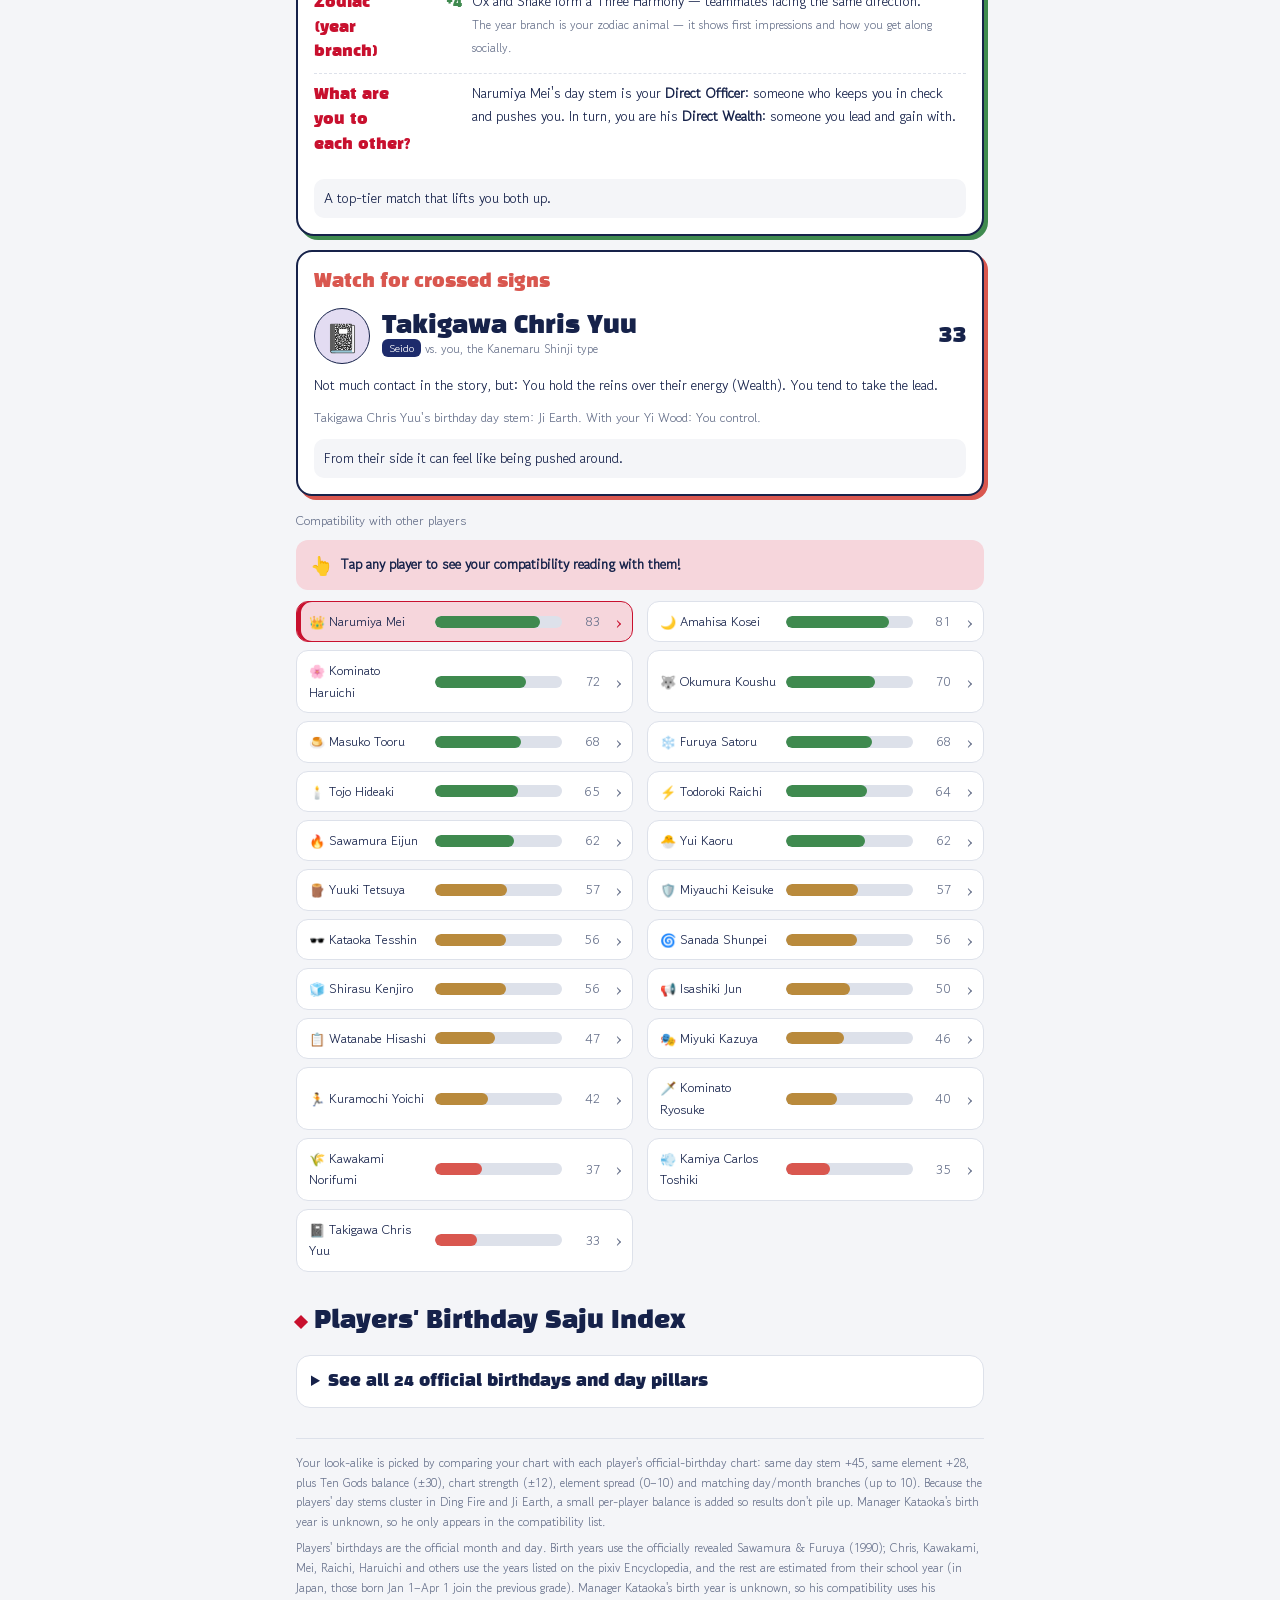
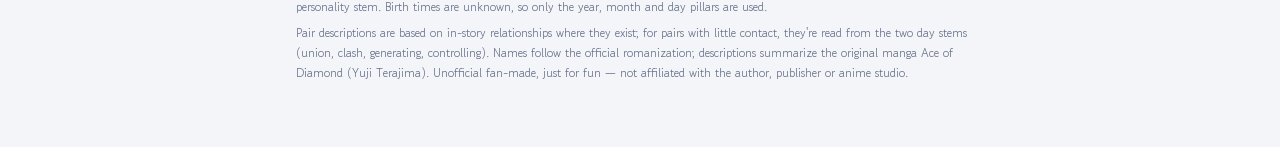
==== commit 7e23cf54: "궁합 계산 개편(일지 삼합·원진, 용신 보완, 조후, 숨은 합, 사주 쌍둥이)과 나의 사주 원국을 결과 맨 위로 Co-Authored-By: Claude Opus 5.5 <nore" ====
--- a/index.html
+++ b/index.html
@@ -69,8 +69,23 @@
     </div>
   </form>
 
+  <section class="section" id="mine">
+    <span class="sample-tag" id="sampleTag"></span>
+    <h2 id="u-hMine"></h2>
+    <div class="pillars-scroll"><div class="pillars" id="pillars"></div></div>
+    <div class="bars">
+      <div class="barset"><h4 id="u-ohT"></h4><div id="ohBars"></div></div>
+      <div class="barset"><h4 id="u-sgT"></h4><div id="sgBars"></div></div>
+    </div>
+    <p class="strength" id="strength"></p>
+    <div class="elread" id="elRead"></div>
+    <div class="barset">
+      <h4 id="u-sameT"></h4>
+      <div class="same" id="sameDay"></div>
+    </div>
+  </section>
+
   <section class="section" id="result" aria-live="polite">
-    <span class="sample-tag" id="sampleTag"></span>
     <h2 id="u-hMatch"></h2>
     <div class="match">
       <div class="ball"><div class="avatar" id="av"><span id="avEmoji"></span></div><span class="pct" id="avPct"></span></div>
@@ -116,22 +131,6 @@
   </section>
 
 
-  <hr class="seam">
-
-  <section class="section">
-    <h2 id="u-hMine"></h2>
-    <div class="pillars-scroll"><div class="pillars" id="pillars"></div></div>
-    <div class="bars">
-      <div class="barset"><h4 id="u-ohT"></h4><div id="ohBars"></div></div>
-      <div class="barset"><h4 id="u-sgT"></h4><div id="sgBars"></div></div>
-    </div>
-    <p class="strength" id="strength"></p>
-    <div class="elread" id="elRead"></div>
-    <div class="barset">
-      <h4 id="u-sameT"></h4>
-      <div class="same" id="sameDay"></div>
-    </div>
-  </section>
 
 
 
--- a/css/style.css
+++ b/css/style.css
@@ -156,6 +156,10 @@
 .er.miss { border-style: dashed; }
 .er h5 { margin: 0 0 4px; font-size: 14px; }
 .er p { margin: 0; font-size: 13px; line-height: 1.6; color: var(--ink-soft); }
+.er p + p { margin-top: 6px; }
+.er p.key { font-size: 15px; font-weight: 700; color: var(--ink); line-height: 1.55; }
+.er p.fillp { font-size: 14px; font-weight: 600; color: var(--ink); background: var(--accent-soft, rgba(200,16,46,.08)); border-radius: 8px; padding: 6px 10px; }
+.er p.fillp b { color: var(--accent); }
 .strength b { font-family: var(--font-head); font-weight: normal; font-size: 18px; }
 
 /* others */
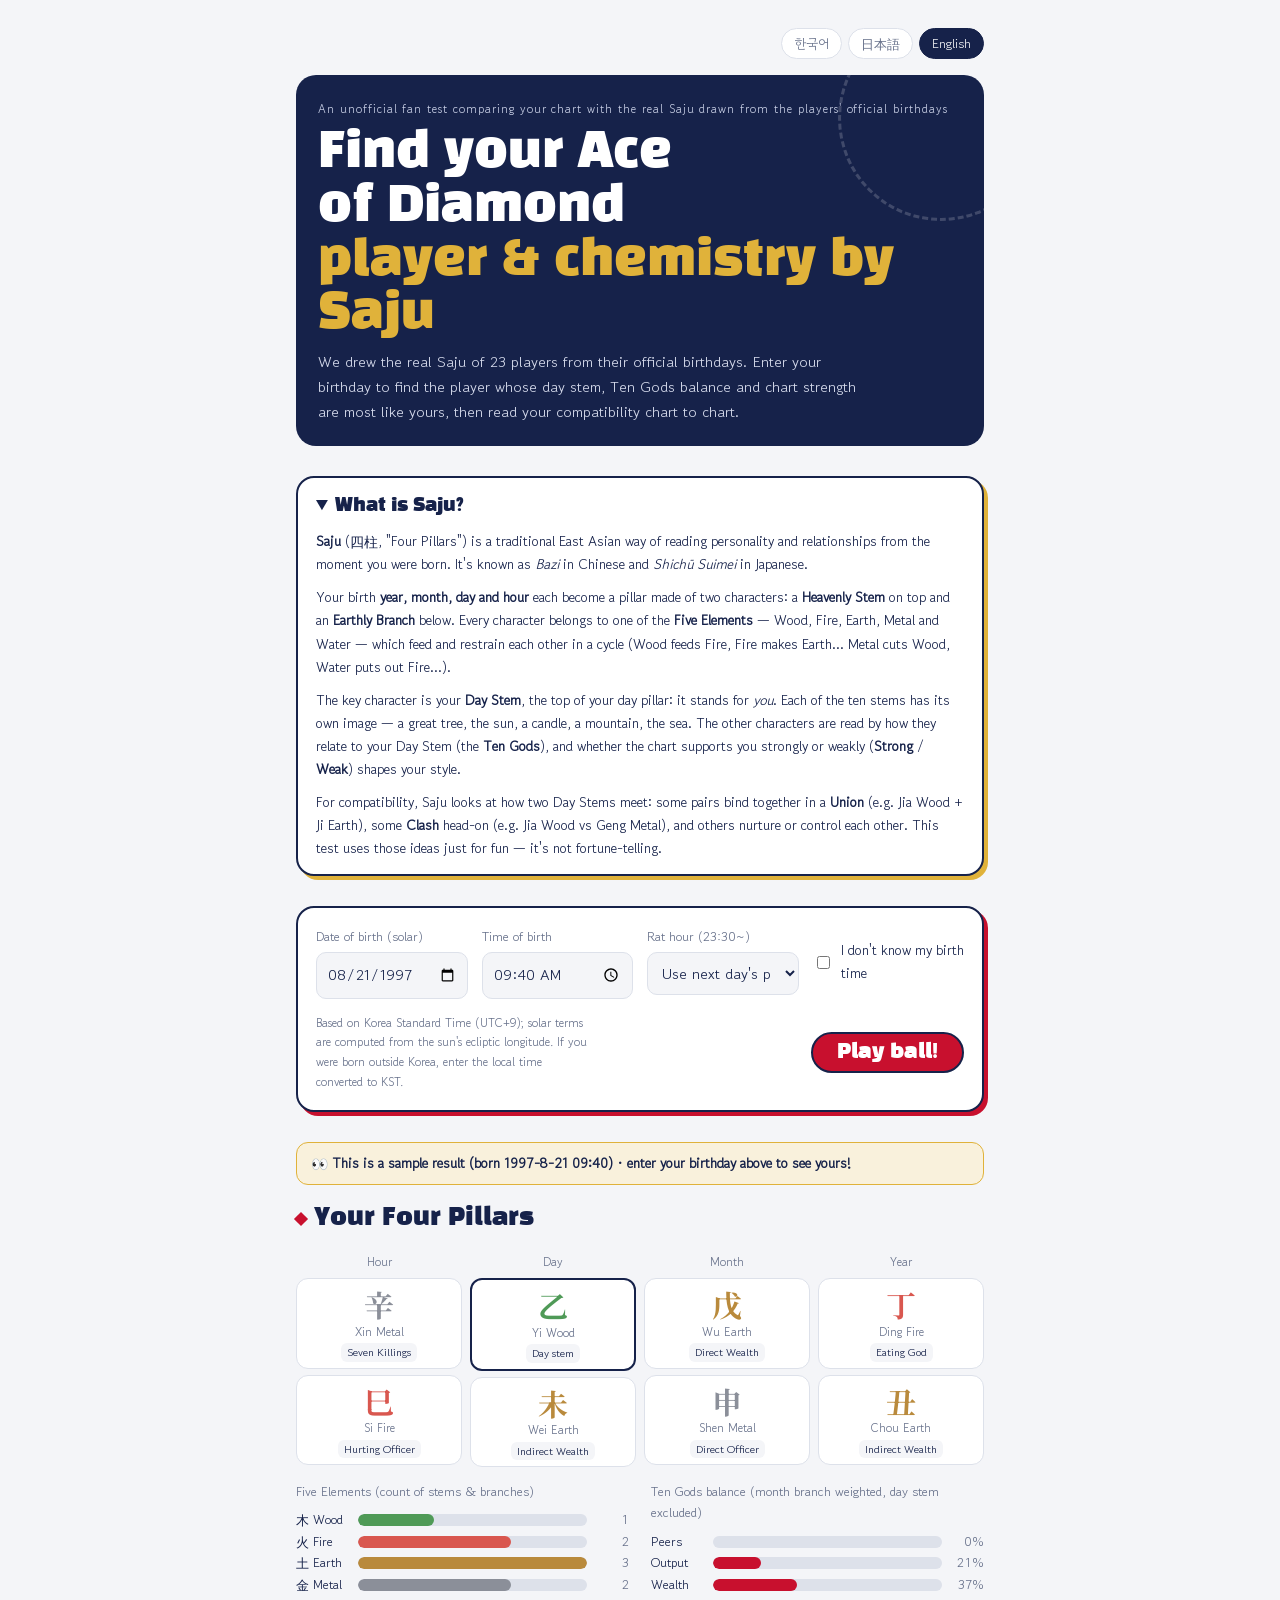
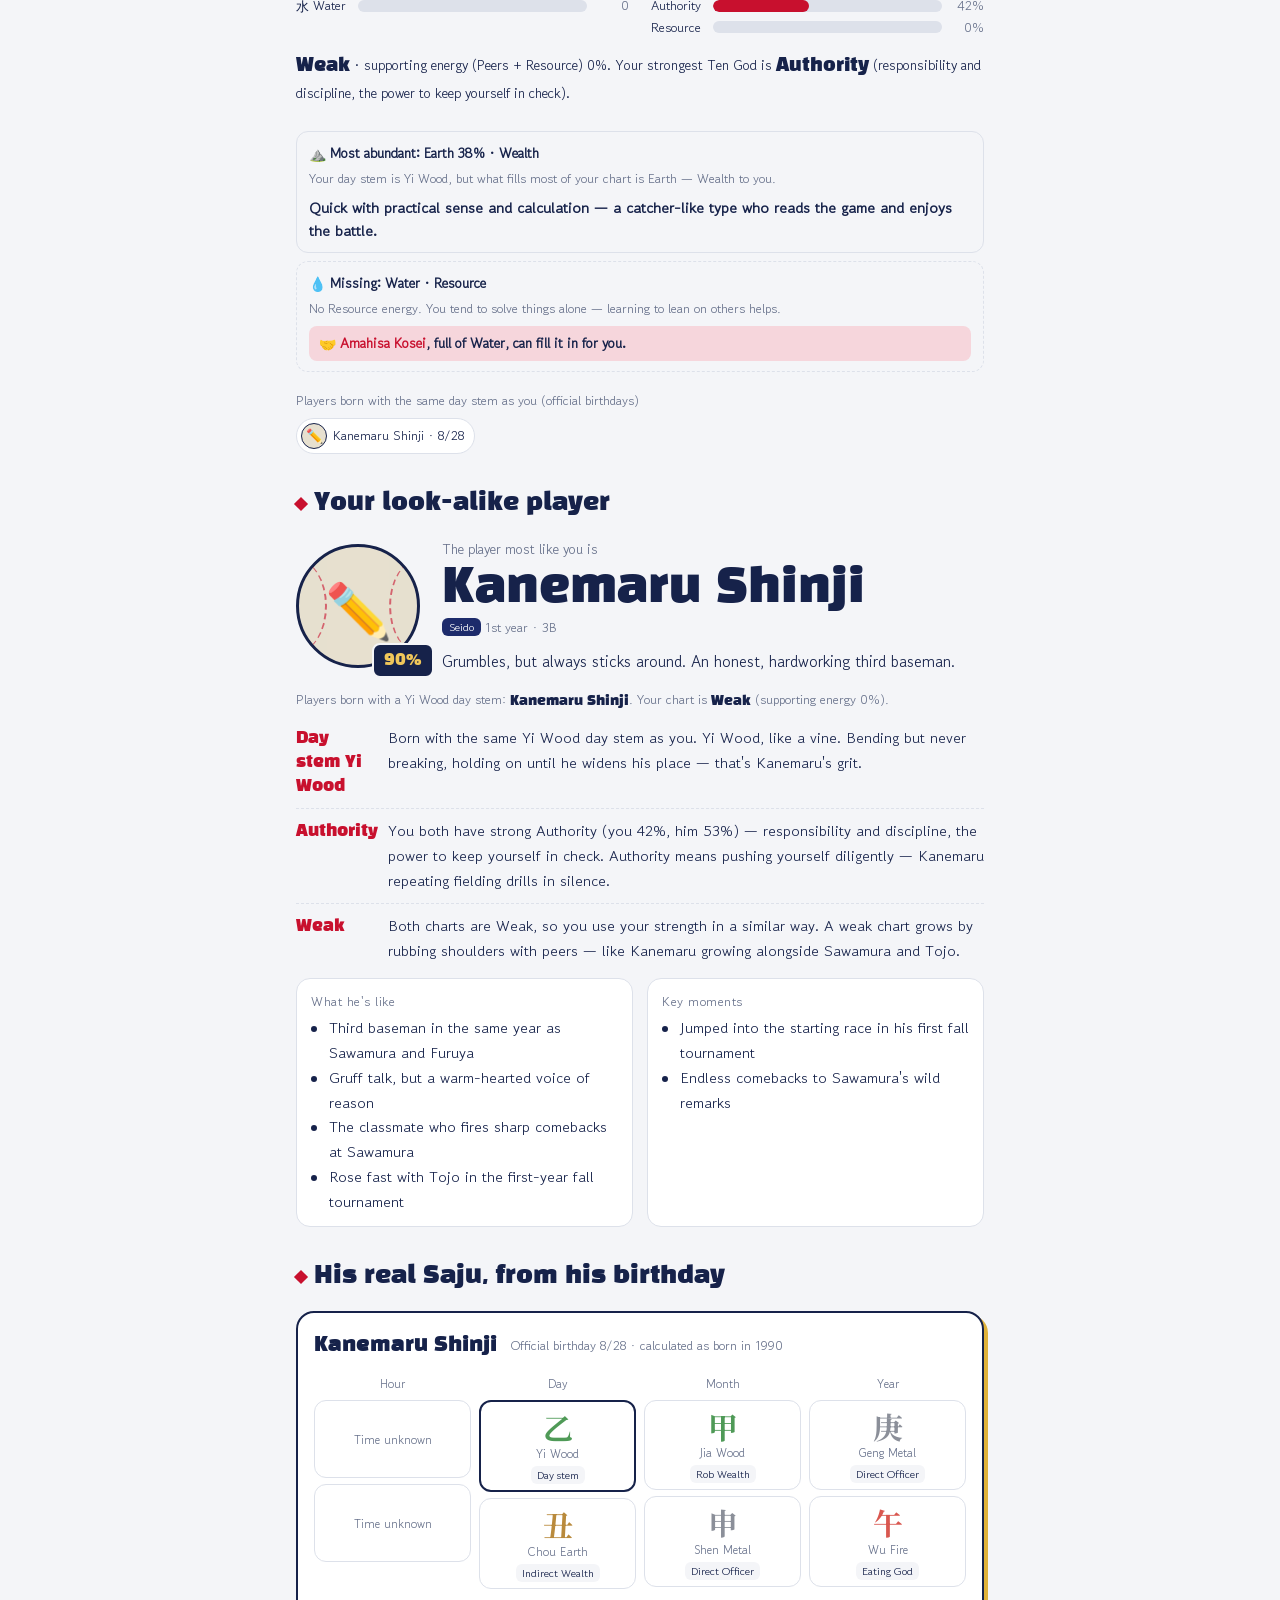
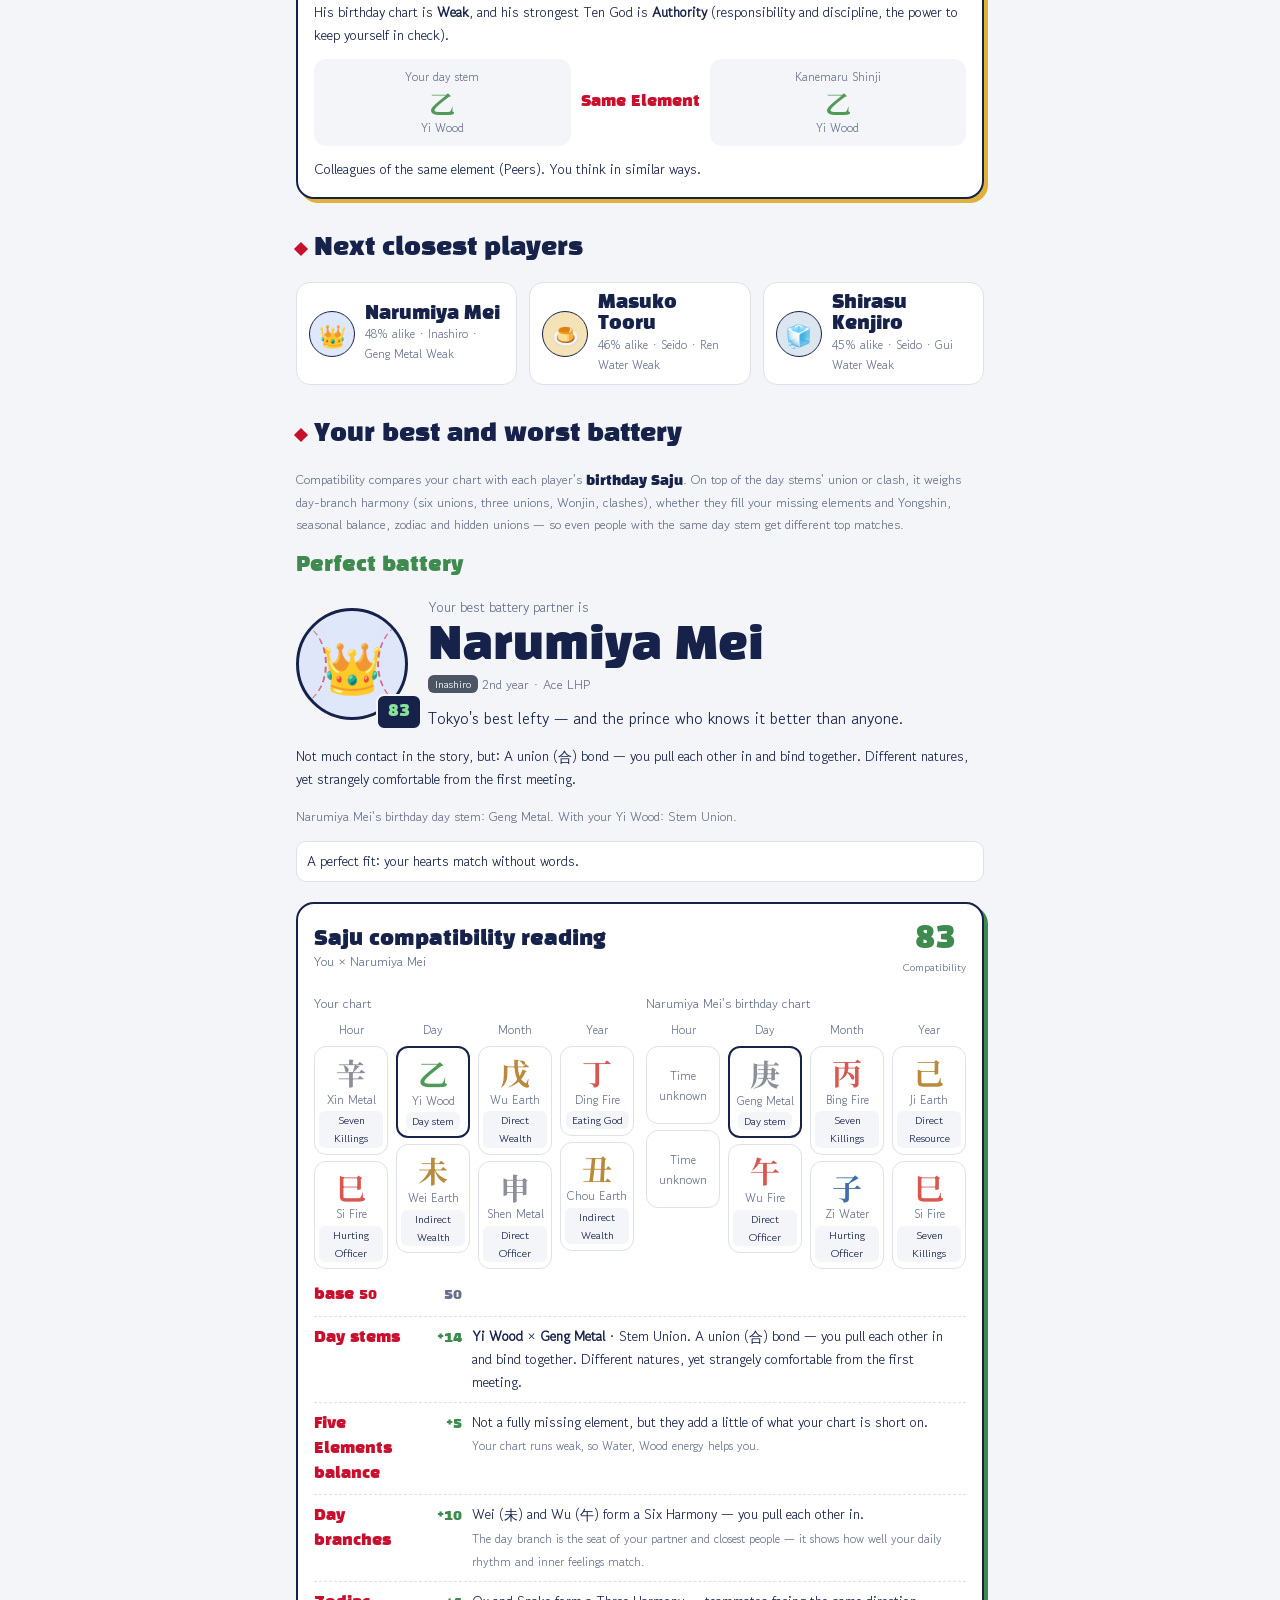
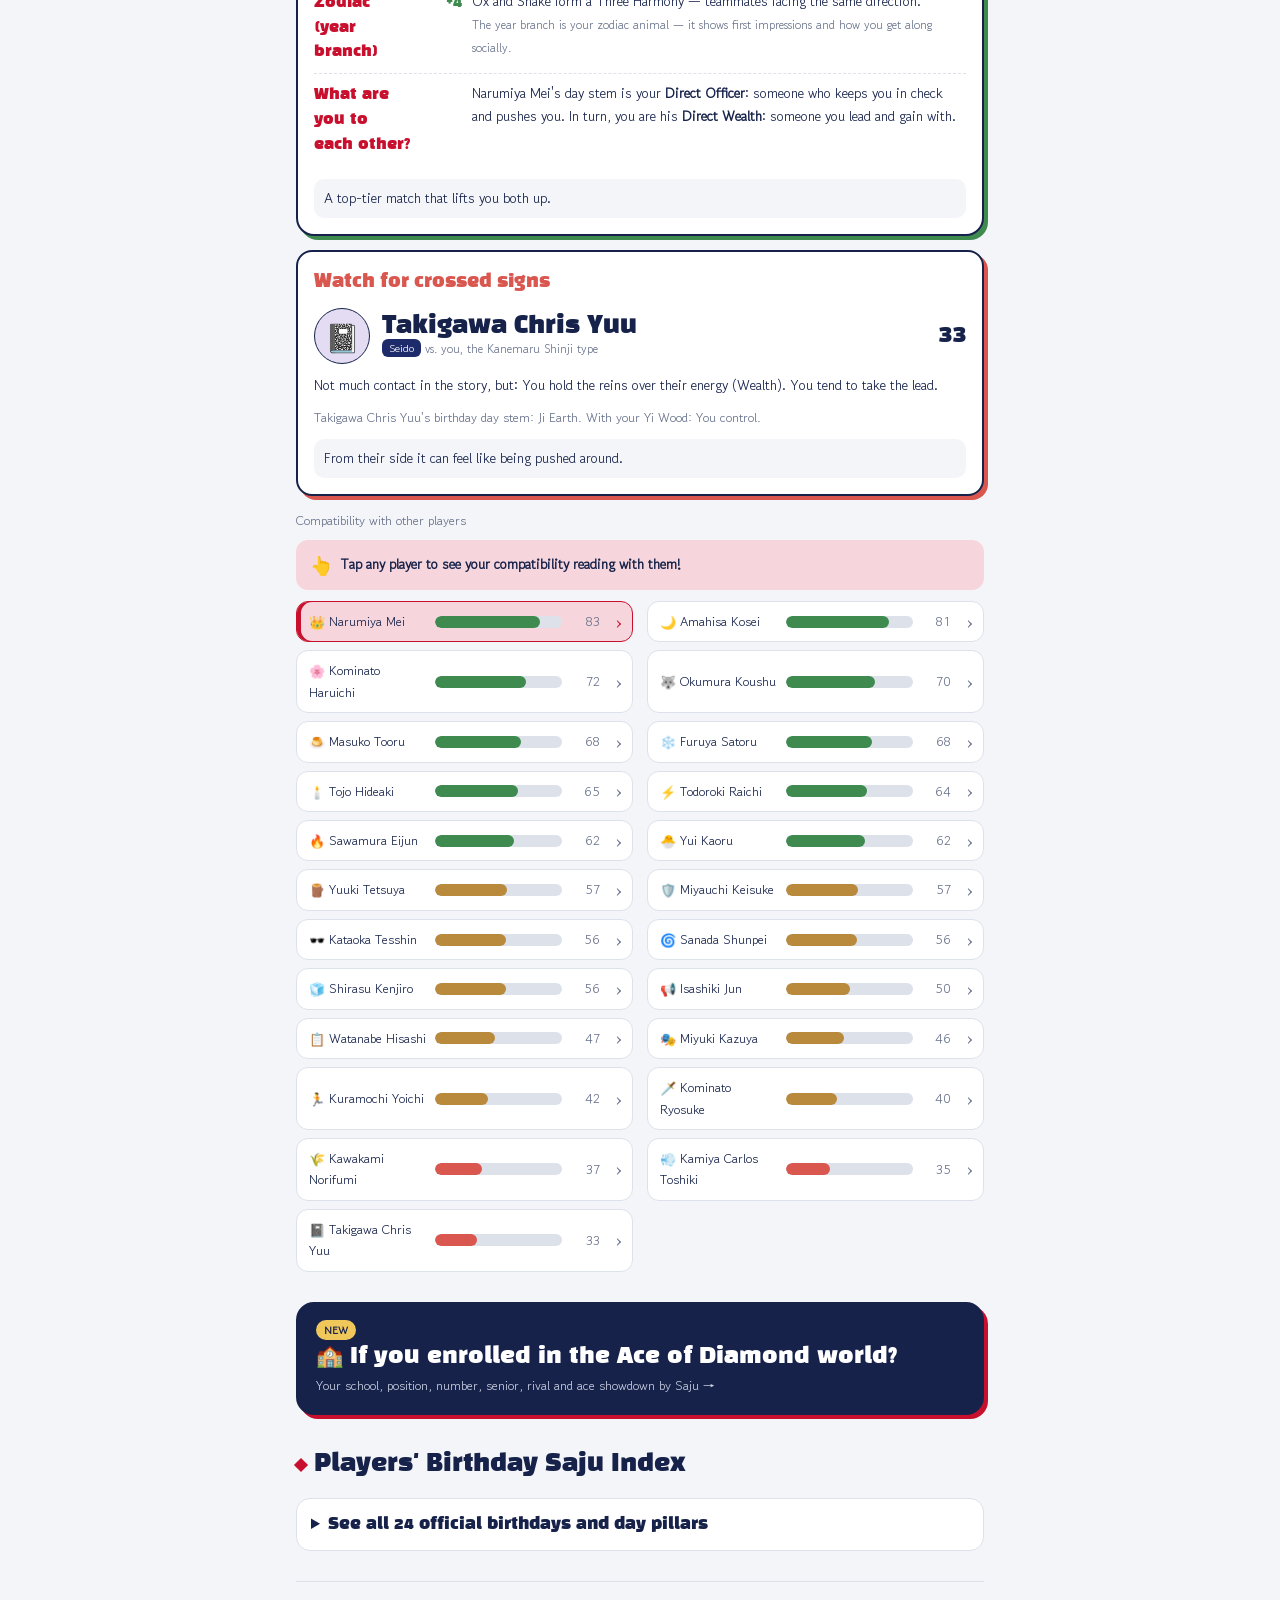
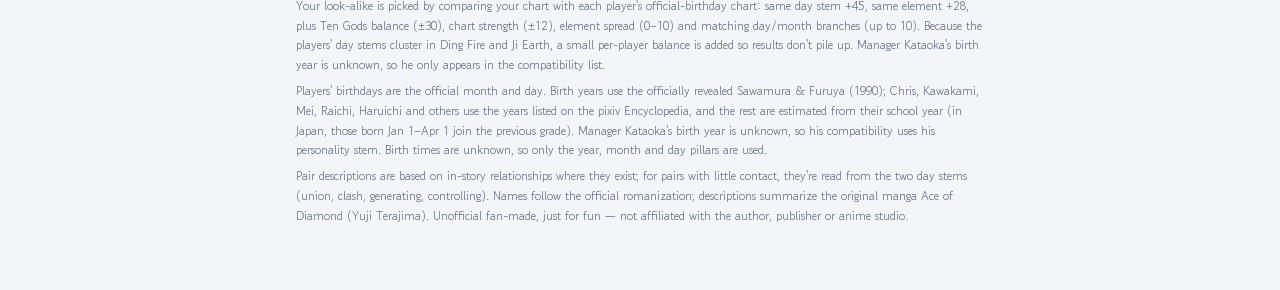
==== commit e4457c16: "스카우트 관심도를 십성 비중과 일치시키고, 기존 페이지에 입학 시뮬레이션 바로가기 버튼 추가 Co-Authored-By: Claude Opus 5.5 <noreply@anthrop" ====
--- a/index.html
+++ b/index.html
@@ -134,6 +134,8 @@
 
 
 
+  <a class="scout-cta" id="scoutCta" href="/scout"><span class="scout-cta-k" id="u-scoutK"></span><b id="u-scoutT"></b><span class="scout-cta-s" id="u-scoutS"></span></a>
+
   <section class="section">
     <h2 id="u-hDex"></h2>
     <details class="dex">
--- a/css/style.css
+++ b/css/style.css
@@ -343,3 +343,11 @@
 .friend-others { display: flex; flex-wrap: wrap; align-items: center; gap: 6px; }
 .friend-others > span:first-child { width: 100%; font-size: 12px; color: var(--ink-soft); }
 .friend-top .chip.first { border-color: var(--field); background: color-mix(in srgb, var(--field) 12%, var(--paper)); font-weight: 600; }
+
+/* 입학 시뮬레이션 바로가기 */
+.scout-cta { display: flex; flex-direction: column; gap: 4px; text-decoration: none; color: #fff; background: #16224a; border: 2px solid #16224a; border-radius: 18px; padding: 16px 18px; box-shadow: 4px 4px 0 #c8102e; }
+.scout-cta b { font-family: var(--font-head); font-size: 22px; line-height: 1.25; font-weight: normal; }
+.scout-cta-k { align-self: flex-start; font-size: 11px; font-weight: 700; background: #f0c75a; color: #16224a; border-radius: 999px; padding: 1px 8px; }
+.scout-cta-s { font-size: 13px; color: #c9d0e3; }
+.scout-cta:hover b { text-decoration: underline; }
+@media (prefers-color-scheme: dark) { .scout-cta { border-color: #f0c75a; } }
